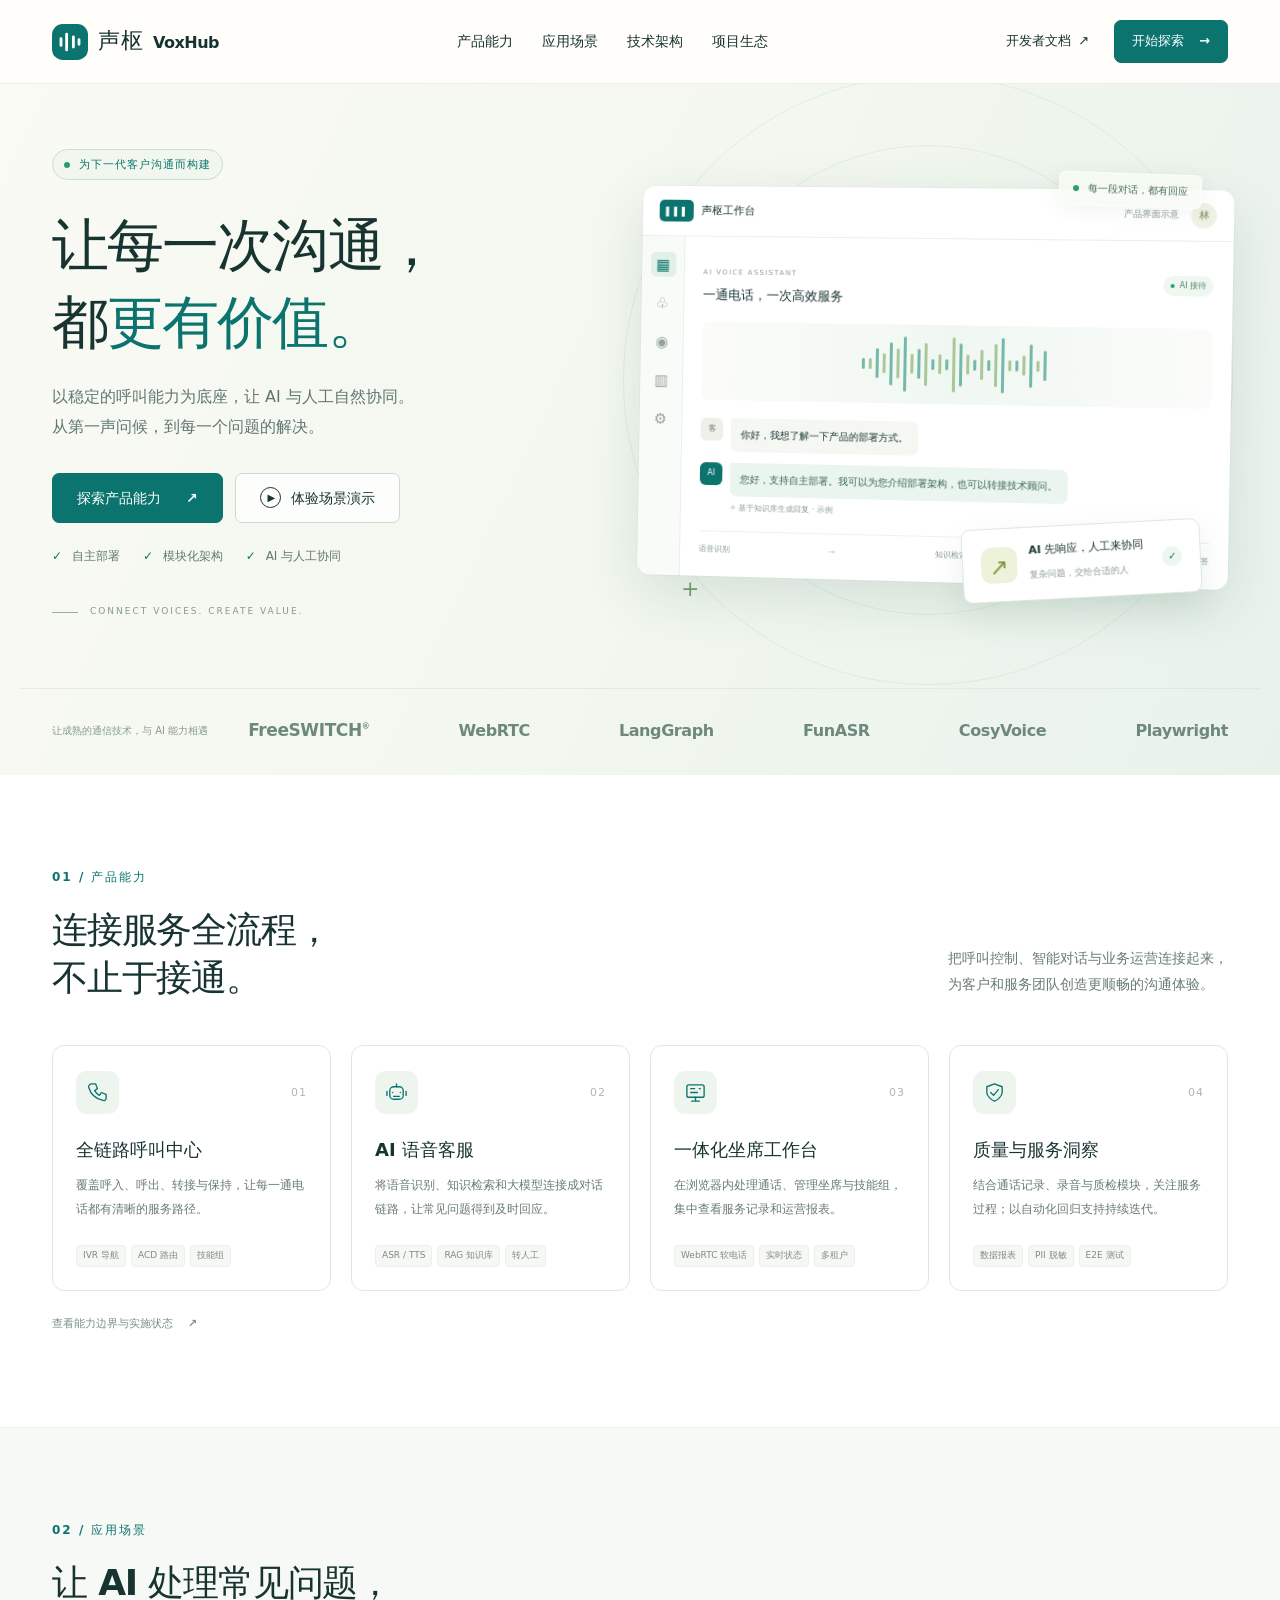
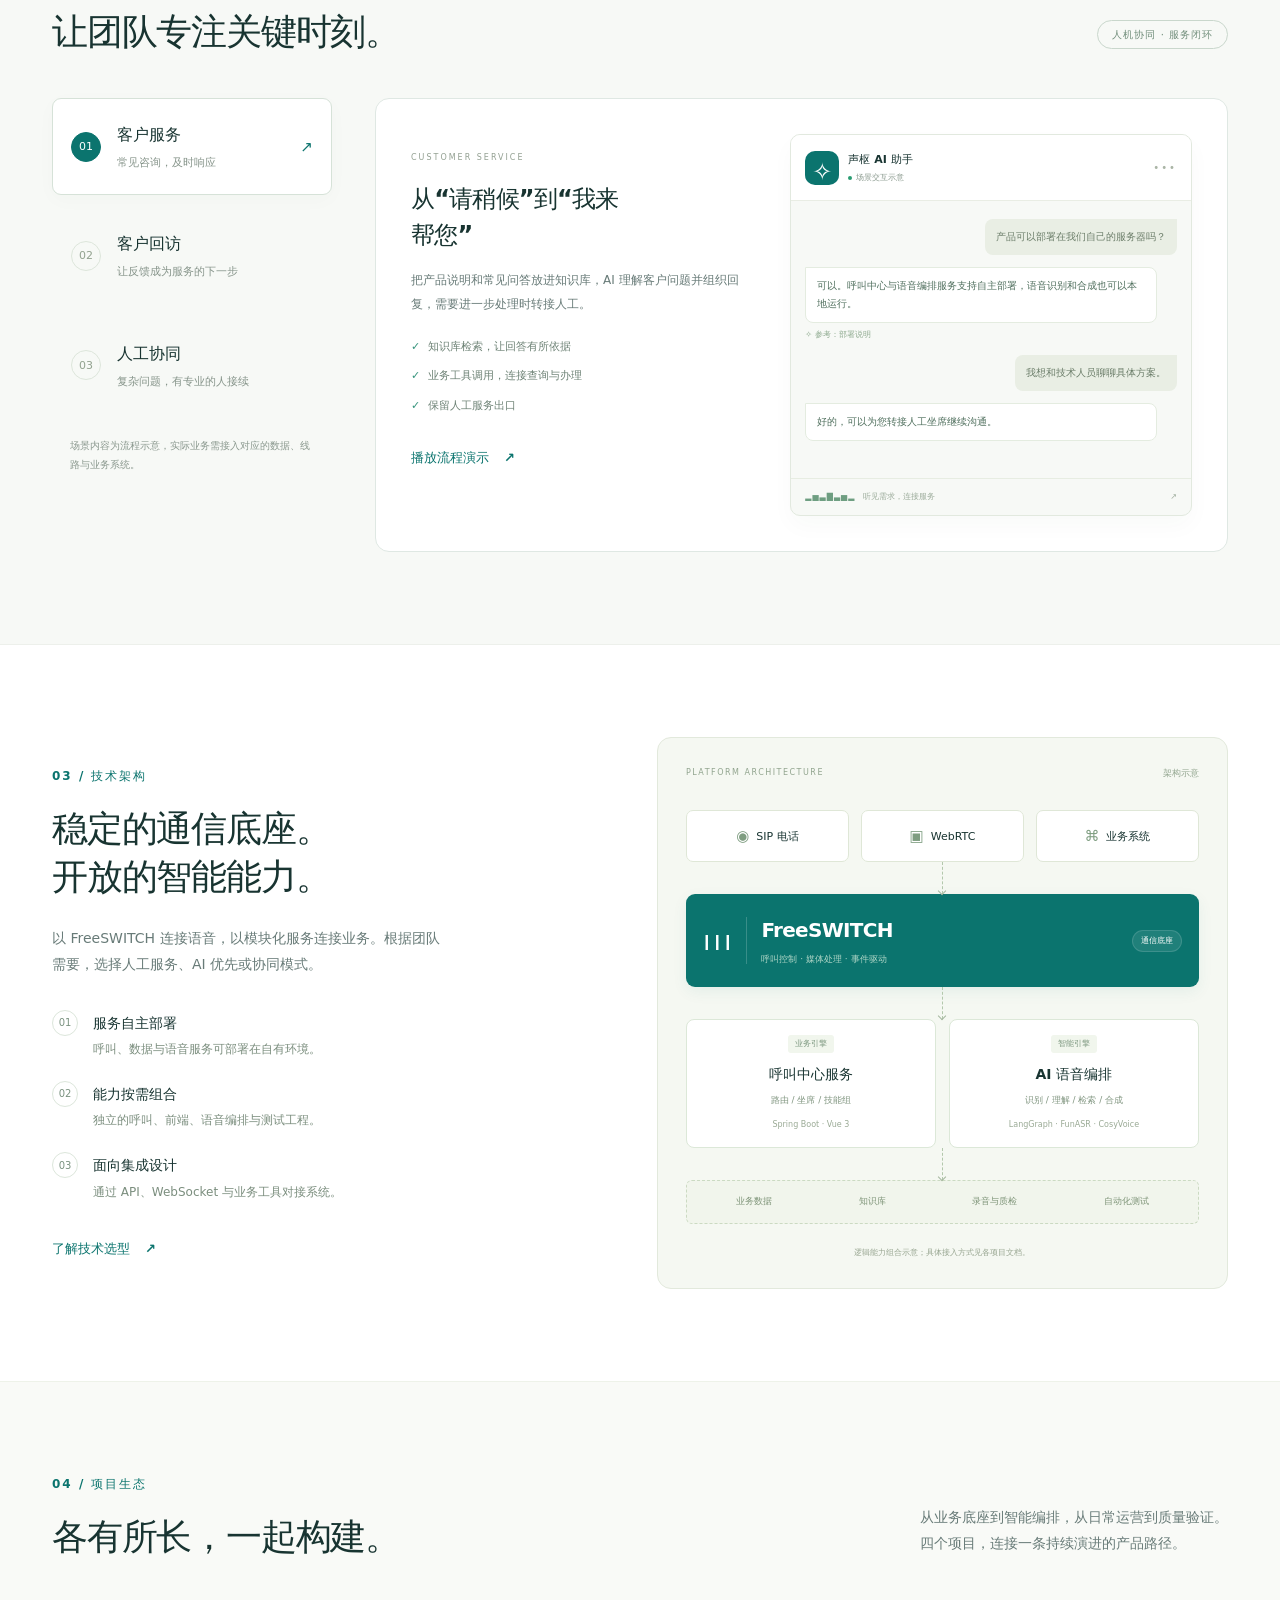
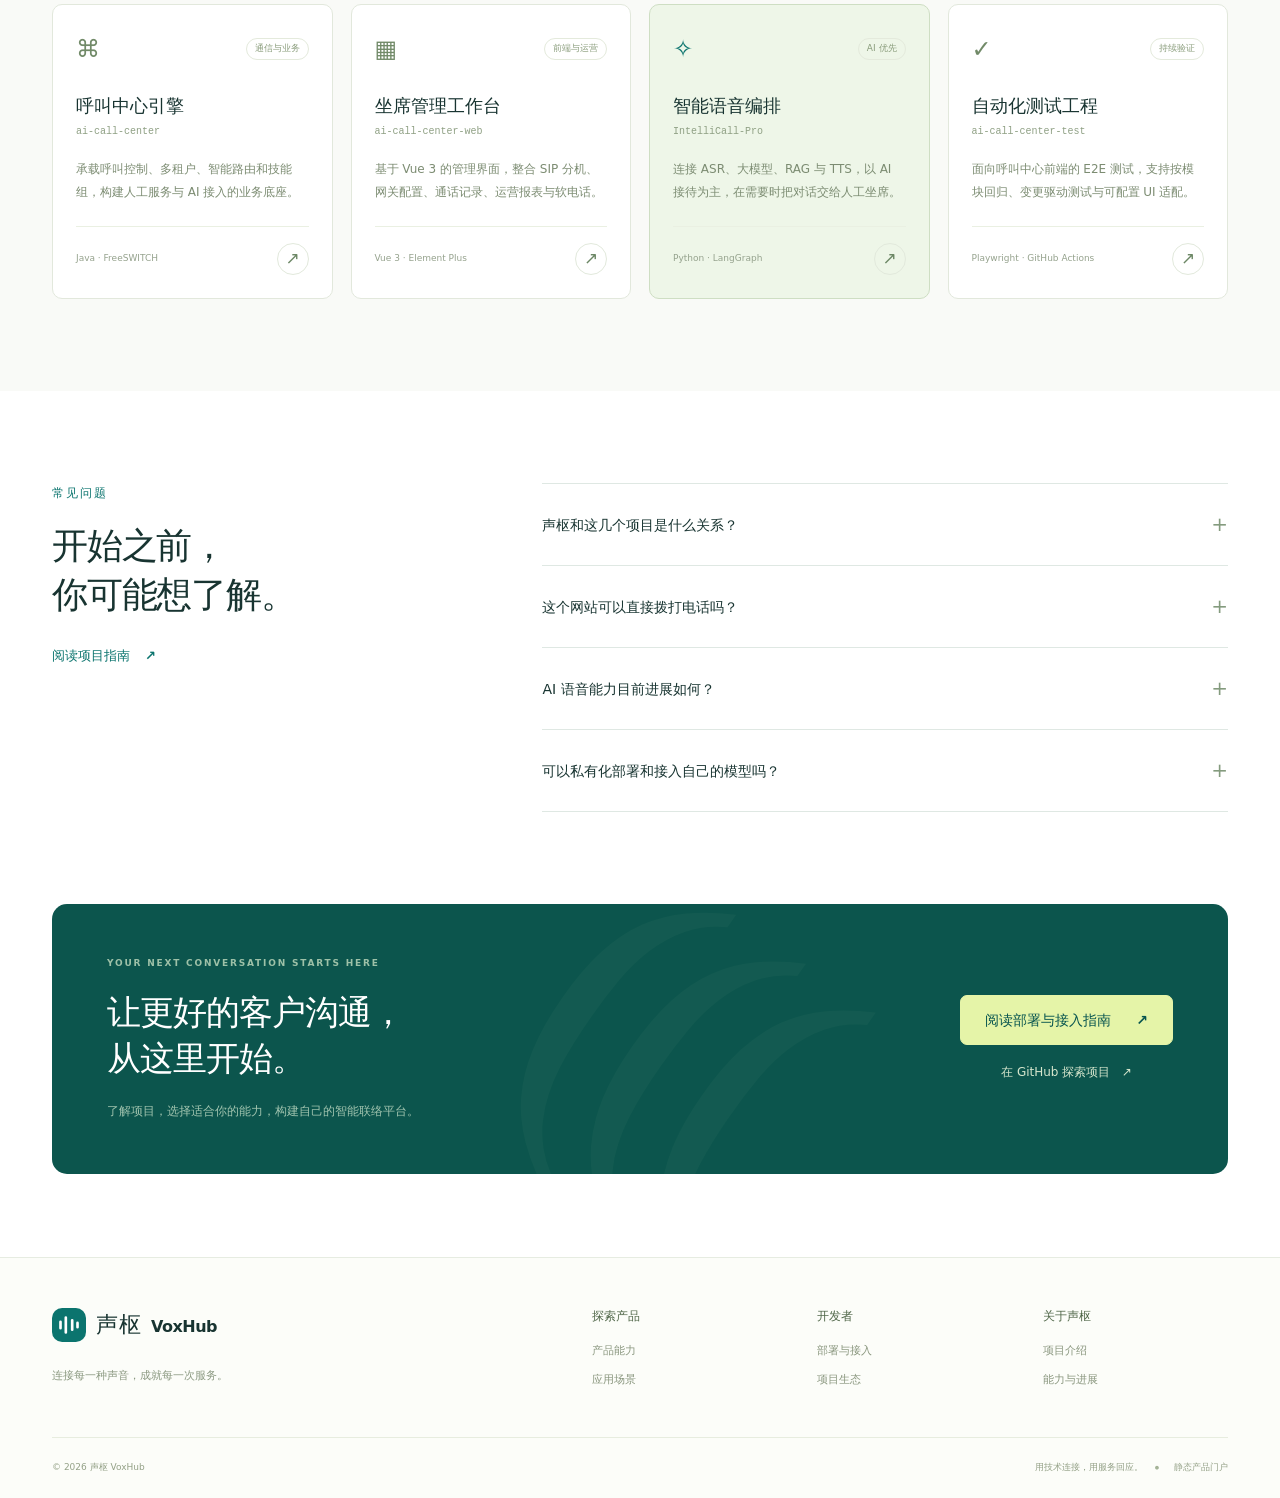
==== index.html @ ff10a58d "feat: launch Chinese VoxHub portal" ====
<!doctype html>
<html lang="zh-CN">
<head>
  <meta charset="UTF-8">
  <meta name="viewport" content="width=device-width, initial-scale=1">
  <meta name="theme-color" content="#0b746e">
  <meta name="description" content="声枢 VoxHub 智能客户联络平台，汇聚 FreeSWITCH 呼叫中心、AI 语音客服、坐席工作台与自动化测试，让每一次沟通更有价值。">
  <meta property="og:title" content="声枢 VoxHub · 让每一次沟通，都更有价值">
  <meta property="og:description" content="从呼叫接入到 AI 理解，从人工协同到服务洞察，构建属于你的智能客户联络平台。">
  <meta property="og:type" content="website">
  <title>声枢 VoxHub · 智能客户联络平台</title>
  <link rel="icon" href="./assets/favicon.svg" type="image/svg+xml">
  <link rel="stylesheet" href="./assets/style.css">
  <script src="./assets/main.js" defer></script>
</head>
<body>
<a class="skip-link" href="#main">跳转到主要内容</a>
<header class="header">
  <div class="container header-inner">
    <a href="./index.html" class="brand" aria-label="声枢 VoxHub 首页"><img src="./assets/favicon.svg" width="36" height="36" alt=""><span>声枢<span class="brand-en">VoxHub</span></span></a>
    <button class="menu-toggle" aria-label="打开导航菜单" aria-controls="navigation" aria-expanded="false"><span></span><span></span><span></span></button>
    <nav id="navigation" class="navigation" aria-label="主导航">
      <a href="#capabilities">产品能力</a><a href="#scenarios">应用场景</a><a href="#architecture">技术架构</a><a href="#ecosystem">项目生态</a>
    </nav>
    <div class="header-actions"><a class="docs-link" href="./guide.html">开发者文档 <span aria-hidden="true">↗</span></a><a class="button button-small" href="#start">开始探索 <span aria-hidden="true">→</span></a></div>
  </div>
</header>
<main id="main">
  <section class="hero" aria-labelledby="hero-title">
    <div class="hero-grid" aria-hidden="true"></div>
    <div class="container hero-inner">
      <div class="hero-copy">
        <div class="eyebrow pill"><span class="status-dot"></span> 为下一代客户沟通而构建</div>
        <h1 id="hero-title">让每一次沟通，<br>都<span class="accent">更有价值。</span></h1>
        <p class="hero-description">以稳定的呼叫能力为底座，让 AI 与人工自然协同。<br class="desktop-only">从第一声问候，到每一个问题的解决。</p>
        <div class="hero-buttons"><a href="#capabilities" class="button">探索产品能力 <span aria-hidden="true">↗</span></a><button class="button button-white" data-demo-open><span class="play-icon" aria-hidden="true">▶</span> 体验场景演示</button></div>
        <div class="hero-notes"><span><i>✓</i> 自主部署</span><span><i>✓</i> 模块化架构</span><span><i>✓</i> AI 与人工协同</span></div>
        <div class="hero-caption"><span class="tiny-line"></span> CONNECT VOICES. CREATE VALUE.</div>
      </div>
      <div class="hero-art" aria-label="AI 语音服务与坐席协作的产品界面示意">
        <div class="orbit orbit-one"></div><div class="orbit orbit-two"></div>
        <div class="floating-label"><span class="status-dot"></span> 每一段对话，都有回应</div>
        <div class="console-preview">
          <div class="console-top"><div class="console-title"><span class="mini-logo">ııı</span> 声枢工作台</div><span class="preview-tag">产品界面示意</span><span class="avatar">林</span></div>
          <div class="console-body">
            <div class="console-sidebar" aria-hidden="true"><span class="sidebar-active">▦</span><span>♧</span><span>◉</span><span>▥</span><span>⚙</span></div>
            <div class="console-main">
              <div class="console-heading"><div><span class="overline">AI VOICE ASSISTANT</span><h2>一通电话，一次高效服务</h2></div><span class="live-pill"><span class="status-dot"></span> AI 接待</span></div>
              <div class="waveform" aria-hidden="true"><span></span><span></span><span></span><span></span><span></span><span></span><span></span><span></span><span></span><span></span><span></span><span></span><span></span><span></span><span></span><span></span><span></span><span></span><span></span><span></span><span></span><span></span><span></span><span></span><span></span><span></span><span></span></div>
              <div class="chat-message customer"><span class="chat-avatar">客</span><p>你好，我想了解一下产品的部署方式。</p></div>
              <div class="chat-message assistant"><span class="chat-avatar">AI</span><div><p>您好，支持自主部署。我可以为您介绍部署架构，也可以转接技术顾问。</p><span class="source-label">✧ 基于知识库生成回复 · 示例</span></div></div>
              <div class="process-strip"><span>语音识别</span><i>→</i><span>知识检索</span><i>→</i><span>自然应答</span></div>
            </div>
          </div>
        </div>
        <div class="handoff-card"><span class="handoff-icon">↗</span><div><strong>AI 先响应，人工来协同</strong><span>复杂问题，交给合适的人</span></div><span class="check-circle">✓</span></div>
        <span class="art-cross cross-one" aria-hidden="true">+</span><span class="art-cross cross-two" aria-hidden="true">+</span>
      </div>
    </div>
    <div class="container hero-footer"><span>让成熟的通信技术，与 AI 能力相遇</span><div class="tech-names"><strong>FreeSWITCH<span>®</span></strong><strong>WebRTC</strong><strong>LangGraph</strong><strong>FunASR</strong><strong>CosyVoice</strong><strong>Playwright</strong></div></div>
  </section>

  <section class="section capabilities" id="capabilities" aria-labelledby="cap-title">
    <div class="container">
      <div class="section-heading"><div><p class="eyebrow">01 / 产品能力</p><h2 id="cap-title">连接服务全流程，<br>不止于接通。</h2></div><p class="section-intro">把呼叫控制、智能对话与业务运营连接起来，<br class="desktop-only">为客户和服务团队创造更顺畅的沟通体验。</p></div>
      <div class="capability-grid">
        <article class="cap-card"><div class="card-top"><span class="feature-icon"><svg viewBox="0 0 24 24"><path d="M6 3h4l2 5-3 2a14 14 0 0 0 5 5l2-3 5 2v4c0 2-2 3-4 2C9 18 5 14 3 7c-1-2 1-4 3-4Z"/></svg></span><span class="card-number">01</span></div><h3>全链路呼叫中心</h3><p>覆盖呼入、呼出、转接与保持，让每一通电话都有清晰的服务路径。</p><div class="tags"><span>IVR 导航</span><span>ACD 路由</span><span>技能组</span></div></article>
        <article class="cap-card"><div class="card-top"><span class="feature-icon"><svg viewBox="0 0 24 24"><rect x="5" y="6" width="14" height="13" rx="4"/><path d="M12 3v3M2 11v4m20-4v4M8 12h.01M16 12h.01M9 16h6"/></svg></span><span class="card-number">02</span></div><h3>AI 语音客服</h3><p>将语音识别、知识检索和大模型连接成对话链路，让常见问题得到及时回应。</p><div class="tags"><span>ASR / TTS</span><span>RAG 知识库</span><span>转人工</span></div></article>
        <article class="cap-card"><div class="card-top"><span class="feature-icon"><svg viewBox="0 0 24 24"><rect x="3" y="4" width="18" height="13" rx="2"/><path d="M8 21h8m-4-4v4M7 8h4m-4 4h7m2-4h1"/></svg></span><span class="card-number">03</span></div><h3>一体化坐席工作台</h3><p>在浏览器内处理通话、管理坐席与技能组，集中查看服务记录和运营报表。</p><div class="tags"><span>WebRTC 软电话</span><span>实时状态</span><span>多租户</span></div></article>
        <article class="cap-card"><div class="card-top"><span class="feature-icon"><svg viewBox="0 0 24 24"><path d="m12 3 8 3v6c0 4-5 8-8 9-3-1-8-5-8-9V6Z"/><path d="m8 12 3 3 5-6"/></svg></span><span class="card-number">04</span></div><h3>质量与服务洞察</h3><p>结合通话记录、录音与质检模块，关注服务过程；以自动化回归支持持续迭代。</p><div class="tags"><span>数据报表</span><span>PII 脱敏</span><span>E2E 测试</span></div></article>
      </div>
      <a class="text-link capability-more" href="./guide.html#capability-status">查看能力边界与实施状态 <span aria-hidden="true">↗</span></a>
    </div>
  </section>

  <section class="section scenarios" id="scenarios" aria-labelledby="scenario-heading">
    <div class="container">
      <div class="section-heading"><div><p class="eyebrow">02 / 应用场景</p><h2 id="scenario-heading">让 AI 处理常见问题，<br>让团队专注关键时刻。</h2></div><span class="outline-label">人机协同 · 服务闭环</span></div>
      <div class="scenario-layout">
        <div class="scenario-tabs" role="tablist" aria-label="应用场景" aria-orientation="vertical">
          <button id="tab-service" class="scenario-tab active" role="tab" aria-selected="true" aria-controls="scenario-panel" data-scenario="service"><span class="scenario-tab-icon">01</span><span><strong>客户服务</strong><small>常见咨询，及时响应</small></span><span class="tab-arrow" aria-hidden="true">↗</span></button>
          <button id="tab-followup" class="scenario-tab" role="tab" aria-selected="false" aria-controls="scenario-panel" tabindex="-1" data-scenario="followup"><span class="scenario-tab-icon">02</span><span><strong>客户回访</strong><small>让反馈成为服务的下一步</small></span><span class="tab-arrow" aria-hidden="true">↗</span></button>
          <button id="tab-collaboration" class="scenario-tab" role="tab" aria-selected="false" aria-controls="scenario-panel" tabindex="-1" data-scenario="collaboration"><span class="scenario-tab-icon">03</span><span><strong>人工协同</strong><small>复杂问题，有专业的人接续</small></span><span class="tab-arrow" aria-hidden="true">↗</span></button>
          <p class="scenario-note">场景内容为流程示意，实际业务需接入对应的数据、线路与业务系统。</p>
        </div>
        <div class="scenario-panel" id="scenario-panel" role="tabpanel" aria-labelledby="tab-service" tabindex="0">
          <div class="scenario-detail"><span class="small-eyebrow" id="scenario-kicker">CUSTOMER SERVICE</span><h3 id="scenario-title">从“请稍候”到“我来帮您”</h3><p id="scenario-description">把产品说明和常见问答放进知识库，AI 理解客户问题并组织回复，需要进一步处理时转接人工。</p><ul class="check-list" id="scenario-features"><li>知识库检索，让回答有所依据</li><li>业务工具调用，连接查询与办理</li><li>保留人工服务出口</li></ul><button class="text-link" data-demo-open>播放流程演示 <span aria-hidden="true">↗</span></button></div>
          <div class="conversation"><div class="conversation-header"><span class="bot-symbol">✧</span><div><strong>声枢 AI 助手</strong><small><span class="status-dot"></span> 场景交互示意</small></div><span class="conversation-dots" aria-hidden="true">•••</span></div><div class="conversation-messages" id="scenario-messages"><p class="bubble-user">产品可以部署在我们自己的服务器吗？</p><p class="bubble-ai">可以。呼叫中心与语音编排服务支持自主部署，语音识别和合成也可以本地运行。</p><span class="conversation-source">✧ 参考：部署说明</span><p class="bubble-user">我想和技术人员聊聊具体方案。</p><p class="bubble-ai">好的，可以为您转接人工坐席继续沟通。</p></div><div class="conversation-footer"><span class="tiny-bars" aria-hidden="true">▂▅▃▇▃▅▂</span><span>听见需求，连接服务</span><span aria-hidden="true">↗</span></div></div>
        </div>
      </div>
    </div>
  </section>

  <section class="section architecture" id="architecture" aria-labelledby="architecture-title">
    <div class="container architecture-layout">
      <div class="architecture-copy"><p class="eyebrow">03 / 技术架构</p><h2 id="architecture-title">稳定的通信底座。<br>开放的智能能力。</h2><p>以 FreeSWITCH 连接语音，以模块化服务连接业务。根据团队需要，选择人工服务、AI 优先或协同模式。</p><ul class="architecture-points"><li><span>01</span><div><strong>服务自主部署</strong><p>呼叫、数据与语音服务可部署在自有环境。</p></div></li><li><span>02</span><div><strong>能力按需组合</strong><p>独立的呼叫、前端、语音编排与测试工程。</p></div></li><li><span>03</span><div><strong>面向集成设计</strong><p>通过 API、WebSocket 与业务工具对接系统。</p></div></li></ul><a class="text-link" href="./guide.html#architecture-guide">了解技术选型 <span aria-hidden="true">↗</span></a></div>
      <div class="architecture-diagram" aria-label="架构示意：电话和浏览器接入 FreeSWITCH，通过呼叫业务与 AI 编排连接数据和运营服务">
        <div class="diagram-top"><span>PLATFORM ARCHITECTURE</span><span>架构示意</span></div>
        <div class="diagram-inputs"><div><span>◉</span> SIP 电话</div><div><span>▣</span> WebRTC</div><div><span>⌘</span> 业务系统</div></div>
        <div class="connector" aria-hidden="true"></div>
        <div class="diagram-core"><span class="core-symbol">ııı</span><div><strong>FreeSWITCH</strong><span>呼叫控制 · 媒体处理 · 事件驱动</span></div><span class="core-label">通信底座</span></div>
        <div class="connector fork" aria-hidden="true"></div>
        <div class="diagram-services"><div><span class="diagram-badge">业务引擎</span><strong>呼叫中心服务</strong><span>路由 / 坐席 / 技能组</span><small>Spring Boot · Vue 3</small></div><div><span class="diagram-badge">智能引擎</span><strong>AI 语音编排</strong><span>识别 / 理解 / 检索 / 合成</span><small>LangGraph · FunASR · CosyVoice</small></div></div>
        <div class="connector" aria-hidden="true"></div>
        <div class="diagram-foundation"><span>业务数据</span><span>知识库</span><span>录音与质检</span><span>自动化测试</span></div>
        <p>逻辑能力组合示意；具体接入方式见各项目文档。</p>
      </div>
    </div>
  </section>

  <section class="section ecosystem" id="ecosystem" aria-labelledby="ecosystem-title">
    <div class="container"><div class="section-heading"><div><p class="eyebrow">04 / 项目生态</p><h2 id="ecosystem-title">各有所长，一起构建。</h2></div><p class="section-intro">从业务底座到智能编排，从日常运营到质量验证。<br class="desktop-only">四个项目，连接一条持续演进的产品路径。</p></div>
      <div class="project-grid">
        <article class="project-card"><div class="project-heading"><span class="project-symbol">⌘</span><span class="project-type">通信与业务</span></div><h3>呼叫中心引擎</h3><code>ai-call-center</code><p>承载呼叫控制、多租户、智能路由和技能组，构建人工服务与 AI 接入的业务底座。</p><div class="project-bottom"><span>Java · FreeSWITCH</span><a href="https://github.com/dongjb741280/ai-call-center" target="_blank" rel="noopener noreferrer" aria-label="在 GitHub 查看 ai-call-center">↗</a></div></article>
        <article class="project-card"><div class="project-heading"><span class="project-symbol">▦</span><span class="project-type">前端与运营</span></div><h3>坐席管理工作台</h3><code>ai-call-center-web</code><p>基于 Vue 3 的管理界面，整合 SIP 分机、网关配置、通话记录、运营报表与软电话。</p><div class="project-bottom"><span>Vue 3 · Element Plus</span><a href="https://github.com/dongjb741280/ai-call-center-web" target="_blank" rel="noopener noreferrer" aria-label="在 GitHub 查看 ai-call-center-web">↗</a></div></article>
        <article class="project-card project-highlight"><div class="project-heading"><span class="project-symbol">✧</span><span class="project-type">AI 优先</span></div><h3>智能语音编排</h3><code>IntelliCall-Pro</code><p>连接 ASR、大模型、RAG 与 TTS，以 AI 接待为主，在需要时把对话交给人工坐席。</p><div class="project-bottom"><span>Python · LangGraph</span><a href="https://github.com/dongjb741280/IntelliCall-Pro" target="_blank" rel="noopener noreferrer" aria-label="在 GitHub 查看 IntelliCall-Pro">↗</a></div></article>
        <article class="project-card"><div class="project-heading"><span class="project-symbol">✓</span><span class="project-type">持续验证</span></div><h3>自动化测试工程</h3><code>ai-call-center-test</code><p>面向呼叫中心前端的 E2E 测试，支持按模块回归、变更驱动测试与可配置 UI 适配。</p><div class="project-bottom"><span>Playwright · GitHub Actions</span><a href="./guide.html#testing" aria-label="了解 ai-call-center-test 测试工程">↗</a></div></article>
      </div>
    </div>
  </section>

  <section class="section faq-section" aria-labelledby="faq-title"><div class="container faq-layout"><div><p class="eyebrow">常见问题</p><h2 id="faq-title">开始之前，<br>你可能想了解。</h2><a class="text-link" href="./guide.html">阅读项目指南 <span aria-hidden="true">↗</span></a></div><div class="faq-list">
    <details><summary>声枢和这几个项目是什么关系？<span aria-hidden="true">+</span></summary><p>声枢 VoxHub 是这些关联项目的统一介绍门户，帮助你理解各自的能力和组合方式。各项目保持独立，完整业务部署需要按文档配置和集成。</p></details>
    <details><summary>这个网站可以直接拨打电话吗？<span aria-hidden="true">+</span></summary><p>当前网站是静态产品门户，场景演示在浏览器内本地运行。实际通话需要部署呼叫中心、配置 FreeSWITCH 和线路，并连接坐席或 AI 服务。</p></details>
    <details><summary>AI 语音能力目前进展如何？<span aria-hidden="true">+</span></summary><p>IntelliCall-Pro 已实测跑通半双工语音闭环，并提供 RAG、业务工具、脱敏与质检等模块。当前 ASR/TTS 采用整句处理；合规与高可用配置仍需在目标环境进行实机验证。详见能力状态说明。</p></details>
    <details><summary>可以私有化部署和接入自己的模型吗？<span aria-hidden="true">+</span></summary><p>呼叫与编排服务支持自主部署，FunASR 和 CosyVoice 可本地运行。现有大模型适配采用 Claude，替换其他模型需按协议实现适配，并验证工具调用、效果和延迟。</p></details>
  </div></div></section>

  <section class="start-section" id="start"><div class="container"><div class="start-panel"><div class="start-decoration" aria-hidden="true">(((</div><div><p class="eyebrow">YOUR NEXT CONVERSATION STARTS HERE</p><h2>让更好的客户沟通，<br>从这里开始。</h2><p>了解项目，选择适合你的能力，构建自己的智能联络平台。</p></div><div class="start-actions"><a href="./guide.html" class="button button-light">阅读部署与接入指南 <span aria-hidden="true">↗</span></a><a href="https://github.com/dongjb741280/ai-call-center" target="_blank" rel="noopener noreferrer" class="start-github">在 GitHub 探索项目 <span aria-hidden="true">↗</span></a></div></div></div></section>
</main>
<footer class="footer"><div class="container"><div class="footer-main"><div class="footer-brand"><a href="./index.html" class="brand"><img src="./assets/favicon.svg" width="34" height="34" alt=""><span>声枢<span class="brand-en">VoxHub</span></span></a><p>连接每一种声音，成就每一次服务。</p></div><div><strong>探索产品</strong><a href="#capabilities">产品能力</a><a href="#scenarios">应用场景</a></div><div><strong>开发者</strong><a href="./guide.html">部署与接入</a><a href="#ecosystem">项目生态</a></div><div><strong>关于声枢</strong><a href="./guide.html#about">项目介绍</a><a href="./guide.html#capability-status">能力与进展</a></div></div><div class="footer-bottom"><span>© <span data-year>2026</span> 声枢 VoxHub</span><span>用技术连接，用服务回应。<span class="footer-dot">●</span> 静态产品门户</span></div></div></footer>
<dialog id="demo-dialog" class="demo-dialog" aria-labelledby="demo-title"><div class="demo-modal-header"><span class="eyebrow">交互演示 · 预设示例</span><button class="close-button" data-demo-close aria-label="关闭演示">×</button></div><h2 id="demo-title">一次服务，如何发生？</h2><p class="demo-intro">点击下一步，体验从呼叫接入到服务完成的过程。</p><ol class="demo-steps" id="demo-steps"><li class="current">呼叫接入</li><li>识别与理解</li><li>知识与业务</li><li>服务完成</li></ol><div class="demo-stage" aria-live="polite" aria-atomic="true"><span id="demo-step-label">01 / 呼叫接入</span><h3 id="demo-step-title">客户拨入服务号码</h3><p id="demo-step-text">FreeSWITCH 接收呼叫，并将会话交给语音编排服务。</p><div class="demo-quote" id="demo-step-quote">客户：“产品可以部署在自己的服务器吗？”</div></div><div class="demo-controls"><button class="text-link" id="demo-restart">重新开始</button><button class="button" id="demo-next">下一步 <span aria-hidden="true">→</span></button></div><p class="demo-disclaimer">本演示不使用麦克风，不拨打电话；内容为预设流程示例。</p></dialog>
</body>
</html>
---- assets/style.css ----
@charset "UTF-8";
:root{--ink:#183431;--muted:#687b78;--green:#0b746e;--green-dark:#07544f;--mint:#eaf4ef;--line:#dfe8e3;--cream:#f7f9f6;--white:#fff;--radius:16px;--shadow:0 20px 65px #284c3c12;font-family:Inter,"PingFang SC","Microsoft YaHei",system-ui,-apple-system,BlinkMacSystemFont,"Segoe UI",sans-serif;color:var(--ink);background:var(--white);font-synthesis:none}
*{box-sizing:border-box}html{scroll-behavior:smooth;scroll-padding-top:96px}body{margin:0;font-size:15px;line-height:1.75;-webkit-font-smoothing:antialiased}button,a{-webkit-tap-highlight-color:transparent}button,input{font:inherit}button{cursor:pointer}button:disabled{cursor:default}a{color:inherit;text-decoration:none}button{color:inherit}img,svg{display:block;max-width:100%}button:focus-visible,a:focus-visible,summary:focus-visible,[tabindex]:focus-visible{outline:3px solid #23978e;outline-offset:5px}::selection{background:#cfebe0}h1,h2,h3,p{margin:0}h1,h2,h3{font-weight:650;line-height:1.35}h2{font-size:36px;letter-spacing:-1.2px}h3{font-size:20px}ul{padding:0;list-style:none}.container{max-width:1240px;margin-inline:auto;padding-inline:32px}.skip-link{position:fixed;z-index:100;top:-80px;left:20px;padding:12px 20px;background:var(--green);color:white}.skip-link:focus{top:10px}.header{height:84px;background:#fffefbef;position:sticky;top:0;z-index:20;border-bottom:1px solid #e9eeeb;backdrop-filter:blur(14px)}.header-inner{height:100%;display:flex;align-items:center;gap:48px}.brand{display:inline-flex;align-items:center;gap:10px;flex-shrink:0;font-size:22px;font-weight:750;letter-spacing:1px;white-space:nowrap}.brand>span{display:flex;align-items:baseline;gap:9px}.brand-en{font-size:16px;letter-spacing:-.5px;font-weight:650}.navigation{display:flex;gap:29px;margin:auto;font-size:14px;font-weight:500;white-space:nowrap}.navigation a{position:relative;padding-block:28px}.navigation a:hover,.docs-link:hover{color:var(--green)}.navigation a:after{content:"";position:absolute;width:0;height:2px;bottom:20px;left:0;background:var(--green);transition:width .2s}.navigation a:hover:after{width:100%}.header-actions{display:flex;align-items:center;gap:25px}.docs-link{font-size:13px;white-space:nowrap}.docs-link span{margin-left:3px}.button{display:inline-flex;justify-content:center;align-items:center;gap:25px;border:1px solid var(--green);background:var(--green);color:var(--white);padding:13px 24px;border-radius:7px;font-size:14px;font-weight:600;line-height:1.6;transition:background .2s,transform .2s,box-shadow .2s;white-space:nowrap}.button:hover{background:var(--green-dark);border-color:var(--green-dark);transform:translateY(-2px);box-shadow:0 7px 15px #074b4b16}.button-small{padding:10px 17px;font-size:13px;gap:15px}.button-white{background:#ffffffc9;border:1px solid #cadbd2;color:var(--ink);gap:10px}.button-white:hover{background:white;border-color:var(--green);color:var(--green)}.button-light{color:var(--green-dark);background:#e5f4a8;border-color:#e5f4a8}.button-light:hover{background:#f0ffc2;border-color:#f0ffc2}.play-icon{font-size:10px;border:1px solid var(--ink);border-radius:50%;width:21px;height:21px;display:grid;place-items:center;padding-left:2px}.menu-toggle{display:none}.eyebrow{font-size:12px;letter-spacing:2px;font-weight:600;color:var(--green);margin-bottom:18px}.pill{display:inline-flex;align-items:center;gap:9px;padding:5px 11px;border-radius:30px;border:1px solid #cbded3;background:#f1f7ee;letter-spacing:1px;font-size:11px}.status-dot{display:inline-block;width:6px;height:6px;border-radius:50%;background:#2a9c72;flex-shrink:0}.hero{background:linear-gradient(115deg,#f9faf4 0%,#f4f8f0 42%,#e8f2eb 100%);position:relative;overflow:hidden}.hero-grid{position:absolute;inset:0;background-image:radial-gradient(#28706022 .7px,transparent .7px);background-size:22px 22px;mask-image:linear-gradient(110deg,transparent 12%,#000 85%)}.hero-inner{position:relative;display:grid;grid-template-columns:1.05fr 1.15fr;align-items:center;gap:30px;min-height:580px;padding-top:65px;padding-bottom:68px}.hero h1{font-size:57px;line-height:1.34;letter-spacing:-1.9px;margin-top:9px;font-weight:650}.accent{color:var(--green)}.hero-description{color:#617671;font-size:16px;line-height:1.9;margin-top:22px}.hero-buttons{display:flex;gap:12px;margin-top:30px}.hero-notes{display:flex;gap:23px;margin-top:23px;font-size:12px;color:#62796c}.hero-notes i{font-style:normal;margin-right:6px;color:var(--green)}.hero-caption{font-size:9px;color:#859991;letter-spacing:2px;margin-top:37px;display:flex;align-items:center;gap:12px}.tiny-line{width:26px;height:1px;background:#9aada2}.hero-art{position:relative;min-width:0;height:407px;display:flex;align-items:center;padding:0 0 0 6px}.orbit{position:absolute;border:1px solid #82ac9026;border-radius:50%;left:50%;top:49%;transform:translate(-50%,-50%);pointer-events:none}.orbit-one{width:470px;height:470px}.orbit-two{width:610px;height:610px}.floating-label{position:absolute;top:-8px;right:26px;z-index:2;display:flex;align-items:center;gap:9px;padding:7px 13px;border:1px solid #fff9;background:#f8fcf4cc;border-radius:6px;box-shadow:0 4px 20px #244f3310;font-size:10px;color:#456d5b;transform:rotate(2deg)}.console-preview{width:100%;background:#fff;border-radius:13px;box-shadow:0 18px 55px #1a513420,0 0 0 1px #21593c08;position:relative;z-index:1;transform:perspective(1800px) rotateY(-5deg) rotateZ(1deg);overflow:hidden}.console-top{height:51px;display:flex;align-items:center;gap:12px;padding:0 17px;border-bottom:1px solid #e9efeb}.console-title{display:flex;align-items:center;gap:8px;font-size:11px;font-weight:600}.mini-logo{background:var(--green);color:white;letter-spacing:2px;padding:0 5px;border-radius:5px;font-size:18px;line-height:22px}.preview-tag{margin-left:auto;font-size:9px;color:#8a9791}.avatar{width:25px;height:25px;display:grid;place-items:center;background:#eef2e4;border-radius:50%;font-size:10px;color:#788758}.console-body{display:flex}.console-sidebar{width:44px;flex-shrink:0;background:#f9fbf8;border-right:1px solid #e9efeb;display:flex;align-items:center;gap:14px;padding-top:16px;flex-direction:column;color:#94a49a}.console-sidebar span{width:26px;height:25px;display:grid;place-items:center;font-size:15px}.console-sidebar .sidebar-active{background:#e2f0e7;color:var(--green);border-radius:5px}.console-main{padding:20px 19px;width:100%}.console-heading{display:flex;align-items:center;justify-content:space-between;gap:8px}.overline{font-size:7px;letter-spacing:1.4px;color:#8b9e94}.console-heading h2{font-size:13px;letter-spacing:0;margin-top:4px}.live-pill{border-radius:20px;background:#eef8f0;color:#53856c;font-size:8px;display:flex;align-items:center;gap:5px;padding:3px 7px;white-space:nowrap}.live-pill .status-dot{width:4px;height:4px}.waveform{height:79px;background:linear-gradient(90deg,#fbfcfa,#f0f7f1,#fbfcfa);border-radius:8px;display:flex;align-items:center;justify-content:center;gap:4px;margin:18px 0}.waveform span{width:3px;height:11px;border-radius:3px;background:#379987aa;animation:wave 2.2s ease-in-out infinite alternate}.waveform span:nth-child(3n){height:30px;animation-delay:-1s}.waveform span:nth-child(4n){height:20px;animation-delay:-.5s}.waveform span:nth-child(5n){height:43px;animation-delay:-1.5s}.waveform span:nth-child(7n){height:55px;animation-delay:-.3s}.waveform span:nth-child(2n){background:#aac69b}.chat-message{display:flex;align-items:flex-start;gap:8px;font-size:10px;margin-top:11px}.chat-avatar{width:23px;height:23px;display:grid;place-items:center;border-radius:6px;flex-shrink:0;background:#eef0e9;color:#6b796b;font-size:8px}.chat-message p{border-radius:0 7px 7px 7px;padding:8px 10px;line-height:1.8;background:#f5f7f3}.chat-message.assistant .chat-avatar{background:var(--green);color:white}.chat-message.assistant p{background:#ebf5ef;color:#3a6658}.source-label{font-size:8px;color:#8a9c90;display:block;margin-top:5px}.process-strip{display:flex;align-items:center;justify-content:space-between;margin-top:16px;border-top:1px solid #eff2ee;padding-top:11px;color:#839a8a;font-size:8px}.process-strip i{font-style:normal;color:#b1c4b4}.handoff-card{position:absolute;bottom:-10px;right:27px;z-index:3;background:white;border:1px solid #dbe9dc;border-radius:9px;box-shadow:0 12px 32px #22553c17;display:flex;align-items:center;gap:12px;padding:13px 18px;transform:rotate(-3deg)}.handoff-icon{width:36px;height:36px;border-radius:10px;background:#edf2da;color:#829641;display:grid;place-items:center;font-size:23px}.handoff-card strong{display:block;font-size:11px;font-weight:600}.handoff-card div>span{font-size:9px;color:#8b9b90}.check-circle{display:grid;place-items:center;color:var(--green);font-size:10px;background:#ecf7ef;width:20px;height:20px;border-radius:50%;margin-left:6px}.art-cross{position:absolute;color:#789e71;font-size:22px;font-weight:200}.cross-one{top:12px;left:20px}.cross-two{bottom:-21px;left:52px}.hero-footer{position:relative;display:flex;align-items:center;border-top:1px solid #ceded273;padding-top:27px;padding-bottom:29px;gap:40px}.hero-footer>span{font-size:10px;color:#879b8d;white-space:nowrap}.tech-names{display:flex;align-items:center;justify-content:space-between;gap:25px;flex:1;color:#6e897c;font-size:16px;letter-spacing:-.4px}.tech-names strong{font-weight:600}.tech-names strong>span{font-size:8px;vertical-align:super}.tech-names strong:nth-child(1){font-size:17px;font-style:italic}.tech-names strong:nth-child(4){font-weight:750}.section{padding:92px 0;scroll-margin-top:15px}.section-heading{display:flex;align-items:flex-end;justify-content:space-between;gap:40px;margin-bottom:42px}.section-intro{color:var(--muted);font-size:14px;line-height:1.9;margin-bottom:5px}.capability-grid{display:grid;grid-template-columns:repeat(4,1fr);gap:20px}.cap-card{border:1px solid var(--line);padding:25px 23px 23px;border-radius:12px;transition:transform .2s,border-color .2s,box-shadow .2s;background:white}.cap-card:hover{transform:translateY(-5px);border-color:#a8c8b5;box-shadow:var(--shadow)}.card-top{display:flex;align-items:center;justify-content:space-between;margin-bottom:24px}.card-number{color:#aeb9b1;font-size:11px;font-variant-numeric:tabular-nums;letter-spacing:1px}.feature-icon{display:grid;place-items:center;width:43px;height:43px;border-radius:11px;background:#edf5ee;color:var(--green)}.feature-icon svg{width:23px;height:23px;fill:none;stroke:currentColor;stroke-width:1.4;stroke-linecap:round;stroke-linejoin:round}.cap-card h3{font-size:18px;margin-bottom:12px}.cap-card p{color:var(--muted);font-size:12px;line-height:1.95}.tags{display:flex;flex-wrap:wrap;gap:5px;margin-top:24px}.tags span{background:#f6f8f5;border:1px solid #edf0eb;font-size:9px;border-radius:4px;padding:2px 6px;color:#7a8d80}.text-link{display:inline-flex;align-items:center;gap:15px;color:var(--green);font-size:13px;font-weight:600;background:none;border:0;padding:0}.text-link:hover{text-decoration:underline;text-underline-offset:5px}.capability-more{margin-top:23px;font-size:11px;color:#7b9184}.scenarios{background:var(--cream);border-block:1px solid #edf0eb}.outline-label{border:1px solid #c9d7cc;border-radius:30px;padding:5px 14px;letter-spacing:1px;font-size:10px;color:#718e7b;margin-bottom:7px}.scenario-layout{display:grid;grid-template-columns:280px 1fr;gap:43px}.scenario-tabs{display:flex;flex-direction:column;gap:12px}.scenario-tab{display:flex;align-items:center;gap:16px;background:none;border:1px solid transparent;border-radius:9px;text-align:left;padding:22px 18px;transition:background .2s,border-color .2s}.scenario-tab.active{background:white;border-color:#d6e2d8;box-shadow:0 5px 20px #1c442906}.scenario-tab:hover{background:#fff8}.scenario-tab.active:hover{background:white}.scenario-tab-icon{font-size:11px;border:1px solid #dde6db;border-radius:50%;height:30px;width:30px;display:grid;place-items:center;color:#92a28f;flex-shrink:0}.scenario-tab.active .scenario-tab-icon{background:var(--green);border-color:var(--green);color:#fff}.scenario-tab strong{font-size:16px;display:block;font-weight:600}.scenario-tab small{display:block;font-size:11px;color:#87958b;margin-top:4px}.tab-arrow{margin-left:auto;opacity:0}.scenario-tab.active .tab-arrow{opacity:1;color:var(--green)}.scenario-note{font-size:10px;color:#8b998f;line-height:1.9;margin:10px 18px}.scenario-panel{background:white;border:1px solid var(--line);border-radius:14px;padding:35px;display:grid;grid-template-columns:1fr 1.15fr;gap:30px;min-width:0}.scenario-detail{padding-top:8px}.small-eyebrow{font-size:8px;letter-spacing:2px;color:#93a092}.scenario-detail h3{font-size:24px;line-height:1.5;margin:13px 0 16px;max-width:220px;letter-spacing:-.8px}.scenario-detail>p{font-size:12px;line-height:1.95;color:var(--muted)}.check-list{margin:21px 0 29px}.check-list li{font-size:11px;color:#6d8275;margin-bottom:10px;display:flex;gap:8px}.check-list li:before{content:"✓";color:#36947c}.conversation{background:#f7f9f6;border:1px solid #e2e9df;border-radius:10px;overflow:hidden;align-self:center;box-shadow:0 10px 23px #22482a07}.conversation-header{display:flex;align-items:center;gap:9px;padding:15px 14px;background:#fff;border-bottom:1px solid #e9ede4}.bot-symbol{font-size:24px;color:white;background:var(--green);border-radius:10px;width:34px;height:34px;display:grid;place-items:center}.conversation-header strong{display:block;font-size:11px;font-weight:600}.conversation-header small{font-size:8px;color:#8a9a8e;display:flex;gap:4px;align-items:center;margin-top:2px}.conversation-header small .status-dot{width:4px;height:4px}.conversation-dots{margin-left:auto;color:#aab5a6;font-size:10px;letter-spacing:2px}.conversation-messages{padding:18px 14px 10px;display:flex;flex-direction:column;gap:12px;min-height:277px;font-size:10px;line-height:1.8}.bubble-user{background:#e9eee4;border-radius:8px 0 8px 8px;margin-left:27px;padding:9px 11px;color:#6b7d69;align-self:flex-end}.bubble-ai{background:white;border:1px solid #e4ece0;border-radius:0 8px 8px 8px;margin-right:20px;padding:9px 11px;color:#4f6f5d}.conversation-source{font-size:8px;color:#8eaa8f;margin-top:-7px}.conversation-footer{display:flex;align-items:center;gap:8px;border-top:1px solid #e7ede2;padding:11px 14px;font-size:8px;color:#9cac9b}.conversation-footer>span:last-child{margin-left:auto}.tiny-bars{color:#6e9e81;letter-spacing:1px}.architecture-layout{display:grid;grid-template-columns:1fr 1.12fr;gap:95px;align-items:center}.architecture-copy>p:not(.eyebrow){font-size:14px;color:var(--muted);line-height:1.9;margin-top:23px;max-width:395px}.architecture-points{margin:32px 0;display:flex;flex-direction:column;gap:21px}.architecture-points li{display:flex;gap:15px;align-items:flex-start}.architecture-points li>span{font-size:10px;width:26px;height:26px;display:grid;place-items:center;border:1px solid #dce6db;border-radius:50%;color:#7b9381;flex-shrink:0}.architecture-points strong{font-size:14px;font-weight:600}.architecture-points p{font-size:12px;color:#7b8e7e;margin-top:3px}.architecture-diagram{background:#f5f8f2;border:1px solid #e2e9dc;border-radius:14px;padding:28px;position:relative;overflow:hidden}.diagram-top{display:flex;justify-content:space-between;color:#92a58f;font-size:8px;letter-spacing:1.5px;margin-bottom:28px}.diagram-top>span:last-child{font-size:9px;letter-spacing:0}.diagram-inputs{display:grid;grid-template-columns:repeat(3,1fr);gap:12px}.diagram-inputs>div{padding:12px 3px;border:1px solid #dfe7d7;border-radius:7px;background:#fff;font-size:11px;text-align:center;display:flex;align-items:center;justify-content:center;gap:7px}.diagram-inputs>div span{color:#7e9d80;font-size:15px}.connector{height:32px;position:relative}.connector:before{content:"";position:absolute;height:100%;left:50%;border-left:1px dashed #b3c8ac}.connector:after{content:"";position:absolute;bottom:0;left:calc(50% - 3px);width:5px;height:5px;border-right:1px solid #a5b79e;border-bottom:1px solid #a5b79e;transform:rotate(45deg)}.diagram-core{background:var(--green);border-radius:9px;color:white;padding:19px 17px;display:flex;align-items:center;gap:14px;box-shadow:0 5px 15px #0b746e12}.core-symbol{letter-spacing:3px;font-size:27px;border-right:1px solid #ffffff30;padding-right:12px}.diagram-core strong{display:block;font-size:20px;font-weight:600;letter-spacing:-.7px}.diagram-core div>span{display:block;font-size:9px;color:#b0d6c7;margin-top:4px}.core-label{margin-left:auto;font-size:8px;background:#ffffff16;border:1px solid #ffffff22;border-radius:20px;padding:3px 8px;white-space:nowrap}.diagram-services{display:grid;grid-template-columns:1fr 1fr;gap:13px}.diagram-services>div{background:white;border:1px solid #dce8d8;border-radius:8px;padding:15px;text-align:center;display:flex;flex-direction:column;align-items:center}.diagram-badge{font-size:8px;color:#7c977f;background:#f1f6ed;border-radius:3px;padding:2px 7px;margin-bottom:9px}.diagram-services strong{font-size:14px;font-weight:600}.diagram-services strong+span{font-size:9px;color:#819680;margin-top:6px}.diagram-services small{font-size:8px;color:#9aaa95;margin-top:10px}.diagram-foundation{display:flex;justify-content:space-around;gap:8px;border:1px dashed #cbdac2;padding:13px 10px;border-radius:6px;color:#7e9478;font-size:9px;background:#f1f5ec}.architecture-diagram>p{font-size:8px;color:#97a590;text-align:center;margin-top:22px}.ecosystem{background:#f9faf7;border-top:1px solid #eef2e9}.project-grid{display:grid;grid-template-columns:repeat(4,1fr);gap:18px}.project-card{background:white;border:1px solid #e2e8dc;border-radius:10px;padding:23px;display:flex;flex-direction:column;transition:border-color .2s,transform .2s}.project-card:hover{border-color:#96b69b;transform:translateY(-3px)}.project-heading{display:flex;align-items:center;justify-content:space-between;margin-bottom:24px}.project-symbol{font-size:24px;color:#718a68}.project-type{font-size:9px;color:#8a9d7c;border:1px solid #e4eadc;border-radius:20px;padding:2px 8px}.project-card h3{font-size:18px;margin-bottom:5px}.project-card code{font-family:ui-monospace,SFMono-Regular,Consolas,monospace;font-size:10px;color:#8fa084;white-space:nowrap}.project-card>p{font-size:12px;color:#7c8c72;line-height:1.95;margin-top:17px;margin-bottom:22px;flex:1}.project-bottom{border-top:1px solid #eaf0e2;padding-top:16px;display:flex;align-items:center;justify-content:space-between;gap:6px}.project-bottom>span{font-size:9px;color:#95a28d}.project-bottom a{width:32px;height:32px;display:grid;place-items:center;border:1px solid #e2e9dc;border-radius:50%;font-size:17px;color:#6c8765;transition:background .2s}.project-bottom a:hover{background:#e1eedb}.project-highlight{background:#eef6e8;border-color:#cedec3}.project-highlight .project-symbol{color:var(--green)}.faq-layout{display:grid;grid-template-columns:1fr 1.65fr;gap:75px}.faq-layout .text-link{margin-top:26px}.faq-list{border-top:1px solid var(--line)}.faq-list details{border-bottom:1px solid var(--line)}.faq-list summary{list-style:none;cursor:pointer;display:flex;align-items:center;justify-content:space-between;padding:23px 0;font-size:14px;gap:20px;font-weight:500}.faq-list summary::-webkit-details-marker{display:none}.faq-list summary span{font-size:20px;font-weight:300;color:#849b7e;transition:transform .2s}.faq-list details[open] summary span{transform:rotate(45deg)}.faq-list details>p{color:var(--muted);font-size:13px;line-height:1.9;margin-bottom:23px;padding-right:30px}.start-section{padding-bottom:83px;scroll-margin-top:120px}.start-panel{background:#0c554d;color:white;border-radius:15px;padding:52px 55px;display:flex;align-items:center;justify-content:space-between;gap:35px;position:relative;overflow:hidden}.start-panel .eyebrow{color:#9ec1a8;font-size:9px;letter-spacing:1.8px;position:relative}.start-panel h2{font-size:34px;letter-spacing:-1px;position:relative}.start-panel p:not(.eyebrow){font-size:12px;color:#a1c4af;margin-top:19px;position:relative}.start-actions{display:flex;flex-direction:column;align-items:center;gap:17px;flex-shrink:0;position:relative}.start-github{color:#d6e6cd;font-size:12px}.start-github span{margin-left:8px}.start-github:hover{text-decoration:underline;text-underline-offset:5px}.start-decoration{font-family:Georgia,serif;font-size:370px;color:#d3efc208;position:absolute;left:42%;top:-195px;transform:rotate(35deg);letter-spacing:-38px}.footer{border-top:1px solid #e6ece1;background:#fcfdf9}.footer-main{display:grid;grid-template-columns:2.7fr repeat(3,1fr);gap:40px;padding:48px 0}.footer-brand p{font-size:11px;color:#8b9981;margin-top:16px}.footer-main>div:not(:first-child){display:flex;flex-direction:column;gap:10px;font-size:11px;color:#89967e}.footer-main strong{color:#506749;font-weight:600;font-size:12px;margin-bottom:4px}.footer-main a:hover{color:var(--green)}.footer-bottom{display:flex;justify-content:space-between;border-top:1px solid #e7eddf;padding:22px 0;font-size:9px;color:#93a086}.footer-dot{font-size:5px;margin:0 12px;vertical-align:middle;color:#a4b397}.demo-dialog{max-width:620px;width:calc(100% - 32px);max-height:calc(100dvh - 32px);border:1px solid #d7e3d3;border-radius:17px;padding:32px;box-shadow:0 30px 100px #07392c30;color:var(--ink);overflow:auto}.demo-dialog::backdrop{background:#102d28a6;backdrop-filter:blur(7px)}.demo-modal-header{display:flex;align-items:center;justify-content:space-between;margin-bottom:18px}.demo-modal-header .eyebrow{margin:0;font-size:10px}.close-button{border:1px solid #e2e9de;background:#f7faf4;width:32px;height:32px;border-radius:50%;font-size:24px;line-height:1}.demo-dialog h2{font-size:28px}.demo-intro{font-size:13px;color:var(--muted);margin-top:12px}.demo-steps{padding:0;list-style:none;display:grid;grid-template-columns:repeat(4,1fr);gap:8px;margin:28px 0}.demo-steps li{border-top:3px solid #e3ebde;padding-top:9px;color:#8e9e86;font-size:11px}.demo-steps li.current,.demo-steps li.complete{border-color:var(--green);color:var(--green)}.demo-stage{padding:25px;background:#f3f7ee;border:1px solid #e1e9d9;border-radius:10px;min-height:230px}.demo-stage>span{font-size:10px;letter-spacing:1px;color:#7b9476}.demo-stage h3{font-size:21px;margin:10px 0}.demo-stage p{font-size:13px;color:#6d8564}.demo-quote{font-size:12px;margin-top:20px;background:white;border-left:2px solid #91b883;padding:12px;border-radius:0 5px 5px 0}.demo-controls{display:flex;justify-content:space-between;align-items:center;margin-top:22px}.demo-disclaimer{font-size:10px;color:#8c9d84;margin-top:22px}.modal-open{overflow:hidden}
/* Documentation shares the portal's visual language and works without JavaScript. */
.guide-hero{background:var(--cream);border-bottom:1px solid var(--line);padding:60px 0}.breadcrumb{font-size:12px;color:var(--muted);margin-bottom:26px;display:flex;gap:13px}.breadcrumb a:hover{color:var(--green)}.guide-hero h1{font-size:42px;letter-spacing:-1.5px}.guide-hero .lead{font-size:15px;color:var(--muted);max-width:680px;margin-top:19px}.guide-layout{display:grid;grid-template-columns:220px 1fr;gap:68px;padding-top:56px;padding-bottom:80px}.guide-toc{position:sticky;top:115px;align-self:start;display:flex;flex-direction:column;gap:12px;font-size:13px;color:var(--muted);border-left:1px solid var(--line);padding-left:20px}.guide-toc strong{font-size:11px;color:var(--green);letter-spacing:2px;margin-bottom:5px}.guide-toc a:hover{color:var(--green)}.guide-content{min-width:0;max-width:800px}.guide-content section{margin-bottom:58px;scroll-margin-top:115px}.guide-content h2{font-size:26px;margin-bottom:20px}.guide-content h3{font-size:18px;margin:26px 0 12px}.guide-content p,.guide-content li{color:var(--muted);font-size:14px;line-height:1.95}.guide-content p+p{margin-top:12px}.guide-content ul{list-style:disc;padding-left:20px}.guide-content ol{padding-left:22px}.guide-content a:not(.button){color:var(--green);text-decoration:underline;text-underline-offset:4px;overflow-wrap:anywhere}.guide-content code{font-size:12px;background:#eef3e9;border-radius:4px;padding:2px 5px;color:#4f7545;overflow-wrap:anywhere}.guide-content pre{background:#173c35;color:#dbead3;border-radius:9px;padding:20px;overflow:auto;font-size:12px;line-height:1.85;position:relative}.guide-content pre code{background:none;color:inherit;padding:0;overflow-wrap:normal}.code-block{position:relative}.copy-button{position:absolute;right:10px;top:10px;z-index:1;padding:3px 9px;background:#2b5046;border:1px solid #527163;border-radius:4px;color:#dcebcf;font-size:10px}.copy-button:hover{background:#3d6657}.guide-note{background:#f2f7eb;border-left:3px solid #8bab72;border-radius:0 7px 7px 0;padding:16px 20px;margin:22px 0}.guide-note p{font-size:13px}.status-cards{display:grid;gap:12px;margin-top:23px}.status-card{border:1px solid var(--line);border-radius:9px;padding:20px}.status-card h3{margin:0 0 8px;font-size:15px;display:flex;flex-wrap:wrap;align-items:center;justify-content:space-between;gap:10px}.status-card p{font-size:12px}.status-label{display:inline-block;font-size:9px;color:var(--green);border-radius:4px;background:#ecf4e5;padding:3px 7px;font-weight:500}.status-label.pending{background:#faf3e2;color:#988143}.guide-steps{counter-reset:steps;list-style:none!important;padding-left:0!important}.guide-steps>li{position:relative;padding-left:39px;margin:24px 0}.guide-steps>li:before{counter-increment:steps;content:counter(steps);position:absolute;left:0;top:2px;width:25px;height:25px;background:#edf4e6;border:1px solid #dce7d2;border-radius:50%;font-size:11px;display:grid;place-items:center;color:var(--green)}.guide-steps strong{color:var(--ink);font-weight:600}.not-found{min-height:70vh;display:flex;align-items:center;text-align:center}.not-found .container{max-width:700px}.not-found h1{font-size:90px;color:var(--green)}.not-found p{color:var(--muted);margin:20px 0 30px}
@keyframes wave{from{transform:scaleY(.6)}to{transform:scaleY(1)}}
@media(min-width:1500px){.container{max-width:1360px;padding-inline:48px}.hero-inner{min-height:660px;gap:55px}.hero h1{font-size:64px}.hero-art{height:435px}.console-main{padding:25px}.waveform{height:95px}.chat-message{font-size:11px}.console-heading h2{font-size:15px}.hero-footer{padding-top:30px;padding-bottom:32px}.section{padding:100px 0}}
@media(max-width:1150px){.header-inner{gap:20px}.navigation{gap:19px;font-size:12px}.header-actions{gap:16px}.docs-link{font-size:11px}.brand{font-size:20px}.brand-en{font-size:14px}.hero h1{font-size:49px}.hero-inner{gap:22px}.hero-description{font-size:14px}.hero-art{height:390px}.hero-footer{gap:26px}.hero-footer>span{font-size:9px}.tech-names{font-size:14px;gap:18px}.tech-names strong:nth-child(1){font-size:15px}.scenario-layout{grid-template-columns:230px 1fr;gap:25px}.scenario-panel{padding:25px;gap:20px}.scenario-detail h3{font-size:21px}.cap-card{padding:22px 18px}.cap-card h3{font-size:16px}.capability-grid{gap:14px}.project-grid{gap:14px}.project-card{padding:20px 17px}.project-card h3{font-size:16px}.architecture-layout{gap:55px}.section-intro{font-size:12px}.guide-layout{gap:45px}}
@media(max-width:950px){.header{height:72px}.header-inner{gap:20px}.docs-link{display:none}.navigation{gap:20px}.header-actions .button{padding:8px 13px}.hero-inner{grid-template-columns:1fr 1fr;min-height:540px;gap:22px;padding-top:55px;padding-bottom:55px}.hero h1{font-size:43px}.hero-description{font-size:13px}.hero-buttons{flex-wrap:wrap;gap:10px}.hero-buttons .button{font-size:12px;padding:11px 17px;gap:12px}.hero-notes{font-size:10px;gap:14px}.hero-art{height:345px}.console-main{padding:15px 12px}.console-heading h2{font-size:11px}.console-sidebar{width:33px}.chat-message{font-size:9px}.console-title{font-size:10px}.waveform{height:61px;gap:3px}.floating-label{font-size:9px;right:0;top:-16px}.handoff-card{padding:11px 12px;right:0;bottom:-25px}.handoff-card strong{font-size:10px}.hero-footer{flex-direction:column;gap:17px;padding-top:22px;padding-bottom:24px}.tech-names{width:100%;justify-content:space-around;font-size:15px;gap:15px}.hero-footer>span{font-size:10px}.section{padding:70px 0}h2{font-size:30px}.capability-grid,.project-grid{grid-template-columns:repeat(2,1fr);gap:18px}.cap-card{padding:25px}.cap-card h3,.project-card h3{font-size:18px}.cap-card p{font-size:13px}.tags span{font-size:10px}.scenario-layout{grid-template-columns:1fr;gap:24px}.scenario-tabs{display:grid;grid-template-columns:repeat(3,1fr);gap:10px}.scenario-tab{padding:17px 13px;gap:10px}.scenario-tab-icon{width:25px;height:25px;font-size:9px}.scenario-tab strong{font-size:14px}.scenario-tab small{font-size:10px}.scenario-note{display:none}.scenario-panel{padding:30px;gap:35px;grid-template-columns:1fr 1fr}.scenario-detail{padding-top:15px}.scenario-detail h3{font-size:25px;max-width:none}.scenario-detail>p{font-size:13px}.check-list li{font-size:12px}.conversation-messages{font-size:11px;min-height:260px}.architecture-layout{grid-template-columns:1fr 1.1fr;gap:32px}.architecture-copy>p:not(.eyebrow){font-size:12px}.architecture-points p{font-size:11px}.architecture-diagram{padding:20px}.diagram-inputs{gap:6px}.diagram-inputs>div{font-size:9px}.core-label{display:none}.diagram-services>div{padding:12px 9px}.diagram-services small{font-size:7px}.diagram-services strong{font-size:12px}.diagram-foundation{font-size:8px}.project-card{padding:25px}.project-card>p{font-size:13px}.project-bottom>span{font-size:10px}.faq-layout{gap:40px}.start-panel{padding:40px}.start-panel h2{font-size:29px}.start-panel p:not(.eyebrow){max-width:330px}.start-panel .button{font-size:12px;padding:13px 17px;gap:15px}.footer-main{gap:25px;grid-template-columns:2fr repeat(3,1fr)}.guide-layout{grid-template-columns:170px 1fr;gap:30px}}
@media(max-width:700px){html{scroll-padding-top:84px}.container{padding-inline:22px}.header{height:68px}.header-inner{justify-content:space-between;gap:12px}.brand{font-size:20px}.brand img{width:31px;height:31px}.brand-en{font-size:14px}.header-actions{margin-left:auto}.header-actions .button{font-size:11px;padding:7px 11px;gap:9px}.menu-toggle{display:flex;flex-direction:column;gap:4px;justify-content:center;align-items:center;width:35px;height:35px;border:0;background:transparent;order:3;margin-left:4px}.menu-toggle span{height:1.5px;width:19px;background:var(--ink);transition:transform .2s}.menu-toggle[aria-expanded=true] span:nth-child(1){transform:translateY(5.5px) rotate(45deg)}.menu-toggle[aria-expanded=true] span:nth-child(2){opacity:0}.menu-toggle[aria-expanded=true] span:nth-child(3){transform:translateY(-5.5px) rotate(-45deg)}.navigation{display:none;position:absolute;top:67px;left:0;right:0;flex-direction:column;gap:0;padding:10px 22px 19px;background:#fcfdf9;border-bottom:1px solid var(--line);box-shadow:0 14px 20px #24422a0a}.navigation.open{display:flex}.navigation a{font-size:14px;padding:12px 2px}.navigation a:after{display:none}.hero-inner{grid-template-columns:1fr;gap:46px;padding-top:42px;padding-bottom:60px;min-height:0}.hero-copy{max-width:520px}.hero h1{font-size:45px;letter-spacing:-1.5px;line-height:1.32}.eyebrow{font-size:11px}.hero-description{font-size:14px;line-height:1.95;margin-top:19px}.hero-buttons{margin-top:24px}.hero-buttons .button{font-size:12px;padding:12px 17px;gap:15px}.hero-notes{font-size:10px;gap:23px;margin-top:19px}.hero-caption{display:none}.hero-art{height:342px;max-width:485px;width:100%;margin:auto;padding:0 7px}.console-main{padding:18px 15px}.console-heading h2{font-size:12px}.console-top{height:45px}.console-sidebar{width:34px}.chat-message{font-size:10px}.waveform{height:63px}.orbit-one{width:370px;height:370px}.orbit-two{width:480px;height:480px}.floating-label{top:-16px;right:14px;font-size:8px}.handoff-card{bottom:-20px;right:17px;padding:12px 14px}.handoff-card strong{font-size:11px}.handoff-card div>span{font-size:9px}.cross-one{top:-10px;left:19px}.cross-two{bottom:-16px;left:20px}.hero-footer{padding-block:22px;gap:18px}.tech-names{display:grid;grid-template-columns:repeat(3,1fr);text-align:center;row-gap:15px;font-size:14px}.tech-names strong:nth-child(1){font-size:14px}.hero-footer>span{font-size:10px}.section{padding:56px 0}.section-heading{display:block;margin-bottom:28px}.section-heading h2,h2{font-size:29px;letter-spacing:-.8px}.section-intro{margin-top:20px;font-size:13px}.desktop-only{display:none}.capability-grid{grid-template-columns:1fr 1fr;gap:12px}.cap-card{padding:20px 16px}.card-top{margin-bottom:20px}.feature-icon{width:37px;height:37px;border-radius:9px}.feature-icon svg{width:21px;height:21px}.cap-card h3{font-size:15px;line-height:1.55}.cap-card p{font-size:11px;line-height:1.85}.tags{gap:4px;margin-top:18px}.tags span{font-size:8px;padding:2px 4px}.card-number{font-size:9px}.outline-label{display:inline-block;margin-top:19px}.scenario-tabs{gap:5px}.scenario-tab{padding:12px 6px;text-align:center;justify-content:center;gap:0}.scenario-tab-icon,.tab-arrow{display:none}.scenario-tab strong{font-size:13px}.scenario-tab small{font-size:8px;margin-top:3px}.scenario-layout{gap:17px}.scenario-panel{grid-template-columns:1fr;padding:24px;gap:28px}.scenario-detail{padding-top:0}.scenario-detail h3{font-size:24px;margin:9px 0 13px}.scenario-detail>p{font-size:13px}.check-list{margin:20px 0}.check-list li{font-size:12px;margin-bottom:8px}.conversation{max-width:400px;width:100%;margin:auto}.conversation-header{padding:14px 17px}.conversation-header strong{font-size:12px}.conversation-messages{padding:20px 18px 16px;font-size:12px;min-height:0;gap:12px}.conversation-source{font-size:9px}.conversation-footer{font-size:9px;padding:13px 17px}.architecture-layout{grid-template-columns:1fr;gap:35px}.architecture-copy>p:not(.eyebrow){font-size:13px;max-width:none}.architecture-points{gap:18px;margin:25px 0}.architecture-points p{font-size:12px}.architecture-diagram{padding:22px}.diagram-inputs>div{font-size:10px}.diagram-services strong{font-size:14px}.diagram-services small{font-size:8px}.diagram-services>div{padding:14px 8px}.diagram-foundation{font-size:9px}.diagram-top{font-size:8px}.project-grid{grid-template-columns:1fr 1fr;gap:12px}.project-card{padding:20px 16px}.project-heading{margin-bottom:19px;gap:4px}.project-type{font-size:8px;padding:2px 5px}.project-symbol{font-size:21px}.project-card h3{font-size:15px}.project-card code{font-size:8px}.project-card>p{font-size:11px;margin-top:13px;margin-bottom:17px;line-height:1.85}.project-bottom{padding-top:13px;gap:5px}.project-bottom>span{font-size:8px}.project-bottom a{width:27px;height:27px;flex-shrink:0}.faq-layout{grid-template-columns:1fr;gap:28px}.faq-layout h2 br{display:none}.faq-layout .text-link{margin-top:20px}.faq-list summary{font-size:13px;padding:20px 0}.faq-list details>p{font-size:12px;padding-right:12px}.start-section{padding-bottom:54px}.start-panel{padding:32px 26px;display:block}.start-panel h2{font-size:29px}.start-panel p:not(.eyebrow){font-size:12px;line-height:1.95}.start-panel .eyebrow{font-size:7px;letter-spacing:1.4px}.start-actions{align-items:flex-start;margin-top:28px;gap:15px}.start-panel .button{font-size:12px;padding:12px 18px}.start-github{font-size:11px}.start-decoration{left:55%;top:-130px}.footer-main{grid-template-columns:repeat(3,1fr);gap:28px 15px;padding:35px 0}.footer-brand{grid-column:1/-1}.footer-brand p{margin-top:10px}.footer-main>div:not(:first-child){font-size:10px;gap:8px}.footer-main strong{font-size:11px}.footer-bottom{font-size:8px;display:flex;flex-direction:column;gap:6px;padding:19px 0}.footer-dot{margin:0 9px}.demo-dialog{padding:24px}.demo-dialog h2{font-size:23px}.demo-intro{font-size:12px}.demo-stage{padding:20px;min-height:240px}.demo-stage h3{font-size:19px}.demo-stage p{font-size:12px}.demo-steps{gap:6px;margin:23px 0}.demo-steps li{font-size:9px}.demo-quote{font-size:11px}.demo-controls .button{padding:11px 19px;font-size:12px}.demo-disclaimer{font-size:9px}.guide-hero{padding:35px 0}.guide-hero h1{font-size:33px}.guide-hero .lead{font-size:13px}.guide-layout{grid-template-columns:1fr;gap:30px;padding-top:30px;padding-bottom:40px}.guide-toc{position:static;display:flex;flex-flow:row wrap;gap:12px 19px;padding:17px;background:var(--cream);border:1px solid var(--line);border-radius:8px;font-size:11px}.guide-toc strong{width:100%;margin:0}.guide-content h2{font-size:24px}.guide-content p,.guide-content li{font-size:13px}.guide-content pre{padding:18px 14px;font-size:11px}.guide-content section{margin-bottom:40px}.status-card h3{font-size:14px}.status-card p{font-size:12px}.guide-note{padding:14px 16px}.guide-content code{font-size:11px}}
@media(max-width:370px){.container{padding-inline:16px}.hero h1{font-size:39px}.hero-description{font-size:12px}.brand-en{display:none}.hero-buttons .button{padding:11px 13px;font-size:11px}.hero-art{height:352px}.hero-notes{gap:17px;font-size:9px}.capability-grid,.project-grid{grid-template-columns:1fr}.cap-card h3,.project-card h3{font-size:18px}.cap-card p,.project-card>p{font-size:13px}.tags span{font-size:10px}.project-card code{font-size:11px}.project-bottom>span{font-size:11px}.scenario-panel{padding:20px}.diagram-services small{font-size:7px}.console-heading h2{font-size:10px}.live-pill{font-size:7px}.chat-message{font-size:9px}}
@media(prefers-reduced-motion:reduce){html{scroll-behavior:auto}*,*:before,*:after{animation:none!important;transition:none!important}}
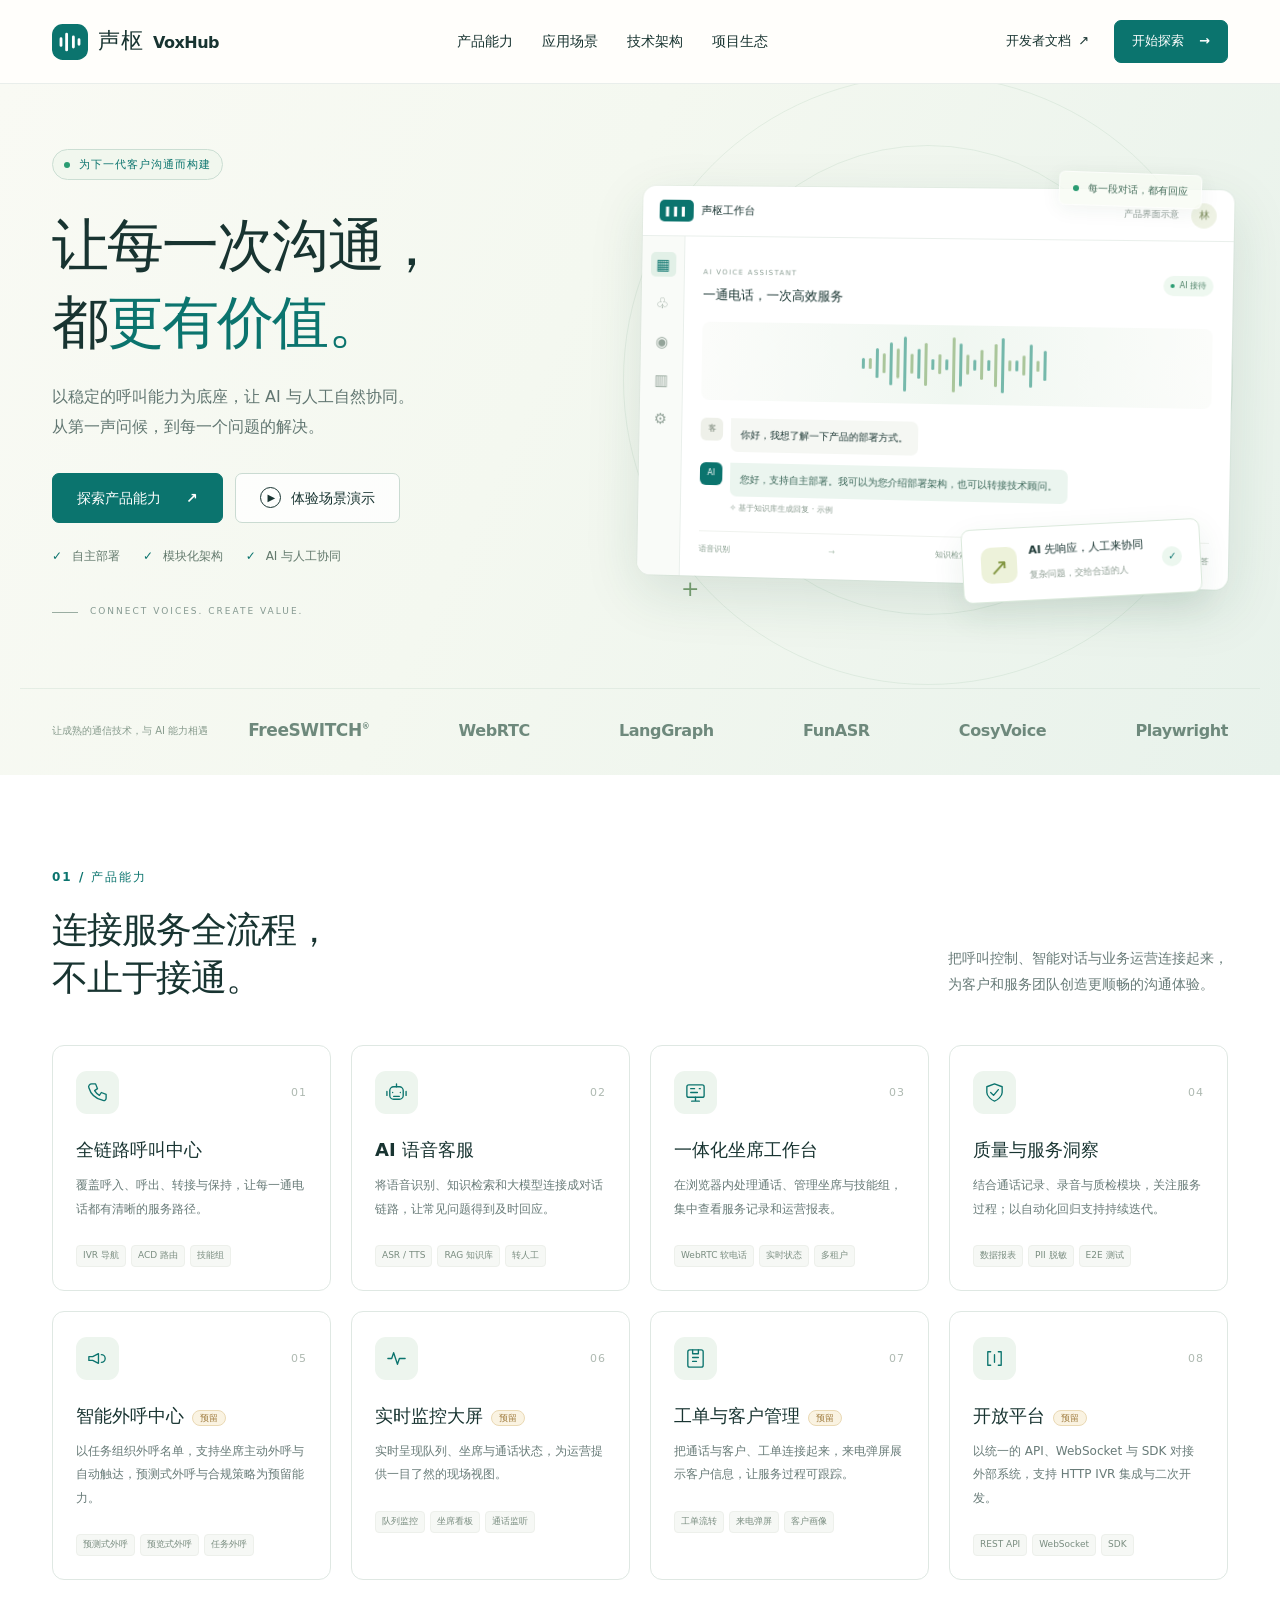
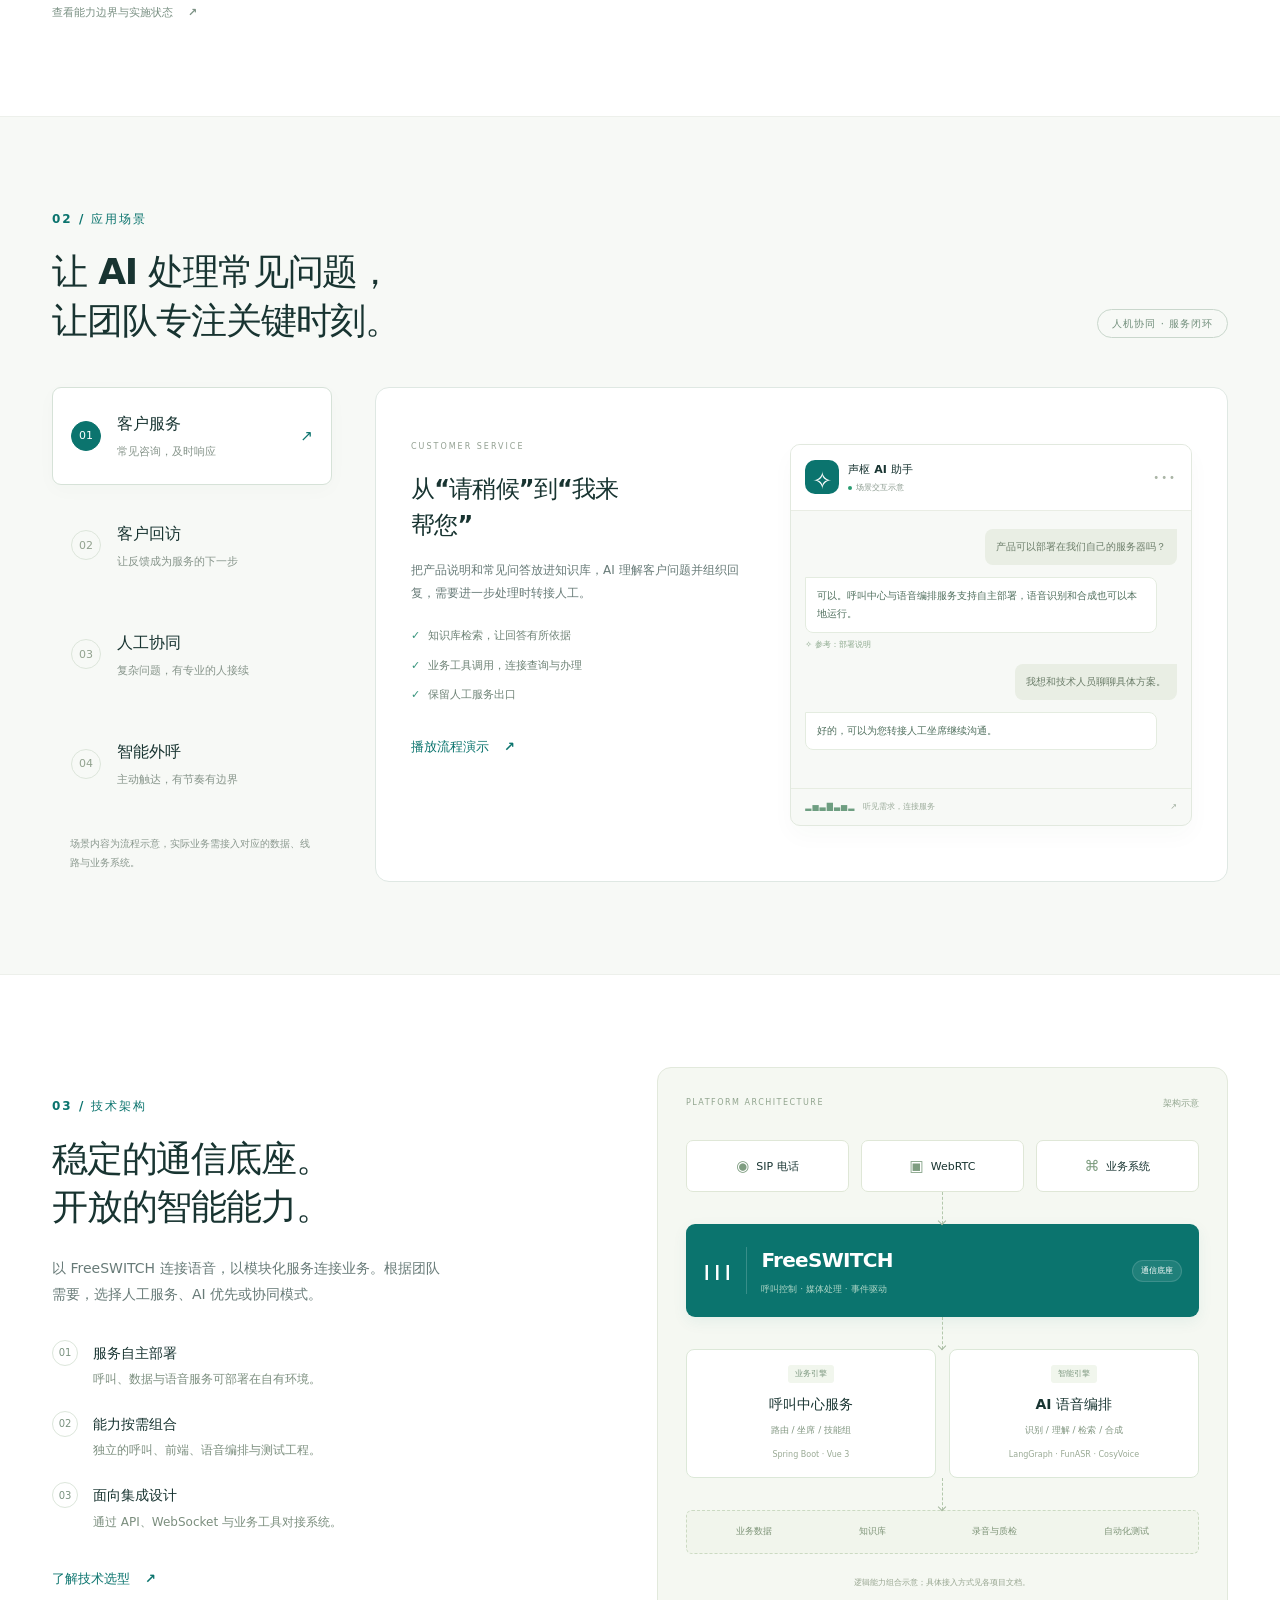
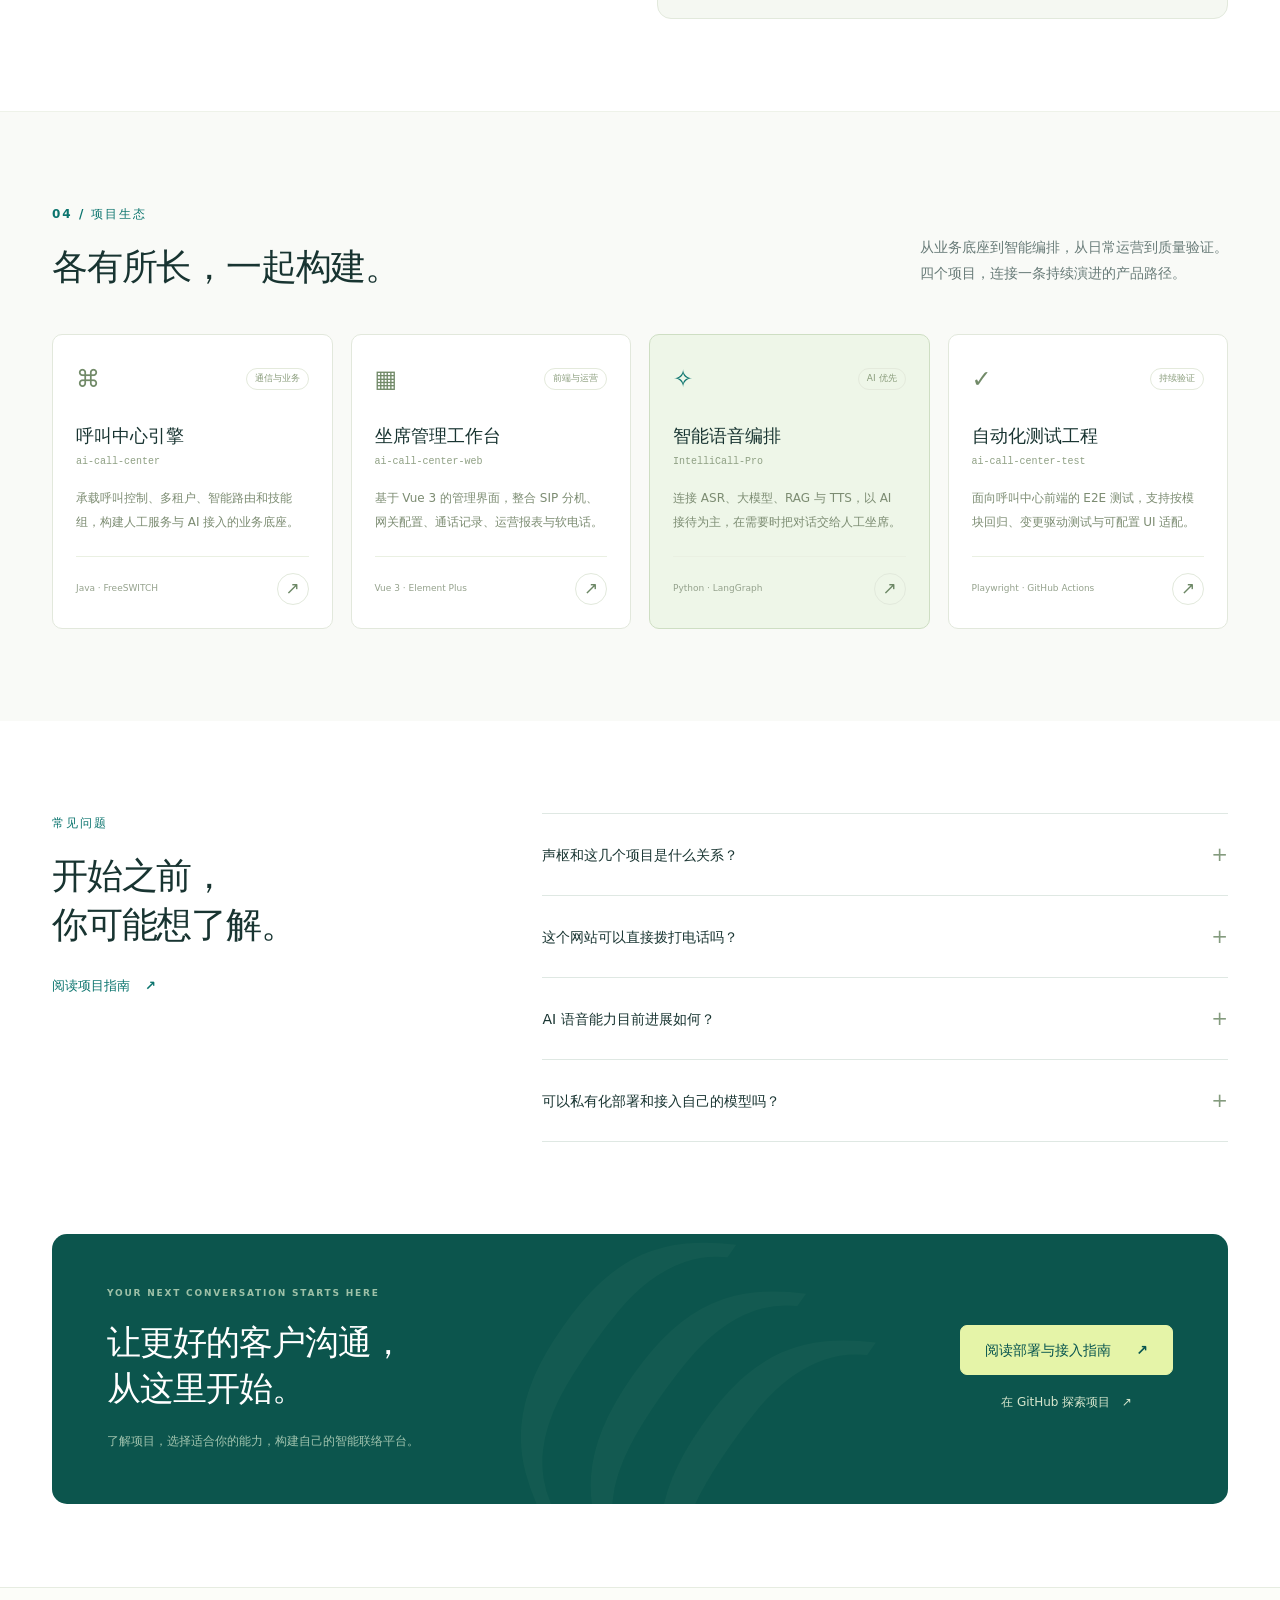
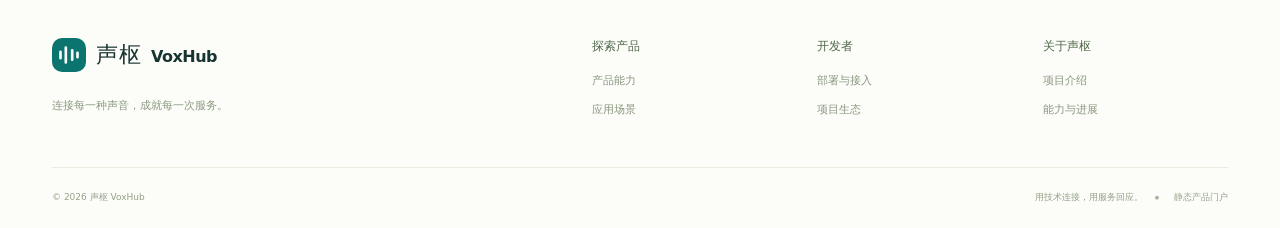
==== commit 48e8cadb: "feat: extend portal with reserved contact-center capabilities 参考 voice9 云呼叫中心的产品组织方式，补充智能外呼、实时监控、 工单" ====
--- a/index.html
+++ b/index.html
@@ -68,6 +68,10 @@
         <article class="cap-card"><div class="card-top"><span class="feature-icon"><svg viewBox="0 0 24 24"><rect x="5" y="6" width="14" height="13" rx="4"/><path d="M12 3v3M2 11v4m20-4v4M8 12h.01M16 12h.01M9 16h6"/></svg></span><span class="card-number">02</span></div><h3>AI 语音客服</h3><p>将语音识别、知识检索和大模型连接成对话链路，让常见问题得到及时回应。</p><div class="tags"><span>ASR / TTS</span><span>RAG 知识库</span><span>转人工</span></div></article>
         <article class="cap-card"><div class="card-top"><span class="feature-icon"><svg viewBox="0 0 24 24"><rect x="3" y="4" width="18" height="13" rx="2"/><path d="M8 21h8m-4-4v4M7 8h4m-4 4h7m2-4h1"/></svg></span><span class="card-number">03</span></div><h3>一体化坐席工作台</h3><p>在浏览器内处理通话、管理坐席与技能组，集中查看服务记录和运营报表。</p><div class="tags"><span>WebRTC 软电话</span><span>实时状态</span><span>多租户</span></div></article>
         <article class="cap-card"><div class="card-top"><span class="feature-icon"><svg viewBox="0 0 24 24"><path d="m12 3 8 3v6c0 4-5 8-8 9-3-1-8-5-8-9V6Z"/><path d="m8 12 3 3 5-6"/></svg></span><span class="card-number">04</span></div><h3>质量与服务洞察</h3><p>结合通话记录、录音与质检模块，关注服务过程；以自动化回归支持持续迭代。</p><div class="tags"><span>数据报表</span><span>PII 脱敏</span><span>E2E 测试</span></div></article>
+        <article class="cap-card"><div class="card-top"><span class="feature-icon"><svg viewBox="0 0 24 24"><path d="M3 10v4h4l6 3V7L7 10H3Z"/><path d="M16 8a4 4 0 0 1 0 8"/></svg></span><span class="card-number">05</span></div><h3>智能外呼中心<span class="reserved-tag">预留</span></h3><p>以任务组织外呼名单，支持坐席主动外呼与自动触达，预测式外呼与合规策略为预留能力。</p><div class="tags"><span>预测式外呼</span><span>预览式外呼</span><span>任务外呼</span></div></article>
+        <article class="cap-card"><div class="card-top"><span class="feature-icon"><svg viewBox="0 0 24 24"><path d="M3 12h4l2-6 4 12 2-6h6"/></svg></span><span class="card-number">06</span></div><h3>实时监控大屏<span class="reserved-tag">预留</span></h3><p>实时呈现队列、坐席与通话状态，为运营提供一目了然的现场视图。</p><div class="tags"><span>队列监控</span><span>坐席看板</span><span>通话监听</span></div></article>
+        <article class="cap-card"><div class="card-top"><span class="feature-icon"><svg viewBox="0 0 24 24"><rect x="4" y="3" width="16" height="18" rx="2"/><path d="M9 3v4h6V3M9 11h6M9 15h4"/></svg></span><span class="card-number">07</span></div><h3>工单与客户管理<span class="reserved-tag">预留</span></h3><p>把通话与客户、工单连接起来，来电弹屏展示客户信息，让服务过程可跟踪。</p><div class="tags"><span>工单流转</span><span>来电弹屏</span><span>客户画像</span></div></article>
+        <article class="cap-card"><div class="card-top"><span class="feature-icon"><svg viewBox="0 0 24 24"><path d="M8 5H5v14h3M16 5h3v14h-3M12 8v8"/></svg></span><span class="card-number">08</span></div><h3>开放平台<span class="reserved-tag">预留</span></h3><p>以统一的 API、WebSocket 与 SDK 对接外部系统，支持 HTTP IVR 集成与二次开发。</p><div class="tags"><span>REST API</span><span>WebSocket</span><span>SDK</span></div></article>
       </div>
       <a class="text-link capability-more" href="./guide.html#capability-status">查看能力边界与实施状态 <span aria-hidden="true">↗</span></a>
     </div>
@@ -81,6 +85,7 @@
           <button id="tab-service" class="scenario-tab active" role="tab" aria-selected="true" aria-controls="scenario-panel" data-scenario="service"><span class="scenario-tab-icon">01</span><span><strong>客户服务</strong><small>常见咨询，及时响应</small></span><span class="tab-arrow" aria-hidden="true">↗</span></button>
           <button id="tab-followup" class="scenario-tab" role="tab" aria-selected="false" aria-controls="scenario-panel" tabindex="-1" data-scenario="followup"><span class="scenario-tab-icon">02</span><span><strong>客户回访</strong><small>让反馈成为服务的下一步</small></span><span class="tab-arrow" aria-hidden="true">↗</span></button>
           <button id="tab-collaboration" class="scenario-tab" role="tab" aria-selected="false" aria-controls="scenario-panel" tabindex="-1" data-scenario="collaboration"><span class="scenario-tab-icon">03</span><span><strong>人工协同</strong><small>复杂问题，有专业的人接续</small></span><span class="tab-arrow" aria-hidden="true">↗</span></button>
+          <button id="tab-outbound" class="scenario-tab" role="tab" aria-selected="false" aria-controls="scenario-panel" tabindex="-1" data-scenario="outbound"><span class="scenario-tab-icon">04</span><span><strong>智能外呼</strong><small>主动触达，有节奏有边界</small></span><span class="tab-arrow" aria-hidden="true">↗</span></button>
           <p class="scenario-note">场景内容为流程示意，实际业务需接入对应的数据、线路与业务系统。</p>
         </div>
         <div class="scenario-panel" id="scenario-panel" role="tabpanel" aria-labelledby="tab-service" tabindex="0">
--- a/assets/style.css
+++ b/assets/style.css
@@ -1,12 +1,12 @@
 @charset "UTF-8";
 :root{--ink:#183431;--muted:#687b78;--green:#0b746e;--green-dark:#07544f;--mint:#eaf4ef;--line:#dfe8e3;--cream:#f7f9f6;--white:#fff;--radius:16px;--shadow:0 20px 65px #284c3c12;font-family:Inter,"PingFang SC","Microsoft YaHei",system-ui,-apple-system,BlinkMacSystemFont,"Segoe UI",sans-serif;color:var(--ink);background:var(--white);font-synthesis:none}
-*{box-sizing:border-box}html{scroll-behavior:smooth;scroll-padding-top:96px}body{margin:0;font-size:15px;line-height:1.75;-webkit-font-smoothing:antialiased}button,a{-webkit-tap-highlight-color:transparent}button,input{font:inherit}button{cursor:pointer}button:disabled{cursor:default}a{color:inherit;text-decoration:none}button{color:inherit}img,svg{display:block;max-width:100%}button:focus-visible,a:focus-visible,summary:focus-visible,[tabindex]:focus-visible{outline:3px solid #23978e;outline-offset:5px}::selection{background:#cfebe0}h1,h2,h3,p{margin:0}h1,h2,h3{font-weight:650;line-height:1.35}h2{font-size:36px;letter-spacing:-1.2px}h3{font-size:20px}ul{padding:0;list-style:none}.container{max-width:1240px;margin-inline:auto;padding-inline:32px}.skip-link{position:fixed;z-index:100;top:-80px;left:20px;padding:12px 20px;background:var(--green);color:white}.skip-link:focus{top:10px}.header{height:84px;background:#fffefbef;position:sticky;top:0;z-index:20;border-bottom:1px solid #e9eeeb;backdrop-filter:blur(14px)}.header-inner{height:100%;display:flex;align-items:center;gap:48px}.brand{display:inline-flex;align-items:center;gap:10px;flex-shrink:0;font-size:22px;font-weight:750;letter-spacing:1px;white-space:nowrap}.brand>span{display:flex;align-items:baseline;gap:9px}.brand-en{font-size:16px;letter-spacing:-.5px;font-weight:650}.navigation{display:flex;gap:29px;margin:auto;font-size:14px;font-weight:500;white-space:nowrap}.navigation a{position:relative;padding-block:28px}.navigation a:hover,.docs-link:hover{color:var(--green)}.navigation a:after{content:"";position:absolute;width:0;height:2px;bottom:20px;left:0;background:var(--green);transition:width .2s}.navigation a:hover:after{width:100%}.header-actions{display:flex;align-items:center;gap:25px}.docs-link{font-size:13px;white-space:nowrap}.docs-link span{margin-left:3px}.button{display:inline-flex;justify-content:center;align-items:center;gap:25px;border:1px solid var(--green);background:var(--green);color:var(--white);padding:13px 24px;border-radius:7px;font-size:14px;font-weight:600;line-height:1.6;transition:background .2s,transform .2s,box-shadow .2s;white-space:nowrap}.button:hover{background:var(--green-dark);border-color:var(--green-dark);transform:translateY(-2px);box-shadow:0 7px 15px #074b4b16}.button-small{padding:10px 17px;font-size:13px;gap:15px}.button-white{background:#ffffffc9;border:1px solid #cadbd2;color:var(--ink);gap:10px}.button-white:hover{background:white;border-color:var(--green);color:var(--green)}.button-light{color:var(--green-dark);background:#e5f4a8;border-color:#e5f4a8}.button-light:hover{background:#f0ffc2;border-color:#f0ffc2}.play-icon{font-size:10px;border:1px solid var(--ink);border-radius:50%;width:21px;height:21px;display:grid;place-items:center;padding-left:2px}.menu-toggle{display:none}.eyebrow{font-size:12px;letter-spacing:2px;font-weight:600;color:var(--green);margin-bottom:18px}.pill{display:inline-flex;align-items:center;gap:9px;padding:5px 11px;border-radius:30px;border:1px solid #cbded3;background:#f1f7ee;letter-spacing:1px;font-size:11px}.status-dot{display:inline-block;width:6px;height:6px;border-radius:50%;background:#2a9c72;flex-shrink:0}.hero{background:linear-gradient(115deg,#f9faf4 0%,#f4f8f0 42%,#e8f2eb 100%);position:relative;overflow:hidden}.hero-grid{position:absolute;inset:0;background-image:radial-gradient(#28706022 .7px,transparent .7px);background-size:22px 22px;mask-image:linear-gradient(110deg,transparent 12%,#000 85%)}.hero-inner{position:relative;display:grid;grid-template-columns:1.05fr 1.15fr;align-items:center;gap:30px;min-height:580px;padding-top:65px;padding-bottom:68px}.hero h1{font-size:57px;line-height:1.34;letter-spacing:-1.9px;margin-top:9px;font-weight:650}.accent{color:var(--green)}.hero-description{color:#617671;font-size:16px;line-height:1.9;margin-top:22px}.hero-buttons{display:flex;gap:12px;margin-top:30px}.hero-notes{display:flex;gap:23px;margin-top:23px;font-size:12px;color:#62796c}.hero-notes i{font-style:normal;margin-right:6px;color:var(--green)}.hero-caption{font-size:9px;color:#859991;letter-spacing:2px;margin-top:37px;display:flex;align-items:center;gap:12px}.tiny-line{width:26px;height:1px;background:#9aada2}.hero-art{position:relative;min-width:0;height:407px;display:flex;align-items:center;padding:0 0 0 6px}.orbit{position:absolute;border:1px solid #82ac9026;border-radius:50%;left:50%;top:49%;transform:translate(-50%,-50%);pointer-events:none}.orbit-one{width:470px;height:470px}.orbit-two{width:610px;height:610px}.floating-label{position:absolute;top:-8px;right:26px;z-index:2;display:flex;align-items:center;gap:9px;padding:7px 13px;border:1px solid #fff9;background:#f8fcf4cc;border-radius:6px;box-shadow:0 4px 20px #244f3310;font-size:10px;color:#456d5b;transform:rotate(2deg)}.console-preview{width:100%;background:#fff;border-radius:13px;box-shadow:0 18px 55px #1a513420,0 0 0 1px #21593c08;position:relative;z-index:1;transform:perspective(1800px) rotateY(-5deg) rotateZ(1deg);overflow:hidden}.console-top{height:51px;display:flex;align-items:center;gap:12px;padding:0 17px;border-bottom:1px solid #e9efeb}.console-title{display:flex;align-items:center;gap:8px;font-size:11px;font-weight:600}.mini-logo{background:var(--green);color:white;letter-spacing:2px;padding:0 5px;border-radius:5px;font-size:18px;line-height:22px}.preview-tag{margin-left:auto;font-size:9px;color:#8a9791}.avatar{width:25px;height:25px;display:grid;place-items:center;background:#eef2e4;border-radius:50%;font-size:10px;color:#788758}.console-body{display:flex}.console-sidebar{width:44px;flex-shrink:0;background:#f9fbf8;border-right:1px solid #e9efeb;display:flex;align-items:center;gap:14px;padding-top:16px;flex-direction:column;color:#94a49a}.console-sidebar span{width:26px;height:25px;display:grid;place-items:center;font-size:15px}.console-sidebar .sidebar-active{background:#e2f0e7;color:var(--green);border-radius:5px}.console-main{padding:20px 19px;width:100%}.console-heading{display:flex;align-items:center;justify-content:space-between;gap:8px}.overline{font-size:7px;letter-spacing:1.4px;color:#8b9e94}.console-heading h2{font-size:13px;letter-spacing:0;margin-top:4px}.live-pill{border-radius:20px;background:#eef8f0;color:#53856c;font-size:8px;display:flex;align-items:center;gap:5px;padding:3px 7px;white-space:nowrap}.live-pill .status-dot{width:4px;height:4px}.waveform{height:79px;background:linear-gradient(90deg,#fbfcfa,#f0f7f1,#fbfcfa);border-radius:8px;display:flex;align-items:center;justify-content:center;gap:4px;margin:18px 0}.waveform span{width:3px;height:11px;border-radius:3px;background:#379987aa;animation:wave 2.2s ease-in-out infinite alternate}.waveform span:nth-child(3n){height:30px;animation-delay:-1s}.waveform span:nth-child(4n){height:20px;animation-delay:-.5s}.waveform span:nth-child(5n){height:43px;animation-delay:-1.5s}.waveform span:nth-child(7n){height:55px;animation-delay:-.3s}.waveform span:nth-child(2n){background:#aac69b}.chat-message{display:flex;align-items:flex-start;gap:8px;font-size:10px;margin-top:11px}.chat-avatar{width:23px;height:23px;display:grid;place-items:center;border-radius:6px;flex-shrink:0;background:#eef0e9;color:#6b796b;font-size:8px}.chat-message p{border-radius:0 7px 7px 7px;padding:8px 10px;line-height:1.8;background:#f5f7f3}.chat-message.assistant .chat-avatar{background:var(--green);color:white}.chat-message.assistant p{background:#ebf5ef;color:#3a6658}.source-label{font-size:8px;color:#8a9c90;display:block;margin-top:5px}.process-strip{display:flex;align-items:center;justify-content:space-between;margin-top:16px;border-top:1px solid #eff2ee;padding-top:11px;color:#839a8a;font-size:8px}.process-strip i{font-style:normal;color:#b1c4b4}.handoff-card{position:absolute;bottom:-10px;right:27px;z-index:3;background:white;border:1px solid #dbe9dc;border-radius:9px;box-shadow:0 12px 32px #22553c17;display:flex;align-items:center;gap:12px;padding:13px 18px;transform:rotate(-3deg)}.handoff-icon{width:36px;height:36px;border-radius:10px;background:#edf2da;color:#829641;display:grid;place-items:center;font-size:23px}.handoff-card strong{display:block;font-size:11px;font-weight:600}.handoff-card div>span{font-size:9px;color:#8b9b90}.check-circle{display:grid;place-items:center;color:var(--green);font-size:10px;background:#ecf7ef;width:20px;height:20px;border-radius:50%;margin-left:6px}.art-cross{position:absolute;color:#789e71;font-size:22px;font-weight:200}.cross-one{top:12px;left:20px}.cross-two{bottom:-21px;left:52px}.hero-footer{position:relative;display:flex;align-items:center;border-top:1px solid #ceded273;padding-top:27px;padding-bottom:29px;gap:40px}.hero-footer>span{font-size:10px;color:#879b8d;white-space:nowrap}.tech-names{display:flex;align-items:center;justify-content:space-between;gap:25px;flex:1;color:#6e897c;font-size:16px;letter-spacing:-.4px}.tech-names strong{font-weight:600}.tech-names strong>span{font-size:8px;vertical-align:super}.tech-names strong:nth-child(1){font-size:17px;font-style:italic}.tech-names strong:nth-child(4){font-weight:750}.section{padding:92px 0;scroll-margin-top:15px}.section-heading{display:flex;align-items:flex-end;justify-content:space-between;gap:40px;margin-bottom:42px}.section-intro{color:var(--muted);font-size:14px;line-height:1.9;margin-bottom:5px}.capability-grid{display:grid;grid-template-columns:repeat(4,1fr);gap:20px}.cap-card{border:1px solid var(--line);padding:25px 23px 23px;border-radius:12px;transition:transform .2s,border-color .2s,box-shadow .2s;background:white}.cap-card:hover{transform:translateY(-5px);border-color:#a8c8b5;box-shadow:var(--shadow)}.card-top{display:flex;align-items:center;justify-content:space-between;margin-bottom:24px}.card-number{color:#aeb9b1;font-size:11px;font-variant-numeric:tabular-nums;letter-spacing:1px}.feature-icon{display:grid;place-items:center;width:43px;height:43px;border-radius:11px;background:#edf5ee;color:var(--green)}.feature-icon svg{width:23px;height:23px;fill:none;stroke:currentColor;stroke-width:1.4;stroke-linecap:round;stroke-linejoin:round}.cap-card h3{font-size:18px;margin-bottom:12px}.cap-card p{color:var(--muted);font-size:12px;line-height:1.95}.tags{display:flex;flex-wrap:wrap;gap:5px;margin-top:24px}.tags span{background:#f6f8f5;border:1px solid #edf0eb;font-size:9px;border-radius:4px;padding:2px 6px;color:#7a8d80}.text-link{display:inline-flex;align-items:center;gap:15px;color:var(--green);font-size:13px;font-weight:600;background:none;border:0;padding:0}.text-link:hover{text-decoration:underline;text-underline-offset:5px}.capability-more{margin-top:23px;font-size:11px;color:#7b9184}.scenarios{background:var(--cream);border-block:1px solid #edf0eb}.outline-label{border:1px solid #c9d7cc;border-radius:30px;padding:5px 14px;letter-spacing:1px;font-size:10px;color:#718e7b;margin-bottom:7px}.scenario-layout{display:grid;grid-template-columns:280px 1fr;gap:43px}.scenario-tabs{display:flex;flex-direction:column;gap:12px}.scenario-tab{display:flex;align-items:center;gap:16px;background:none;border:1px solid transparent;border-radius:9px;text-align:left;padding:22px 18px;transition:background .2s,border-color .2s}.scenario-tab.active{background:white;border-color:#d6e2d8;box-shadow:0 5px 20px #1c442906}.scenario-tab:hover{background:#fff8}.scenario-tab.active:hover{background:white}.scenario-tab-icon{font-size:11px;border:1px solid #dde6db;border-radius:50%;height:30px;width:30px;display:grid;place-items:center;color:#92a28f;flex-shrink:0}.scenario-tab.active .scenario-tab-icon{background:var(--green);border-color:var(--green);color:#fff}.scenario-tab strong{font-size:16px;display:block;font-weight:600}.scenario-tab small{display:block;font-size:11px;color:#87958b;margin-top:4px}.tab-arrow{margin-left:auto;opacity:0}.scenario-tab.active .tab-arrow{opacity:1;color:var(--green)}.scenario-note{font-size:10px;color:#8b998f;line-height:1.9;margin:10px 18px}.scenario-panel{background:white;border:1px solid var(--line);border-radius:14px;padding:35px;display:grid;grid-template-columns:1fr 1.15fr;gap:30px;min-width:0}.scenario-detail{padding-top:8px}.small-eyebrow{font-size:8px;letter-spacing:2px;color:#93a092}.scenario-detail h3{font-size:24px;line-height:1.5;margin:13px 0 16px;max-width:220px;letter-spacing:-.8px}.scenario-detail>p{font-size:12px;line-height:1.95;color:var(--muted)}.check-list{margin:21px 0 29px}.check-list li{font-size:11px;color:#6d8275;margin-bottom:10px;display:flex;gap:8px}.check-list li:before{content:"✓";color:#36947c}.conversation{background:#f7f9f6;border:1px solid #e2e9df;border-radius:10px;overflow:hidden;align-self:center;box-shadow:0 10px 23px #22482a07}.conversation-header{display:flex;align-items:center;gap:9px;padding:15px 14px;background:#fff;border-bottom:1px solid #e9ede4}.bot-symbol{font-size:24px;color:white;background:var(--green);border-radius:10px;width:34px;height:34px;display:grid;place-items:center}.conversation-header strong{display:block;font-size:11px;font-weight:600}.conversation-header small{font-size:8px;color:#8a9a8e;display:flex;gap:4px;align-items:center;margin-top:2px}.conversation-header small .status-dot{width:4px;height:4px}.conversation-dots{margin-left:auto;color:#aab5a6;font-size:10px;letter-spacing:2px}.conversation-messages{padding:18px 14px 10px;display:flex;flex-direction:column;gap:12px;min-height:277px;font-size:10px;line-height:1.8}.bubble-user{background:#e9eee4;border-radius:8px 0 8px 8px;margin-left:27px;padding:9px 11px;color:#6b7d69;align-self:flex-end}.bubble-ai{background:white;border:1px solid #e4ece0;border-radius:0 8px 8px 8px;margin-right:20px;padding:9px 11px;color:#4f6f5d}.conversation-source{font-size:8px;color:#8eaa8f;margin-top:-7px}.conversation-footer{display:flex;align-items:center;gap:8px;border-top:1px solid #e7ede2;padding:11px 14px;font-size:8px;color:#9cac9b}.conversation-footer>span:last-child{margin-left:auto}.tiny-bars{color:#6e9e81;letter-spacing:1px}.architecture-layout{display:grid;grid-template-columns:1fr 1.12fr;gap:95px;align-items:center}.architecture-copy>p:not(.eyebrow){font-size:14px;color:var(--muted);line-height:1.9;margin-top:23px;max-width:395px}.architecture-points{margin:32px 0;display:flex;flex-direction:column;gap:21px}.architecture-points li{display:flex;gap:15px;align-items:flex-start}.architecture-points li>span{font-size:10px;width:26px;height:26px;display:grid;place-items:center;border:1px solid #dce6db;border-radius:50%;color:#7b9381;flex-shrink:0}.architecture-points strong{font-size:14px;font-weight:600}.architecture-points p{font-size:12px;color:#7b8e7e;margin-top:3px}.architecture-diagram{background:#f5f8f2;border:1px solid #e2e9dc;border-radius:14px;padding:28px;position:relative;overflow:hidden}.diagram-top{display:flex;justify-content:space-between;color:#92a58f;font-size:8px;letter-spacing:1.5px;margin-bottom:28px}.diagram-top>span:last-child{font-size:9px;letter-spacing:0}.diagram-inputs{display:grid;grid-template-columns:repeat(3,1fr);gap:12px}.diagram-inputs>div{padding:12px 3px;border:1px solid #dfe7d7;border-radius:7px;background:#fff;font-size:11px;text-align:center;display:flex;align-items:center;justify-content:center;gap:7px}.diagram-inputs>div span{color:#7e9d80;font-size:15px}.connector{height:32px;position:relative}.connector:before{content:"";position:absolute;height:100%;left:50%;border-left:1px dashed #b3c8ac}.connector:after{content:"";position:absolute;bottom:0;left:calc(50% - 3px);width:5px;height:5px;border-right:1px solid #a5b79e;border-bottom:1px solid #a5b79e;transform:rotate(45deg)}.diagram-core{background:var(--green);border-radius:9px;color:white;padding:19px 17px;display:flex;align-items:center;gap:14px;box-shadow:0 5px 15px #0b746e12}.core-symbol{letter-spacing:3px;font-size:27px;border-right:1px solid #ffffff30;padding-right:12px}.diagram-core strong{display:block;font-size:20px;font-weight:600;letter-spacing:-.7px}.diagram-core div>span{display:block;font-size:9px;color:#b0d6c7;margin-top:4px}.core-label{margin-left:auto;font-size:8px;background:#ffffff16;border:1px solid #ffffff22;border-radius:20px;padding:3px 8px;white-space:nowrap}.diagram-services{display:grid;grid-template-columns:1fr 1fr;gap:13px}.diagram-services>div{background:white;border:1px solid #dce8d8;border-radius:8px;padding:15px;text-align:center;display:flex;flex-direction:column;align-items:center}.diagram-badge{font-size:8px;color:#7c977f;background:#f1f6ed;border-radius:3px;padding:2px 7px;margin-bottom:9px}.diagram-services strong{font-size:14px;font-weight:600}.diagram-services strong+span{font-size:9px;color:#819680;margin-top:6px}.diagram-services small{font-size:8px;color:#9aaa95;margin-top:10px}.diagram-foundation{display:flex;justify-content:space-around;gap:8px;border:1px dashed #cbdac2;padding:13px 10px;border-radius:6px;color:#7e9478;font-size:9px;background:#f1f5ec}.architecture-diagram>p{font-size:8px;color:#97a590;text-align:center;margin-top:22px}.ecosystem{background:#f9faf7;border-top:1px solid #eef2e9}.project-grid{display:grid;grid-template-columns:repeat(4,1fr);gap:18px}.project-card{background:white;border:1px solid #e2e8dc;border-radius:10px;padding:23px;display:flex;flex-direction:column;transition:border-color .2s,transform .2s}.project-card:hover{border-color:#96b69b;transform:translateY(-3px)}.project-heading{display:flex;align-items:center;justify-content:space-between;margin-bottom:24px}.project-symbol{font-size:24px;color:#718a68}.project-type{font-size:9px;color:#8a9d7c;border:1px solid #e4eadc;border-radius:20px;padding:2px 8px}.project-card h3{font-size:18px;margin-bottom:5px}.project-card code{font-family:ui-monospace,SFMono-Regular,Consolas,monospace;font-size:10px;color:#8fa084;white-space:nowrap}.project-card>p{font-size:12px;color:#7c8c72;line-height:1.95;margin-top:17px;margin-bottom:22px;flex:1}.project-bottom{border-top:1px solid #eaf0e2;padding-top:16px;display:flex;align-items:center;justify-content:space-between;gap:6px}.project-bottom>span{font-size:9px;color:#95a28d}.project-bottom a{width:32px;height:32px;display:grid;place-items:center;border:1px solid #e2e9dc;border-radius:50%;font-size:17px;color:#6c8765;transition:background .2s}.project-bottom a:hover{background:#e1eedb}.project-highlight{background:#eef6e8;border-color:#cedec3}.project-highlight .project-symbol{color:var(--green)}.faq-layout{display:grid;grid-template-columns:1fr 1.65fr;gap:75px}.faq-layout .text-link{margin-top:26px}.faq-list{border-top:1px solid var(--line)}.faq-list details{border-bottom:1px solid var(--line)}.faq-list summary{list-style:none;cursor:pointer;display:flex;align-items:center;justify-content:space-between;padding:23px 0;font-size:14px;gap:20px;font-weight:500}.faq-list summary::-webkit-details-marker{display:none}.faq-list summary span{font-size:20px;font-weight:300;color:#849b7e;transition:transform .2s}.faq-list details[open] summary span{transform:rotate(45deg)}.faq-list details>p{color:var(--muted);font-size:13px;line-height:1.9;margin-bottom:23px;padding-right:30px}.start-section{padding-bottom:83px;scroll-margin-top:120px}.start-panel{background:#0c554d;color:white;border-radius:15px;padding:52px 55px;display:flex;align-items:center;justify-content:space-between;gap:35px;position:relative;overflow:hidden}.start-panel .eyebrow{color:#9ec1a8;font-size:9px;letter-spacing:1.8px;position:relative}.start-panel h2{font-size:34px;letter-spacing:-1px;position:relative}.start-panel p:not(.eyebrow){font-size:12px;color:#a1c4af;margin-top:19px;position:relative}.start-actions{display:flex;flex-direction:column;align-items:center;gap:17px;flex-shrink:0;position:relative}.start-github{color:#d6e6cd;font-size:12px}.start-github span{margin-left:8px}.start-github:hover{text-decoration:underline;text-underline-offset:5px}.start-decoration{font-family:Georgia,serif;font-size:370px;color:#d3efc208;position:absolute;left:42%;top:-195px;transform:rotate(35deg);letter-spacing:-38px}.footer{border-top:1px solid #e6ece1;background:#fcfdf9}.footer-main{display:grid;grid-template-columns:2.7fr repeat(3,1fr);gap:40px;padding:48px 0}.footer-brand p{font-size:11px;color:#8b9981;margin-top:16px}.footer-main>div:not(:first-child){display:flex;flex-direction:column;gap:10px;font-size:11px;color:#89967e}.footer-main strong{color:#506749;font-weight:600;font-size:12px;margin-bottom:4px}.footer-main a:hover{color:var(--green)}.footer-bottom{display:flex;justify-content:space-between;border-top:1px solid #e7eddf;padding:22px 0;font-size:9px;color:#93a086}.footer-dot{font-size:5px;margin:0 12px;vertical-align:middle;color:#a4b397}.demo-dialog{max-width:620px;width:calc(100% - 32px);max-height:calc(100dvh - 32px);border:1px solid #d7e3d3;border-radius:17px;padding:32px;box-shadow:0 30px 100px #07392c30;color:var(--ink);overflow:auto}.demo-dialog::backdrop{background:#102d28a6;backdrop-filter:blur(7px)}.demo-modal-header{display:flex;align-items:center;justify-content:space-between;margin-bottom:18px}.demo-modal-header .eyebrow{margin:0;font-size:10px}.close-button{border:1px solid #e2e9de;background:#f7faf4;width:32px;height:32px;border-radius:50%;font-size:24px;line-height:1}.demo-dialog h2{font-size:28px}.demo-intro{font-size:13px;color:var(--muted);margin-top:12px}.demo-steps{padding:0;list-style:none;display:grid;grid-template-columns:repeat(4,1fr);gap:8px;margin:28px 0}.demo-steps li{border-top:3px solid #e3ebde;padding-top:9px;color:#8e9e86;font-size:11px}.demo-steps li.current,.demo-steps li.complete{border-color:var(--green);color:var(--green)}.demo-stage{padding:25px;background:#f3f7ee;border:1px solid #e1e9d9;border-radius:10px;min-height:230px}.demo-stage>span{font-size:10px;letter-spacing:1px;color:#7b9476}.demo-stage h3{font-size:21px;margin:10px 0}.demo-stage p{font-size:13px;color:#6d8564}.demo-quote{font-size:12px;margin-top:20px;background:white;border-left:2px solid #91b883;padding:12px;border-radius:0 5px 5px 0}.demo-controls{display:flex;justify-content:space-between;align-items:center;margin-top:22px}.demo-disclaimer{font-size:10px;color:#8c9d84;margin-top:22px}.modal-open{overflow:hidden}
+*{box-sizing:border-box}html{scroll-behavior:smooth;scroll-padding-top:96px}body{margin:0;font-size:15px;line-height:1.75;-webkit-font-smoothing:antialiased}button,a{-webkit-tap-highlight-color:transparent}button,input{font:inherit}button{cursor:pointer}button:disabled{cursor:default}a{color:inherit;text-decoration:none}button{color:inherit}img,svg{display:block;max-width:100%}button:focus-visible,a:focus-visible,summary:focus-visible,[tabindex]:focus-visible{outline:3px solid #23978e;outline-offset:5px}::selection{background:#cfebe0}h1,h2,h3,p{margin:0}h1,h2,h3{font-weight:650;line-height:1.35}h2{font-size:36px;letter-spacing:-1.2px}h3{font-size:20px}ul{padding:0;list-style:none}.container{max-width:1240px;margin-inline:auto;padding-inline:32px}.skip-link{position:fixed;z-index:100;top:-80px;left:20px;padding:12px 20px;background:var(--green);color:white}.skip-link:focus{top:10px}.header{height:84px;background:#fffefbef;position:sticky;top:0;z-index:20;border-bottom:1px solid #e9eeeb;backdrop-filter:blur(14px)}.header-inner{height:100%;display:flex;align-items:center;gap:48px}.brand{display:inline-flex;align-items:center;gap:10px;flex-shrink:0;font-size:22px;font-weight:750;letter-spacing:1px;white-space:nowrap}.brand>span{display:flex;align-items:baseline;gap:9px}.brand-en{font-size:16px;letter-spacing:-.5px;font-weight:650}.navigation{display:flex;gap:29px;margin:auto;font-size:14px;font-weight:500;white-space:nowrap}.navigation a{position:relative;padding-block:28px}.navigation a:hover,.docs-link:hover{color:var(--green)}.navigation a:after{content:"";position:absolute;width:0;height:2px;bottom:20px;left:0;background:var(--green);transition:width .2s}.navigation a:hover:after{width:100%}.header-actions{display:flex;align-items:center;gap:25px}.docs-link{font-size:13px;white-space:nowrap}.docs-link span{margin-left:3px}.button{display:inline-flex;justify-content:center;align-items:center;gap:25px;border:1px solid var(--green);background:var(--green);color:var(--white);padding:13px 24px;border-radius:7px;font-size:14px;font-weight:600;line-height:1.6;transition:background .2s,transform .2s,box-shadow .2s;white-space:nowrap}.button:hover{background:var(--green-dark);border-color:var(--green-dark);transform:translateY(-2px);box-shadow:0 7px 15px #074b4b16}.button-small{padding:10px 17px;font-size:13px;gap:15px}.button-white{background:#ffffffc9;border:1px solid #cadbd2;color:var(--ink);gap:10px}.button-white:hover{background:white;border-color:var(--green);color:var(--green)}.button-light{color:var(--green-dark);background:#e5f4a8;border-color:#e5f4a8}.button-light:hover{background:#f0ffc2;border-color:#f0ffc2}.play-icon{font-size:10px;border:1px solid var(--ink);border-radius:50%;width:21px;height:21px;display:grid;place-items:center;padding-left:2px}.menu-toggle{display:none}.eyebrow{font-size:12px;letter-spacing:2px;font-weight:600;color:var(--green);margin-bottom:18px}.pill{display:inline-flex;align-items:center;gap:9px;padding:5px 11px;border-radius:30px;border:1px solid #cbded3;background:#f1f7ee;letter-spacing:1px;font-size:11px}.status-dot{display:inline-block;width:6px;height:6px;border-radius:50%;background:#2a9c72;flex-shrink:0}.hero{background:linear-gradient(115deg,#f9faf4 0%,#f4f8f0 42%,#e8f2eb 100%);position:relative;overflow:hidden}.hero-grid{position:absolute;inset:0;background-image:radial-gradient(#28706022 .7px,transparent .7px);background-size:22px 22px;mask-image:linear-gradient(110deg,transparent 12%,#000 85%)}.hero-inner{position:relative;display:grid;grid-template-columns:1.05fr 1.15fr;align-items:center;gap:30px;min-height:580px;padding-top:65px;padding-bottom:68px}.hero h1{font-size:57px;line-height:1.34;letter-spacing:-1.9px;margin-top:9px;font-weight:650}.accent{color:var(--green)}.hero-description{color:#617671;font-size:16px;line-height:1.9;margin-top:22px}.hero-buttons{display:flex;gap:12px;margin-top:30px}.hero-notes{display:flex;gap:23px;margin-top:23px;font-size:12px;color:#62796c}.hero-notes i{font-style:normal;margin-right:6px;color:var(--green)}.hero-caption{font-size:9px;color:#859991;letter-spacing:2px;margin-top:37px;display:flex;align-items:center;gap:12px}.tiny-line{width:26px;height:1px;background:#9aada2}.hero-art{position:relative;min-width:0;height:407px;display:flex;align-items:center;padding:0 0 0 6px}.orbit{position:absolute;border:1px solid #82ac9026;border-radius:50%;left:50%;top:49%;transform:translate(-50%,-50%);pointer-events:none}.orbit-one{width:470px;height:470px}.orbit-two{width:610px;height:610px}.floating-label{position:absolute;top:-8px;right:26px;z-index:2;display:flex;align-items:center;gap:9px;padding:7px 13px;border:1px solid #fff9;background:#f8fcf4cc;border-radius:6px;box-shadow:0 4px 20px #244f3310;font-size:10px;color:#456d5b;transform:rotate(2deg)}.console-preview{width:100%;background:#fff;border-radius:13px;box-shadow:0 18px 55px #1a513420,0 0 0 1px #21593c08;position:relative;z-index:1;transform:perspective(1800px) rotateY(-5deg) rotateZ(1deg);overflow:hidden}.console-top{height:51px;display:flex;align-items:center;gap:12px;padding:0 17px;border-bottom:1px solid #e9efeb}.console-title{display:flex;align-items:center;gap:8px;font-size:11px;font-weight:600}.mini-logo{background:var(--green);color:white;letter-spacing:2px;padding:0 5px;border-radius:5px;font-size:18px;line-height:22px}.preview-tag{margin-left:auto;font-size:9px;color:#8a9791}.avatar{width:25px;height:25px;display:grid;place-items:center;background:#eef2e4;border-radius:50%;font-size:10px;color:#788758}.console-body{display:flex}.console-sidebar{width:44px;flex-shrink:0;background:#f9fbf8;border-right:1px solid #e9efeb;display:flex;align-items:center;gap:14px;padding-top:16px;flex-direction:column;color:#94a49a}.console-sidebar span{width:26px;height:25px;display:grid;place-items:center;font-size:15px}.console-sidebar .sidebar-active{background:#e2f0e7;color:var(--green);border-radius:5px}.console-main{padding:20px 19px;width:100%}.console-heading{display:flex;align-items:center;justify-content:space-between;gap:8px}.overline{font-size:7px;letter-spacing:1.4px;color:#8b9e94}.console-heading h2{font-size:13px;letter-spacing:0;margin-top:4px}.live-pill{border-radius:20px;background:#eef8f0;color:#53856c;font-size:8px;display:flex;align-items:center;gap:5px;padding:3px 7px;white-space:nowrap}.live-pill .status-dot{width:4px;height:4px}.waveform{height:79px;background:linear-gradient(90deg,#fbfcfa,#f0f7f1,#fbfcfa);border-radius:8px;display:flex;align-items:center;justify-content:center;gap:4px;margin:18px 0}.waveform span{width:3px;height:11px;border-radius:3px;background:#379987aa;animation:wave 2.2s ease-in-out infinite alternate}.waveform span:nth-child(3n){height:30px;animation-delay:-1s}.waveform span:nth-child(4n){height:20px;animation-delay:-.5s}.waveform span:nth-child(5n){height:43px;animation-delay:-1.5s}.waveform span:nth-child(7n){height:55px;animation-delay:-.3s}.waveform span:nth-child(2n){background:#aac69b}.chat-message{display:flex;align-items:flex-start;gap:8px;font-size:10px;margin-top:11px}.chat-avatar{width:23px;height:23px;display:grid;place-items:center;border-radius:6px;flex-shrink:0;background:#eef0e9;color:#6b796b;font-size:8px}.chat-message p{border-radius:0 7px 7px 7px;padding:8px 10px;line-height:1.8;background:#f5f7f3}.chat-message.assistant .chat-avatar{background:var(--green);color:white}.chat-message.assistant p{background:#ebf5ef;color:#3a6658}.source-label{font-size:8px;color:#8a9c90;display:block;margin-top:5px}.process-strip{display:flex;align-items:center;justify-content:space-between;margin-top:16px;border-top:1px solid #eff2ee;padding-top:11px;color:#839a8a;font-size:8px}.process-strip i{font-style:normal;color:#b1c4b4}.handoff-card{position:absolute;bottom:-10px;right:27px;z-index:3;background:white;border:1px solid #dbe9dc;border-radius:9px;box-shadow:0 12px 32px #22553c17;display:flex;align-items:center;gap:12px;padding:13px 18px;transform:rotate(-3deg)}.handoff-icon{width:36px;height:36px;border-radius:10px;background:#edf2da;color:#829641;display:grid;place-items:center;font-size:23px}.handoff-card strong{display:block;font-size:11px;font-weight:600}.handoff-card div>span{font-size:9px;color:#8b9b90}.check-circle{display:grid;place-items:center;color:var(--green);font-size:10px;background:#ecf7ef;width:20px;height:20px;border-radius:50%;margin-left:6px}.art-cross{position:absolute;color:#789e71;font-size:22px;font-weight:200}.cross-one{top:12px;left:20px}.cross-two{bottom:-21px;left:52px}.hero-footer{position:relative;display:flex;align-items:center;border-top:1px solid #ceded273;padding-top:27px;padding-bottom:29px;gap:40px}.hero-footer>span{font-size:10px;color:#879b8d;white-space:nowrap}.tech-names{display:flex;align-items:center;justify-content:space-between;gap:25px;flex:1;color:#6e897c;font-size:16px;letter-spacing:-.4px}.tech-names strong{font-weight:600}.tech-names strong>span{font-size:8px;vertical-align:super}.tech-names strong:nth-child(1){font-size:17px;font-style:italic}.tech-names strong:nth-child(4){font-weight:750}.section{padding:92px 0;scroll-margin-top:15px}.section-heading{display:flex;align-items:flex-end;justify-content:space-between;gap:40px;margin-bottom:42px}.section-intro{color:var(--muted);font-size:14px;line-height:1.9;margin-bottom:5px}.capability-grid{display:grid;grid-template-columns:repeat(4,1fr);gap:20px}.cap-card{border:1px solid var(--line);padding:25px 23px 23px;border-radius:12px;transition:transform .2s,border-color .2s,box-shadow .2s;background:white}.cap-card:hover{transform:translateY(-5px);border-color:#a8c8b5;box-shadow:var(--shadow)}.card-top{display:flex;align-items:center;justify-content:space-between;margin-bottom:24px}.card-number{color:#aeb9b1;font-size:11px;font-variant-numeric:tabular-nums;letter-spacing:1px}.reserved-tag{display:inline-block;vertical-align:1px;margin-left:8px;font-size:9px;font-weight:500;color:#a07c3f;background:#faf3e2;border:1px solid #ead9b4;border-radius:20px;padding:1px 7px}.feature-icon{display:grid;place-items:center;width:43px;height:43px;border-radius:11px;background:#edf5ee;color:var(--green)}.feature-icon svg{width:23px;height:23px;fill:none;stroke:currentColor;stroke-width:1.4;stroke-linecap:round;stroke-linejoin:round}.cap-card h3{font-size:18px;margin-bottom:12px}.cap-card p{color:var(--muted);font-size:12px;line-height:1.95}.tags{display:flex;flex-wrap:wrap;gap:5px;margin-top:24px}.tags span{background:#f6f8f5;border:1px solid #edf0eb;font-size:9px;border-radius:4px;padding:2px 6px;color:#7a8d80}.text-link{display:inline-flex;align-items:center;gap:15px;color:var(--green);font-size:13px;font-weight:600;background:none;border:0;padding:0}.text-link:hover{text-decoration:underline;text-underline-offset:5px}.capability-more{margin-top:23px;font-size:11px;color:#7b9184}.scenarios{background:var(--cream);border-block:1px solid #edf0eb}.outline-label{border:1px solid #c9d7cc;border-radius:30px;padding:5px 14px;letter-spacing:1px;font-size:10px;color:#718e7b;margin-bottom:7px}.scenario-layout{display:grid;grid-template-columns:280px 1fr;gap:43px}.scenario-tabs{display:flex;flex-direction:column;gap:12px}.scenario-tab{display:flex;align-items:center;gap:16px;background:none;border:1px solid transparent;border-radius:9px;text-align:left;padding:22px 18px;transition:background .2s,border-color .2s}.scenario-tab.active{background:white;border-color:#d6e2d8;box-shadow:0 5px 20px #1c442906}.scenario-tab:hover{background:#fff8}.scenario-tab.active:hover{background:white}.scenario-tab-icon{font-size:11px;border:1px solid #dde6db;border-radius:50%;height:30px;width:30px;display:grid;place-items:center;color:#92a28f;flex-shrink:0}.scenario-tab.active .scenario-tab-icon{background:var(--green);border-color:var(--green);color:#fff}.scenario-tab strong{font-size:16px;display:block;font-weight:600}.scenario-tab small{display:block;font-size:11px;color:#87958b;margin-top:4px}.tab-arrow{margin-left:auto;opacity:0}.scenario-tab.active .tab-arrow{opacity:1;color:var(--green)}.scenario-note{font-size:10px;color:#8b998f;line-height:1.9;margin:10px 18px}.scenario-panel{background:white;border:1px solid var(--line);border-radius:14px;padding:35px;display:grid;grid-template-columns:1fr 1.15fr;gap:30px;min-width:0}.scenario-detail{padding-top:8px}.small-eyebrow{font-size:8px;letter-spacing:2px;color:#93a092}.scenario-detail h3{font-size:24px;line-height:1.5;margin:13px 0 16px;max-width:220px;letter-spacing:-.8px}.scenario-detail>p{font-size:12px;line-height:1.95;color:var(--muted)}.check-list{margin:21px 0 29px}.check-list li{font-size:11px;color:#6d8275;margin-bottom:10px;display:flex;gap:8px}.check-list li:before{content:"✓";color:#36947c}.conversation{background:#f7f9f6;border:1px solid #e2e9df;border-radius:10px;overflow:hidden;align-self:center;box-shadow:0 10px 23px #22482a07}.conversation-header{display:flex;align-items:center;gap:9px;padding:15px 14px;background:#fff;border-bottom:1px solid #e9ede4}.bot-symbol{font-size:24px;color:white;background:var(--green);border-radius:10px;width:34px;height:34px;display:grid;place-items:center}.conversation-header strong{display:block;font-size:11px;font-weight:600}.conversation-header small{font-size:8px;color:#8a9a8e;display:flex;gap:4px;align-items:center;margin-top:2px}.conversation-header small .status-dot{width:4px;height:4px}.conversation-dots{margin-left:auto;color:#aab5a6;font-size:10px;letter-spacing:2px}.conversation-messages{padding:18px 14px 10px;display:flex;flex-direction:column;gap:12px;min-height:277px;font-size:10px;line-height:1.8}.bubble-user{background:#e9eee4;border-radius:8px 0 8px 8px;margin-left:27px;padding:9px 11px;color:#6b7d69;align-self:flex-end}.bubble-ai{background:white;border:1px solid #e4ece0;border-radius:0 8px 8px 8px;margin-right:20px;padding:9px 11px;color:#4f6f5d}.conversation-source{font-size:8px;color:#8eaa8f;margin-top:-7px}.conversation-footer{display:flex;align-items:center;gap:8px;border-top:1px solid #e7ede2;padding:11px 14px;font-size:8px;color:#9cac9b}.conversation-footer>span:last-child{margin-left:auto}.tiny-bars{color:#6e9e81;letter-spacing:1px}.architecture-layout{display:grid;grid-template-columns:1fr 1.12fr;gap:95px;align-items:center}.architecture-copy>p:not(.eyebrow){font-size:14px;color:var(--muted);line-height:1.9;margin-top:23px;max-width:395px}.architecture-points{margin:32px 0;display:flex;flex-direction:column;gap:21px}.architecture-points li{display:flex;gap:15px;align-items:flex-start}.architecture-points li>span{font-size:10px;width:26px;height:26px;display:grid;place-items:center;border:1px solid #dce6db;border-radius:50%;color:#7b9381;flex-shrink:0}.architecture-points strong{font-size:14px;font-weight:600}.architecture-points p{font-size:12px;color:#7b8e7e;margin-top:3px}.architecture-diagram{background:#f5f8f2;border:1px solid #e2e9dc;border-radius:14px;padding:28px;position:relative;overflow:hidden}.diagram-top{display:flex;justify-content:space-between;color:#92a58f;font-size:8px;letter-spacing:1.5px;margin-bottom:28px}.diagram-top>span:last-child{font-size:9px;letter-spacing:0}.diagram-inputs{display:grid;grid-template-columns:repeat(3,1fr);gap:12px}.diagram-inputs>div{padding:12px 3px;border:1px solid #dfe7d7;border-radius:7px;background:#fff;font-size:11px;text-align:center;display:flex;align-items:center;justify-content:center;gap:7px}.diagram-inputs>div span{color:#7e9d80;font-size:15px}.connector{height:32px;position:relative}.connector:before{content:"";position:absolute;height:100%;left:50%;border-left:1px dashed #b3c8ac}.connector:after{content:"";position:absolute;bottom:0;left:calc(50% - 3px);width:5px;height:5px;border-right:1px solid #a5b79e;border-bottom:1px solid #a5b79e;transform:rotate(45deg)}.diagram-core{background:var(--green);border-radius:9px;color:white;padding:19px 17px;display:flex;align-items:center;gap:14px;box-shadow:0 5px 15px #0b746e12}.core-symbol{letter-spacing:3px;font-size:27px;border-right:1px solid #ffffff30;padding-right:12px}.diagram-core strong{display:block;font-size:20px;font-weight:600;letter-spacing:-.7px}.diagram-core div>span{display:block;font-size:9px;color:#b0d6c7;margin-top:4px}.core-label{margin-left:auto;font-size:8px;background:#ffffff16;border:1px solid #ffffff22;border-radius:20px;padding:3px 8px;white-space:nowrap}.diagram-services{display:grid;grid-template-columns:1fr 1fr;gap:13px}.diagram-services>div{background:white;border:1px solid #dce8d8;border-radius:8px;padding:15px;text-align:center;display:flex;flex-direction:column;align-items:center}.diagram-badge{font-size:8px;color:#7c977f;background:#f1f6ed;border-radius:3px;padding:2px 7px;margin-bottom:9px}.diagram-services strong{font-size:14px;font-weight:600}.diagram-services strong+span{font-size:9px;color:#819680;margin-top:6px}.diagram-services small{font-size:8px;color:#9aaa95;margin-top:10px}.diagram-foundation{display:flex;justify-content:space-around;gap:8px;border:1px dashed #cbdac2;padding:13px 10px;border-radius:6px;color:#7e9478;font-size:9px;background:#f1f5ec}.architecture-diagram>p{font-size:8px;color:#97a590;text-align:center;margin-top:22px}.ecosystem{background:#f9faf7;border-top:1px solid #eef2e9}.project-grid{display:grid;grid-template-columns:repeat(4,1fr);gap:18px}.project-card{background:white;border:1px solid #e2e8dc;border-radius:10px;padding:23px;display:flex;flex-direction:column;transition:border-color .2s,transform .2s}.project-card:hover{border-color:#96b69b;transform:translateY(-3px)}.project-heading{display:flex;align-items:center;justify-content:space-between;margin-bottom:24px}.project-symbol{font-size:24px;color:#718a68}.project-type{font-size:9px;color:#8a9d7c;border:1px solid #e4eadc;border-radius:20px;padding:2px 8px}.project-card h3{font-size:18px;margin-bottom:5px}.project-card code{font-family:ui-monospace,SFMono-Regular,Consolas,monospace;font-size:10px;color:#8fa084;white-space:nowrap}.project-card>p{font-size:12px;color:#7c8c72;line-height:1.95;margin-top:17px;margin-bottom:22px;flex:1}.project-bottom{border-top:1px solid #eaf0e2;padding-top:16px;display:flex;align-items:center;justify-content:space-between;gap:6px}.project-bottom>span{font-size:9px;color:#95a28d}.project-bottom a{width:32px;height:32px;display:grid;place-items:center;border:1px solid #e2e9dc;border-radius:50%;font-size:17px;color:#6c8765;transition:background .2s}.project-bottom a:hover{background:#e1eedb}.project-highlight{background:#eef6e8;border-color:#cedec3}.project-highlight .project-symbol{color:var(--green)}.faq-layout{display:grid;grid-template-columns:1fr 1.65fr;gap:75px}.faq-layout .text-link{margin-top:26px}.faq-list{border-top:1px solid var(--line)}.faq-list details{border-bottom:1px solid var(--line)}.faq-list summary{list-style:none;cursor:pointer;display:flex;align-items:center;justify-content:space-between;padding:23px 0;font-size:14px;gap:20px;font-weight:500}.faq-list summary::-webkit-details-marker{display:none}.faq-list summary span{font-size:20px;font-weight:300;color:#849b7e;transition:transform .2s}.faq-list details[open] summary span{transform:rotate(45deg)}.faq-list details>p{color:var(--muted);font-size:13px;line-height:1.9;margin-bottom:23px;padding-right:30px}.start-section{padding-bottom:83px;scroll-margin-top:120px}.start-panel{background:#0c554d;color:white;border-radius:15px;padding:52px 55px;display:flex;align-items:center;justify-content:space-between;gap:35px;position:relative;overflow:hidden}.start-panel .eyebrow{color:#9ec1a8;font-size:9px;letter-spacing:1.8px;position:relative}.start-panel h2{font-size:34px;letter-spacing:-1px;position:relative}.start-panel p:not(.eyebrow){font-size:12px;color:#a1c4af;margin-top:19px;position:relative}.start-actions{display:flex;flex-direction:column;align-items:center;gap:17px;flex-shrink:0;position:relative}.start-github{color:#d6e6cd;font-size:12px}.start-github span{margin-left:8px}.start-github:hover{text-decoration:underline;text-underline-offset:5px}.start-decoration{font-family:Georgia,serif;font-size:370px;color:#d3efc208;position:absolute;left:42%;top:-195px;transform:rotate(35deg);letter-spacing:-38px}.footer{border-top:1px solid #e6ece1;background:#fcfdf9}.footer-main{display:grid;grid-template-columns:2.7fr repeat(3,1fr);gap:40px;padding:48px 0}.footer-brand p{font-size:11px;color:#8b9981;margin-top:16px}.footer-main>div:not(:first-child){display:flex;flex-direction:column;gap:10px;font-size:11px;color:#89967e}.footer-main strong{color:#506749;font-weight:600;font-size:12px;margin-bottom:4px}.footer-main a:hover{color:var(--green)}.footer-bottom{display:flex;justify-content:space-between;border-top:1px solid #e7eddf;padding:22px 0;font-size:9px;color:#93a086}.footer-dot{font-size:5px;margin:0 12px;vertical-align:middle;color:#a4b397}.demo-dialog{max-width:620px;width:calc(100% - 32px);max-height:calc(100dvh - 32px);border:1px solid #d7e3d3;border-radius:17px;padding:32px;box-shadow:0 30px 100px #07392c30;color:var(--ink);overflow:auto}.demo-dialog::backdrop{background:#102d28a6;backdrop-filter:blur(7px)}.demo-modal-header{display:flex;align-items:center;justify-content:space-between;margin-bottom:18px}.demo-modal-header .eyebrow{margin:0;font-size:10px}.close-button{border:1px solid #e2e9de;background:#f7faf4;width:32px;height:32px;border-radius:50%;font-size:24px;line-height:1}.demo-dialog h2{font-size:28px}.demo-intro{font-size:13px;color:var(--muted);margin-top:12px}.demo-steps{padding:0;list-style:none;display:grid;grid-template-columns:repeat(4,1fr);gap:8px;margin:28px 0}.demo-steps li{border-top:3px solid #e3ebde;padding-top:9px;color:#8e9e86;font-size:11px}.demo-steps li.current,.demo-steps li.complete{border-color:var(--green);color:var(--green)}.demo-stage{padding:25px;background:#f3f7ee;border:1px solid #e1e9d9;border-radius:10px;min-height:230px}.demo-stage>span{font-size:10px;letter-spacing:1px;color:#7b9476}.demo-stage h3{font-size:21px;margin:10px 0}.demo-stage p{font-size:13px;color:#6d8564}.demo-quote{font-size:12px;margin-top:20px;background:white;border-left:2px solid #91b883;padding:12px;border-radius:0 5px 5px 0}.demo-controls{display:flex;justify-content:space-between;align-items:center;margin-top:22px}.demo-disclaimer{font-size:10px;color:#8c9d84;margin-top:22px}.modal-open{overflow:hidden}
 /* Documentation shares the portal's visual language and works without JavaScript. */
 .guide-hero{background:var(--cream);border-bottom:1px solid var(--line);padding:60px 0}.breadcrumb{font-size:12px;color:var(--muted);margin-bottom:26px;display:flex;gap:13px}.breadcrumb a:hover{color:var(--green)}.guide-hero h1{font-size:42px;letter-spacing:-1.5px}.guide-hero .lead{font-size:15px;color:var(--muted);max-width:680px;margin-top:19px}.guide-layout{display:grid;grid-template-columns:220px 1fr;gap:68px;padding-top:56px;padding-bottom:80px}.guide-toc{position:sticky;top:115px;align-self:start;display:flex;flex-direction:column;gap:12px;font-size:13px;color:var(--muted);border-left:1px solid var(--line);padding-left:20px}.guide-toc strong{font-size:11px;color:var(--green);letter-spacing:2px;margin-bottom:5px}.guide-toc a:hover{color:var(--green)}.guide-content{min-width:0;max-width:800px}.guide-content section{margin-bottom:58px;scroll-margin-top:115px}.guide-content h2{font-size:26px;margin-bottom:20px}.guide-content h3{font-size:18px;margin:26px 0 12px}.guide-content p,.guide-content li{color:var(--muted);font-size:14px;line-height:1.95}.guide-content p+p{margin-top:12px}.guide-content ul{list-style:disc;padding-left:20px}.guide-content ol{padding-left:22px}.guide-content a:not(.button){color:var(--green);text-decoration:underline;text-underline-offset:4px;overflow-wrap:anywhere}.guide-content code{font-size:12px;background:#eef3e9;border-radius:4px;padding:2px 5px;color:#4f7545;overflow-wrap:anywhere}.guide-content pre{background:#173c35;color:#dbead3;border-radius:9px;padding:20px;overflow:auto;font-size:12px;line-height:1.85;position:relative}.guide-content pre code{background:none;color:inherit;padding:0;overflow-wrap:normal}.code-block{position:relative}.copy-button{position:absolute;right:10px;top:10px;z-index:1;padding:3px 9px;background:#2b5046;border:1px solid #527163;border-radius:4px;color:#dcebcf;font-size:10px}.copy-button:hover{background:#3d6657}.guide-note{background:#f2f7eb;border-left:3px solid #8bab72;border-radius:0 7px 7px 0;padding:16px 20px;margin:22px 0}.guide-note p{font-size:13px}.status-cards{display:grid;gap:12px;margin-top:23px}.status-card{border:1px solid var(--line);border-radius:9px;padding:20px}.status-card h3{margin:0 0 8px;font-size:15px;display:flex;flex-wrap:wrap;align-items:center;justify-content:space-between;gap:10px}.status-card p{font-size:12px}.status-label{display:inline-block;font-size:9px;color:var(--green);border-radius:4px;background:#ecf4e5;padding:3px 7px;font-weight:500}.status-label.pending{background:#faf3e2;color:#988143}.guide-steps{counter-reset:steps;list-style:none!important;padding-left:0!important}.guide-steps>li{position:relative;padding-left:39px;margin:24px 0}.guide-steps>li:before{counter-increment:steps;content:counter(steps);position:absolute;left:0;top:2px;width:25px;height:25px;background:#edf4e6;border:1px solid #dce7d2;border-radius:50%;font-size:11px;display:grid;place-items:center;color:var(--green)}.guide-steps strong{color:var(--ink);font-weight:600}.not-found{min-height:70vh;display:flex;align-items:center;text-align:center}.not-found .container{max-width:700px}.not-found h1{font-size:90px;color:var(--green)}.not-found p{color:var(--muted);margin:20px 0 30px}
 @keyframes wave{from{transform:scaleY(.6)}to{transform:scaleY(1)}}
 @media(min-width:1500px){.container{max-width:1360px;padding-inline:48px}.hero-inner{min-height:660px;gap:55px}.hero h1{font-size:64px}.hero-art{height:435px}.console-main{padding:25px}.waveform{height:95px}.chat-message{font-size:11px}.console-heading h2{font-size:15px}.hero-footer{padding-top:30px;padding-bottom:32px}.section{padding:100px 0}}
 @media(max-width:1150px){.header-inner{gap:20px}.navigation{gap:19px;font-size:12px}.header-actions{gap:16px}.docs-link{font-size:11px}.brand{font-size:20px}.brand-en{font-size:14px}.hero h1{font-size:49px}.hero-inner{gap:22px}.hero-description{font-size:14px}.hero-art{height:390px}.hero-footer{gap:26px}.hero-footer>span{font-size:9px}.tech-names{font-size:14px;gap:18px}.tech-names strong:nth-child(1){font-size:15px}.scenario-layout{grid-template-columns:230px 1fr;gap:25px}.scenario-panel{padding:25px;gap:20px}.scenario-detail h3{font-size:21px}.cap-card{padding:22px 18px}.cap-card h3{font-size:16px}.capability-grid{gap:14px}.project-grid{gap:14px}.project-card{padding:20px 17px}.project-card h3{font-size:16px}.architecture-layout{gap:55px}.section-intro{font-size:12px}.guide-layout{gap:45px}}
-@media(max-width:950px){.header{height:72px}.header-inner{gap:20px}.docs-link{display:none}.navigation{gap:20px}.header-actions .button{padding:8px 13px}.hero-inner{grid-template-columns:1fr 1fr;min-height:540px;gap:22px;padding-top:55px;padding-bottom:55px}.hero h1{font-size:43px}.hero-description{font-size:13px}.hero-buttons{flex-wrap:wrap;gap:10px}.hero-buttons .button{font-size:12px;padding:11px 17px;gap:12px}.hero-notes{font-size:10px;gap:14px}.hero-art{height:345px}.console-main{padding:15px 12px}.console-heading h2{font-size:11px}.console-sidebar{width:33px}.chat-message{font-size:9px}.console-title{font-size:10px}.waveform{height:61px;gap:3px}.floating-label{font-size:9px;right:0;top:-16px}.handoff-card{padding:11px 12px;right:0;bottom:-25px}.handoff-card strong{font-size:10px}.hero-footer{flex-direction:column;gap:17px;padding-top:22px;padding-bottom:24px}.tech-names{width:100%;justify-content:space-around;font-size:15px;gap:15px}.hero-footer>span{font-size:10px}.section{padding:70px 0}h2{font-size:30px}.capability-grid,.project-grid{grid-template-columns:repeat(2,1fr);gap:18px}.cap-card{padding:25px}.cap-card h3,.project-card h3{font-size:18px}.cap-card p{font-size:13px}.tags span{font-size:10px}.scenario-layout{grid-template-columns:1fr;gap:24px}.scenario-tabs{display:grid;grid-template-columns:repeat(3,1fr);gap:10px}.scenario-tab{padding:17px 13px;gap:10px}.scenario-tab-icon{width:25px;height:25px;font-size:9px}.scenario-tab strong{font-size:14px}.scenario-tab small{font-size:10px}.scenario-note{display:none}.scenario-panel{padding:30px;gap:35px;grid-template-columns:1fr 1fr}.scenario-detail{padding-top:15px}.scenario-detail h3{font-size:25px;max-width:none}.scenario-detail>p{font-size:13px}.check-list li{font-size:12px}.conversation-messages{font-size:11px;min-height:260px}.architecture-layout{grid-template-columns:1fr 1.1fr;gap:32px}.architecture-copy>p:not(.eyebrow){font-size:12px}.architecture-points p{font-size:11px}.architecture-diagram{padding:20px}.diagram-inputs{gap:6px}.diagram-inputs>div{font-size:9px}.core-label{display:none}.diagram-services>div{padding:12px 9px}.diagram-services small{font-size:7px}.diagram-services strong{font-size:12px}.diagram-foundation{font-size:8px}.project-card{padding:25px}.project-card>p{font-size:13px}.project-bottom>span{font-size:10px}.faq-layout{gap:40px}.start-panel{padding:40px}.start-panel h2{font-size:29px}.start-panel p:not(.eyebrow){max-width:330px}.start-panel .button{font-size:12px;padding:13px 17px;gap:15px}.footer-main{gap:25px;grid-template-columns:2fr repeat(3,1fr)}.guide-layout{grid-template-columns:170px 1fr;gap:30px}}
-@media(max-width:700px){html{scroll-padding-top:84px}.container{padding-inline:22px}.header{height:68px}.header-inner{justify-content:space-between;gap:12px}.brand{font-size:20px}.brand img{width:31px;height:31px}.brand-en{font-size:14px}.header-actions{margin-left:auto}.header-actions .button{font-size:11px;padding:7px 11px;gap:9px}.menu-toggle{display:flex;flex-direction:column;gap:4px;justify-content:center;align-items:center;width:35px;height:35px;border:0;background:transparent;order:3;margin-left:4px}.menu-toggle span{height:1.5px;width:19px;background:var(--ink);transition:transform .2s}.menu-toggle[aria-expanded=true] span:nth-child(1){transform:translateY(5.5px) rotate(45deg)}.menu-toggle[aria-expanded=true] span:nth-child(2){opacity:0}.menu-toggle[aria-expanded=true] span:nth-child(3){transform:translateY(-5.5px) rotate(-45deg)}.navigation{display:none;position:absolute;top:67px;left:0;right:0;flex-direction:column;gap:0;padding:10px 22px 19px;background:#fcfdf9;border-bottom:1px solid var(--line);box-shadow:0 14px 20px #24422a0a}.navigation.open{display:flex}.navigation a{font-size:14px;padding:12px 2px}.navigation a:after{display:none}.hero-inner{grid-template-columns:1fr;gap:46px;padding-top:42px;padding-bottom:60px;min-height:0}.hero-copy{max-width:520px}.hero h1{font-size:45px;letter-spacing:-1.5px;line-height:1.32}.eyebrow{font-size:11px}.hero-description{font-size:14px;line-height:1.95;margin-top:19px}.hero-buttons{margin-top:24px}.hero-buttons .button{font-size:12px;padding:12px 17px;gap:15px}.hero-notes{font-size:10px;gap:23px;margin-top:19px}.hero-caption{display:none}.hero-art{height:342px;max-width:485px;width:100%;margin:auto;padding:0 7px}.console-main{padding:18px 15px}.console-heading h2{font-size:12px}.console-top{height:45px}.console-sidebar{width:34px}.chat-message{font-size:10px}.waveform{height:63px}.orbit-one{width:370px;height:370px}.orbit-two{width:480px;height:480px}.floating-label{top:-16px;right:14px;font-size:8px}.handoff-card{bottom:-20px;right:17px;padding:12px 14px}.handoff-card strong{font-size:11px}.handoff-card div>span{font-size:9px}.cross-one{top:-10px;left:19px}.cross-two{bottom:-16px;left:20px}.hero-footer{padding-block:22px;gap:18px}.tech-names{display:grid;grid-template-columns:repeat(3,1fr);text-align:center;row-gap:15px;font-size:14px}.tech-names strong:nth-child(1){font-size:14px}.hero-footer>span{font-size:10px}.section{padding:56px 0}.section-heading{display:block;margin-bottom:28px}.section-heading h2,h2{font-size:29px;letter-spacing:-.8px}.section-intro{margin-top:20px;font-size:13px}.desktop-only{display:none}.capability-grid{grid-template-columns:1fr 1fr;gap:12px}.cap-card{padding:20px 16px}.card-top{margin-bottom:20px}.feature-icon{width:37px;height:37px;border-radius:9px}.feature-icon svg{width:21px;height:21px}.cap-card h3{font-size:15px;line-height:1.55}.cap-card p{font-size:11px;line-height:1.85}.tags{gap:4px;margin-top:18px}.tags span{font-size:8px;padding:2px 4px}.card-number{font-size:9px}.outline-label{display:inline-block;margin-top:19px}.scenario-tabs{gap:5px}.scenario-tab{padding:12px 6px;text-align:center;justify-content:center;gap:0}.scenario-tab-icon,.tab-arrow{display:none}.scenario-tab strong{font-size:13px}.scenario-tab small{font-size:8px;margin-top:3px}.scenario-layout{gap:17px}.scenario-panel{grid-template-columns:1fr;padding:24px;gap:28px}.scenario-detail{padding-top:0}.scenario-detail h3{font-size:24px;margin:9px 0 13px}.scenario-detail>p{font-size:13px}.check-list{margin:20px 0}.check-list li{font-size:12px;margin-bottom:8px}.conversation{max-width:400px;width:100%;margin:auto}.conversation-header{padding:14px 17px}.conversation-header strong{font-size:12px}.conversation-messages{padding:20px 18px 16px;font-size:12px;min-height:0;gap:12px}.conversation-source{font-size:9px}.conversation-footer{font-size:9px;padding:13px 17px}.architecture-layout{grid-template-columns:1fr;gap:35px}.architecture-copy>p:not(.eyebrow){font-size:13px;max-width:none}.architecture-points{gap:18px;margin:25px 0}.architecture-points p{font-size:12px}.architecture-diagram{padding:22px}.diagram-inputs>div{font-size:10px}.diagram-services strong{font-size:14px}.diagram-services small{font-size:8px}.diagram-services>div{padding:14px 8px}.diagram-foundation{font-size:9px}.diagram-top{font-size:8px}.project-grid{grid-template-columns:1fr 1fr;gap:12px}.project-card{padding:20px 16px}.project-heading{margin-bottom:19px;gap:4px}.project-type{font-size:8px;padding:2px 5px}.project-symbol{font-size:21px}.project-card h3{font-size:15px}.project-card code{font-size:8px}.project-card>p{font-size:11px;margin-top:13px;margin-bottom:17px;line-height:1.85}.project-bottom{padding-top:13px;gap:5px}.project-bottom>span{font-size:8px}.project-bottom a{width:27px;height:27px;flex-shrink:0}.faq-layout{grid-template-columns:1fr;gap:28px}.faq-layout h2 br{display:none}.faq-layout .text-link{margin-top:20px}.faq-list summary{font-size:13px;padding:20px 0}.faq-list details>p{font-size:12px;padding-right:12px}.start-section{padding-bottom:54px}.start-panel{padding:32px 26px;display:block}.start-panel h2{font-size:29px}.start-panel p:not(.eyebrow){font-size:12px;line-height:1.95}.start-panel .eyebrow{font-size:7px;letter-spacing:1.4px}.start-actions{align-items:flex-start;margin-top:28px;gap:15px}.start-panel .button{font-size:12px;padding:12px 18px}.start-github{font-size:11px}.start-decoration{left:55%;top:-130px}.footer-main{grid-template-columns:repeat(3,1fr);gap:28px 15px;padding:35px 0}.footer-brand{grid-column:1/-1}.footer-brand p{margin-top:10px}.footer-main>div:not(:first-child){font-size:10px;gap:8px}.footer-main strong{font-size:11px}.footer-bottom{font-size:8px;display:flex;flex-direction:column;gap:6px;padding:19px 0}.footer-dot{margin:0 9px}.demo-dialog{padding:24px}.demo-dialog h2{font-size:23px}.demo-intro{font-size:12px}.demo-stage{padding:20px;min-height:240px}.demo-stage h3{font-size:19px}.demo-stage p{font-size:12px}.demo-steps{gap:6px;margin:23px 0}.demo-steps li{font-size:9px}.demo-quote{font-size:11px}.demo-controls .button{padding:11px 19px;font-size:12px}.demo-disclaimer{font-size:9px}.guide-hero{padding:35px 0}.guide-hero h1{font-size:33px}.guide-hero .lead{font-size:13px}.guide-layout{grid-template-columns:1fr;gap:30px;padding-top:30px;padding-bottom:40px}.guide-toc{position:static;display:flex;flex-flow:row wrap;gap:12px 19px;padding:17px;background:var(--cream);border:1px solid var(--line);border-radius:8px;font-size:11px}.guide-toc strong{width:100%;margin:0}.guide-content h2{font-size:24px}.guide-content p,.guide-content li{font-size:13px}.guide-content pre{padding:18px 14px;font-size:11px}.guide-content section{margin-bottom:40px}.status-card h3{font-size:14px}.status-card p{font-size:12px}.guide-note{padding:14px 16px}.guide-content code{font-size:11px}}
+@media(max-width:950px){.header{height:72px}.header-inner{gap:20px}.docs-link{display:none}.navigation{gap:20px}.header-actions .button{padding:8px 13px}.hero-inner{grid-template-columns:1fr 1fr;min-height:540px;gap:22px;padding-top:55px;padding-bottom:55px}.hero h1{font-size:43px}.hero-description{font-size:13px}.hero-buttons{flex-wrap:wrap;gap:10px}.hero-buttons .button{font-size:12px;padding:11px 17px;gap:12px}.hero-notes{font-size:10px;gap:14px}.hero-art{height:345px}.console-main{padding:15px 12px}.console-heading h2{font-size:11px}.console-sidebar{width:33px}.chat-message{font-size:9px}.console-title{font-size:10px}.waveform{height:61px;gap:3px}.floating-label{font-size:9px;right:0;top:-16px}.handoff-card{padding:11px 12px;right:0;bottom:-25px}.handoff-card strong{font-size:10px}.hero-footer{flex-direction:column;gap:17px;padding-top:22px;padding-bottom:24px}.tech-names{width:100%;justify-content:space-around;font-size:15px;gap:15px}.hero-footer>span{font-size:10px}.section{padding:70px 0}h2{font-size:30px}.capability-grid,.project-grid{grid-template-columns:repeat(2,1fr);gap:18px}.cap-card{padding:25px}.cap-card h3,.project-card h3{font-size:18px}.cap-card p{font-size:13px}.tags span{font-size:10px}.scenario-layout{grid-template-columns:1fr;gap:24px}.scenario-tabs{display:grid;grid-template-columns:repeat(4,1fr);gap:10px}.scenario-tab{padding:17px 13px;gap:10px}.scenario-tab-icon{width:25px;height:25px;font-size:9px}.scenario-tab strong{font-size:14px}.scenario-tab small{font-size:10px}.scenario-note{display:none}.scenario-panel{padding:30px;gap:35px;grid-template-columns:1fr 1fr}.scenario-detail{padding-top:15px}.scenario-detail h3{font-size:25px;max-width:none}.scenario-detail>p{font-size:13px}.check-list li{font-size:12px}.conversation-messages{font-size:11px;min-height:260px}.architecture-layout{grid-template-columns:1fr 1.1fr;gap:32px}.architecture-copy>p:not(.eyebrow){font-size:12px}.architecture-points p{font-size:11px}.architecture-diagram{padding:20px}.diagram-inputs{gap:6px}.diagram-inputs>div{font-size:9px}.core-label{display:none}.diagram-services>div{padding:12px 9px}.diagram-services small{font-size:7px}.diagram-services strong{font-size:12px}.diagram-foundation{font-size:8px}.project-card{padding:25px}.project-card>p{font-size:13px}.project-bottom>span{font-size:10px}.faq-layout{gap:40px}.start-panel{padding:40px}.start-panel h2{font-size:29px}.start-panel p:not(.eyebrow){max-width:330px}.start-panel .button{font-size:12px;padding:13px 17px;gap:15px}.footer-main{gap:25px;grid-template-columns:2fr repeat(3,1fr)}.guide-layout{grid-template-columns:170px 1fr;gap:30px}}
+@media(max-width:700px){html{scroll-padding-top:84px}.container{padding-inline:22px}.header{height:68px}.header-inner{justify-content:space-between;gap:12px}.brand{font-size:20px}.brand img{width:31px;height:31px}.brand-en{font-size:14px}.header-actions{margin-left:auto}.header-actions .button{font-size:11px;padding:7px 11px;gap:9px}.menu-toggle{display:flex;flex-direction:column;gap:4px;justify-content:center;align-items:center;width:35px;height:35px;border:0;background:transparent;order:3;margin-left:4px}.menu-toggle span{height:1.5px;width:19px;background:var(--ink);transition:transform .2s}.menu-toggle[aria-expanded=true] span:nth-child(1){transform:translateY(5.5px) rotate(45deg)}.menu-toggle[aria-expanded=true] span:nth-child(2){opacity:0}.menu-toggle[aria-expanded=true] span:nth-child(3){transform:translateY(-5.5px) rotate(-45deg)}.navigation{display:none;position:absolute;top:67px;left:0;right:0;flex-direction:column;gap:0;padding:10px 22px 19px;background:#fcfdf9;border-bottom:1px solid var(--line);box-shadow:0 14px 20px #24422a0a}.navigation.open{display:flex}.navigation a{font-size:14px;padding:12px 2px}.navigation a:after{display:none}.hero-inner{grid-template-columns:1fr;gap:46px;padding-top:42px;padding-bottom:60px;min-height:0}.hero-copy{max-width:520px}.hero h1{font-size:45px;letter-spacing:-1.5px;line-height:1.32}.eyebrow{font-size:11px}.hero-description{font-size:14px;line-height:1.95;margin-top:19px}.hero-buttons{margin-top:24px}.hero-buttons .button{font-size:12px;padding:12px 17px;gap:15px}.hero-notes{font-size:10px;gap:23px;margin-top:19px}.hero-caption{display:none}.hero-art{height:342px;max-width:485px;width:100%;margin:auto;padding:0 7px}.console-main{padding:18px 15px}.console-heading h2{font-size:12px}.console-top{height:45px}.console-sidebar{width:34px}.chat-message{font-size:10px}.waveform{height:63px}.orbit-one{width:370px;height:370px}.orbit-two{width:480px;height:480px}.floating-label{top:-16px;right:14px;font-size:8px}.handoff-card{bottom:-20px;right:17px;padding:12px 14px}.handoff-card strong{font-size:11px}.handoff-card div>span{font-size:9px}.cross-one{top:-10px;left:19px}.cross-two{bottom:-16px;left:20px}.hero-footer{padding-block:22px;gap:18px}.tech-names{display:grid;grid-template-columns:repeat(3,1fr);text-align:center;row-gap:15px;font-size:14px}.tech-names strong:nth-child(1){font-size:14px}.hero-footer>span{font-size:10px}.section{padding:56px 0}.section-heading{display:block;margin-bottom:28px}.section-heading h2,h2{font-size:29px;letter-spacing:-.8px}.section-intro{margin-top:20px;font-size:13px}.desktop-only{display:none}.capability-grid{grid-template-columns:1fr 1fr;gap:12px}.cap-card{padding:20px 16px}.card-top{margin-bottom:20px}.feature-icon{width:37px;height:37px;border-radius:9px}.feature-icon svg{width:21px;height:21px}.cap-card h3{font-size:15px;line-height:1.55}.cap-card p{font-size:11px;line-height:1.85}.tags{gap:4px;margin-top:18px}.tags span{font-size:8px;padding:2px 4px}.card-number{font-size:9px}.outline-label{display:inline-block;margin-top:19px}.scenario-tabs{grid-template-columns:repeat(2,1fr);gap:5px}.scenario-tab{padding:12px 6px;text-align:center;justify-content:center;gap:0}.scenario-tab-icon,.tab-arrow{display:none}.scenario-tab strong{font-size:13px}.scenario-tab small{font-size:8px;margin-top:3px}.scenario-layout{gap:17px}.scenario-panel{grid-template-columns:1fr;padding:24px;gap:28px}.scenario-detail{padding-top:0}.scenario-detail h3{font-size:24px;margin:9px 0 13px}.scenario-detail>p{font-size:13px}.check-list{margin:20px 0}.check-list li{font-size:12px;margin-bottom:8px}.conversation{max-width:400px;width:100%;margin:auto}.conversation-header{padding:14px 17px}.conversation-header strong{font-size:12px}.conversation-messages{padding:20px 18px 16px;font-size:12px;min-height:0;gap:12px}.conversation-source{font-size:9px}.conversation-footer{font-size:9px;padding:13px 17px}.architecture-layout{grid-template-columns:1fr;gap:35px}.architecture-copy>p:not(.eyebrow){font-size:13px;max-width:none}.architecture-points{gap:18px;margin:25px 0}.architecture-points p{font-size:12px}.architecture-diagram{padding:22px}.diagram-inputs>div{font-size:10px}.diagram-services strong{font-size:14px}.diagram-services small{font-size:8px}.diagram-services>div{padding:14px 8px}.diagram-foundation{font-size:9px}.diagram-top{font-size:8px}.project-grid{grid-template-columns:1fr 1fr;gap:12px}.project-card{padding:20px 16px}.project-heading{margin-bottom:19px;gap:4px}.project-type{font-size:8px;padding:2px 5px}.project-symbol{font-size:21px}.project-card h3{font-size:15px}.project-card code{font-size:8px}.project-card>p{font-size:11px;margin-top:13px;margin-bottom:17px;line-height:1.85}.project-bottom{padding-top:13px;gap:5px}.project-bottom>span{font-size:8px}.project-bottom a{width:27px;height:27px;flex-shrink:0}.faq-layout{grid-template-columns:1fr;gap:28px}.faq-layout h2 br{display:none}.faq-layout .text-link{margin-top:20px}.faq-list summary{font-size:13px;padding:20px 0}.faq-list details>p{font-size:12px;padding-right:12px}.start-section{padding-bottom:54px}.start-panel{padding:32px 26px;display:block}.start-panel h2{font-size:29px}.start-panel p:not(.eyebrow){font-size:12px;line-height:1.95}.start-panel .eyebrow{font-size:7px;letter-spacing:1.4px}.start-actions{align-items:flex-start;margin-top:28px;gap:15px}.start-panel .button{font-size:12px;padding:12px 18px}.start-github{font-size:11px}.start-decoration{left:55%;top:-130px}.footer-main{grid-template-columns:repeat(3,1fr);gap:28px 15px;padding:35px 0}.footer-brand{grid-column:1/-1}.footer-brand p{margin-top:10px}.footer-main>div:not(:first-child){font-size:10px;gap:8px}.footer-main strong{font-size:11px}.footer-bottom{font-size:8px;display:flex;flex-direction:column;gap:6px;padding:19px 0}.footer-dot{margin:0 9px}.demo-dialog{padding:24px}.demo-dialog h2{font-size:23px}.demo-intro{font-size:12px}.demo-stage{padding:20px;min-height:240px}.demo-stage h3{font-size:19px}.demo-stage p{font-size:12px}.demo-steps{gap:6px;margin:23px 0}.demo-steps li{font-size:9px}.demo-quote{font-size:11px}.demo-controls .button{padding:11px 19px;font-size:12px}.demo-disclaimer{font-size:9px}.guide-hero{padding:35px 0}.guide-hero h1{font-size:33px}.guide-hero .lead{font-size:13px}.guide-layout{grid-template-columns:1fr;gap:30px;padding-top:30px;padding-bottom:40px}.guide-toc{position:static;display:flex;flex-flow:row wrap;gap:12px 19px;padding:17px;background:var(--cream);border:1px solid var(--line);border-radius:8px;font-size:11px}.guide-toc strong{width:100%;margin:0}.guide-content h2{font-size:24px}.guide-content p,.guide-content li{font-size:13px}.guide-content pre{padding:18px 14px;font-size:11px}.guide-content section{margin-bottom:40px}.status-card h3{font-size:14px}.status-card p{font-size:12px}.guide-note{padding:14px 16px}.guide-content code{font-size:11px}}
 @media(max-width:370px){.container{padding-inline:16px}.hero h1{font-size:39px}.hero-description{font-size:12px}.brand-en{display:none}.hero-buttons .button{padding:11px 13px;font-size:11px}.hero-art{height:352px}.hero-notes{gap:17px;font-size:9px}.capability-grid,.project-grid{grid-template-columns:1fr}.cap-card h3,.project-card h3{font-size:18px}.cap-card p,.project-card>p{font-size:13px}.tags span{font-size:10px}.project-card code{font-size:11px}.project-bottom>span{font-size:11px}.scenario-panel{padding:20px}.diagram-services small{font-size:7px}.console-heading h2{font-size:10px}.live-pill{font-size:7px}.chat-message{font-size:9px}}
 @media(prefers-reduced-motion:reduce){html{scroll-behavior:auto}*,*:before,*:after{animation:none!important;transition:none!important}}
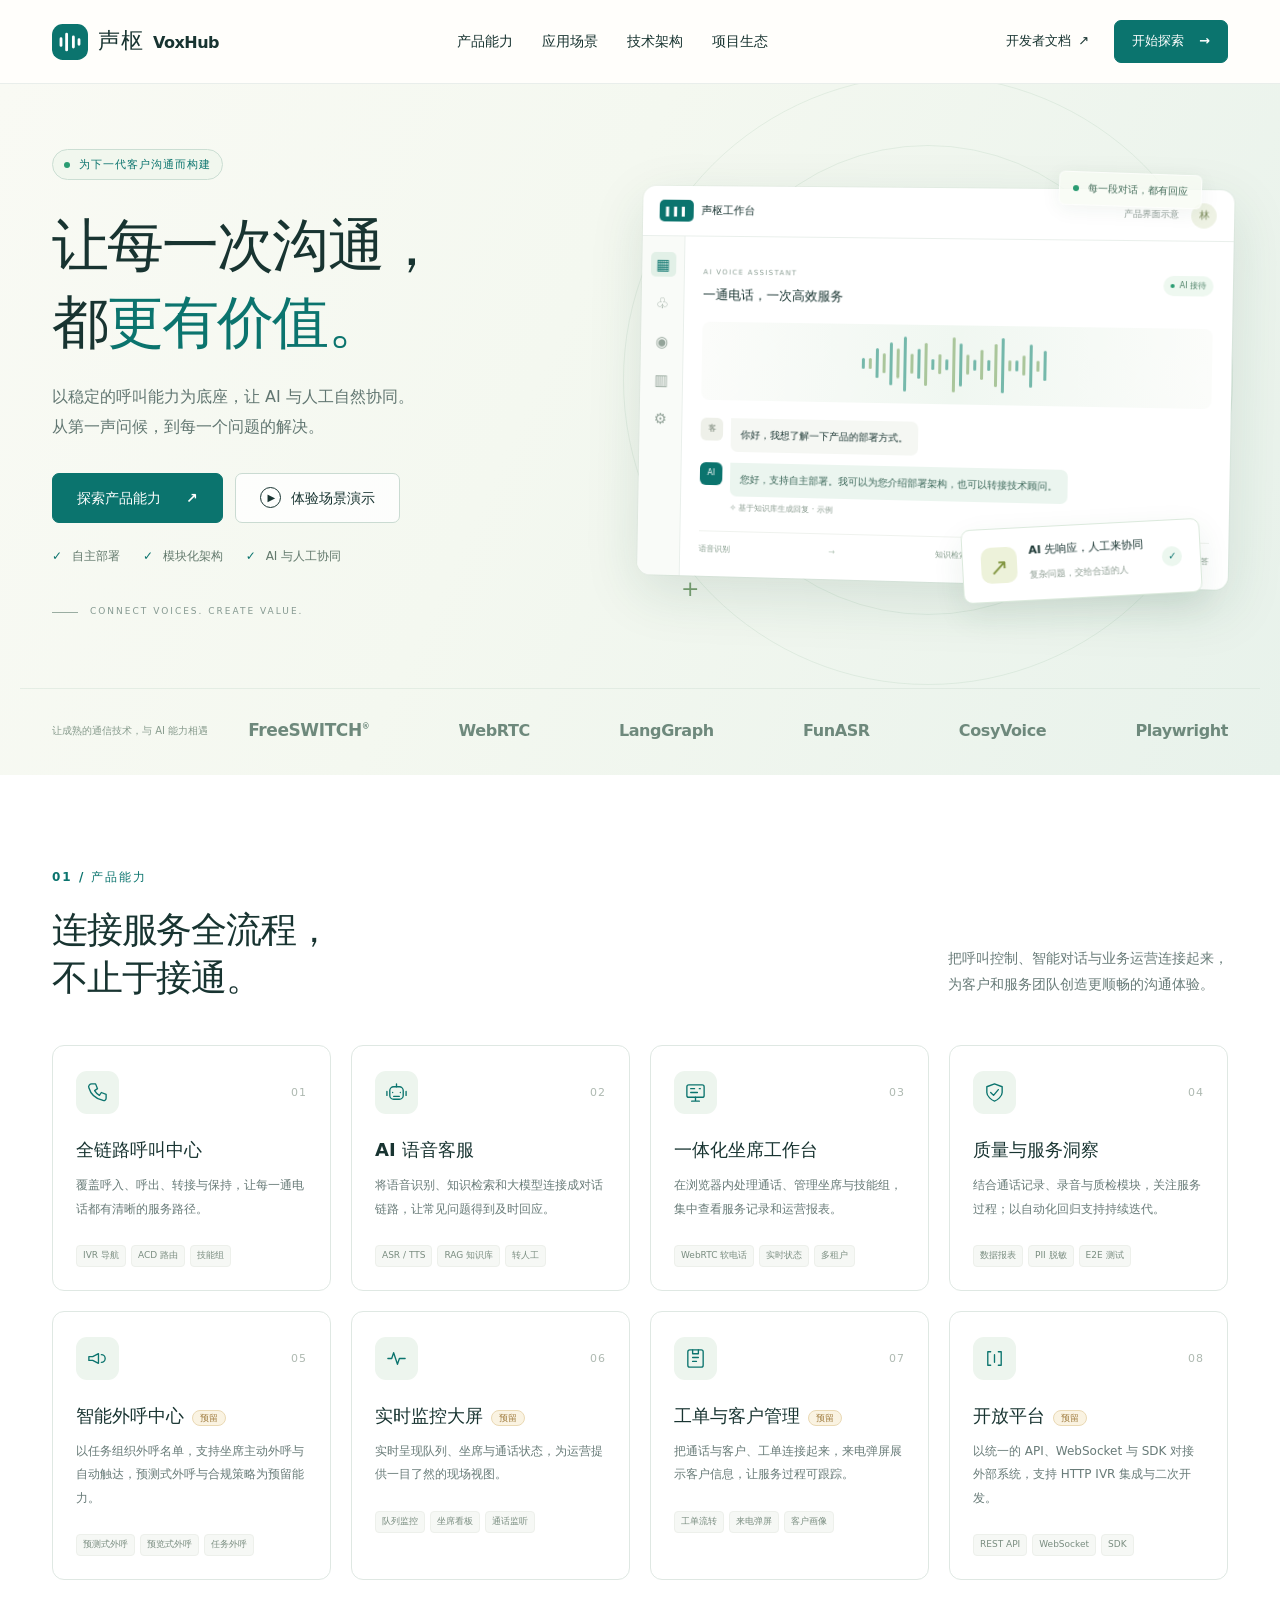
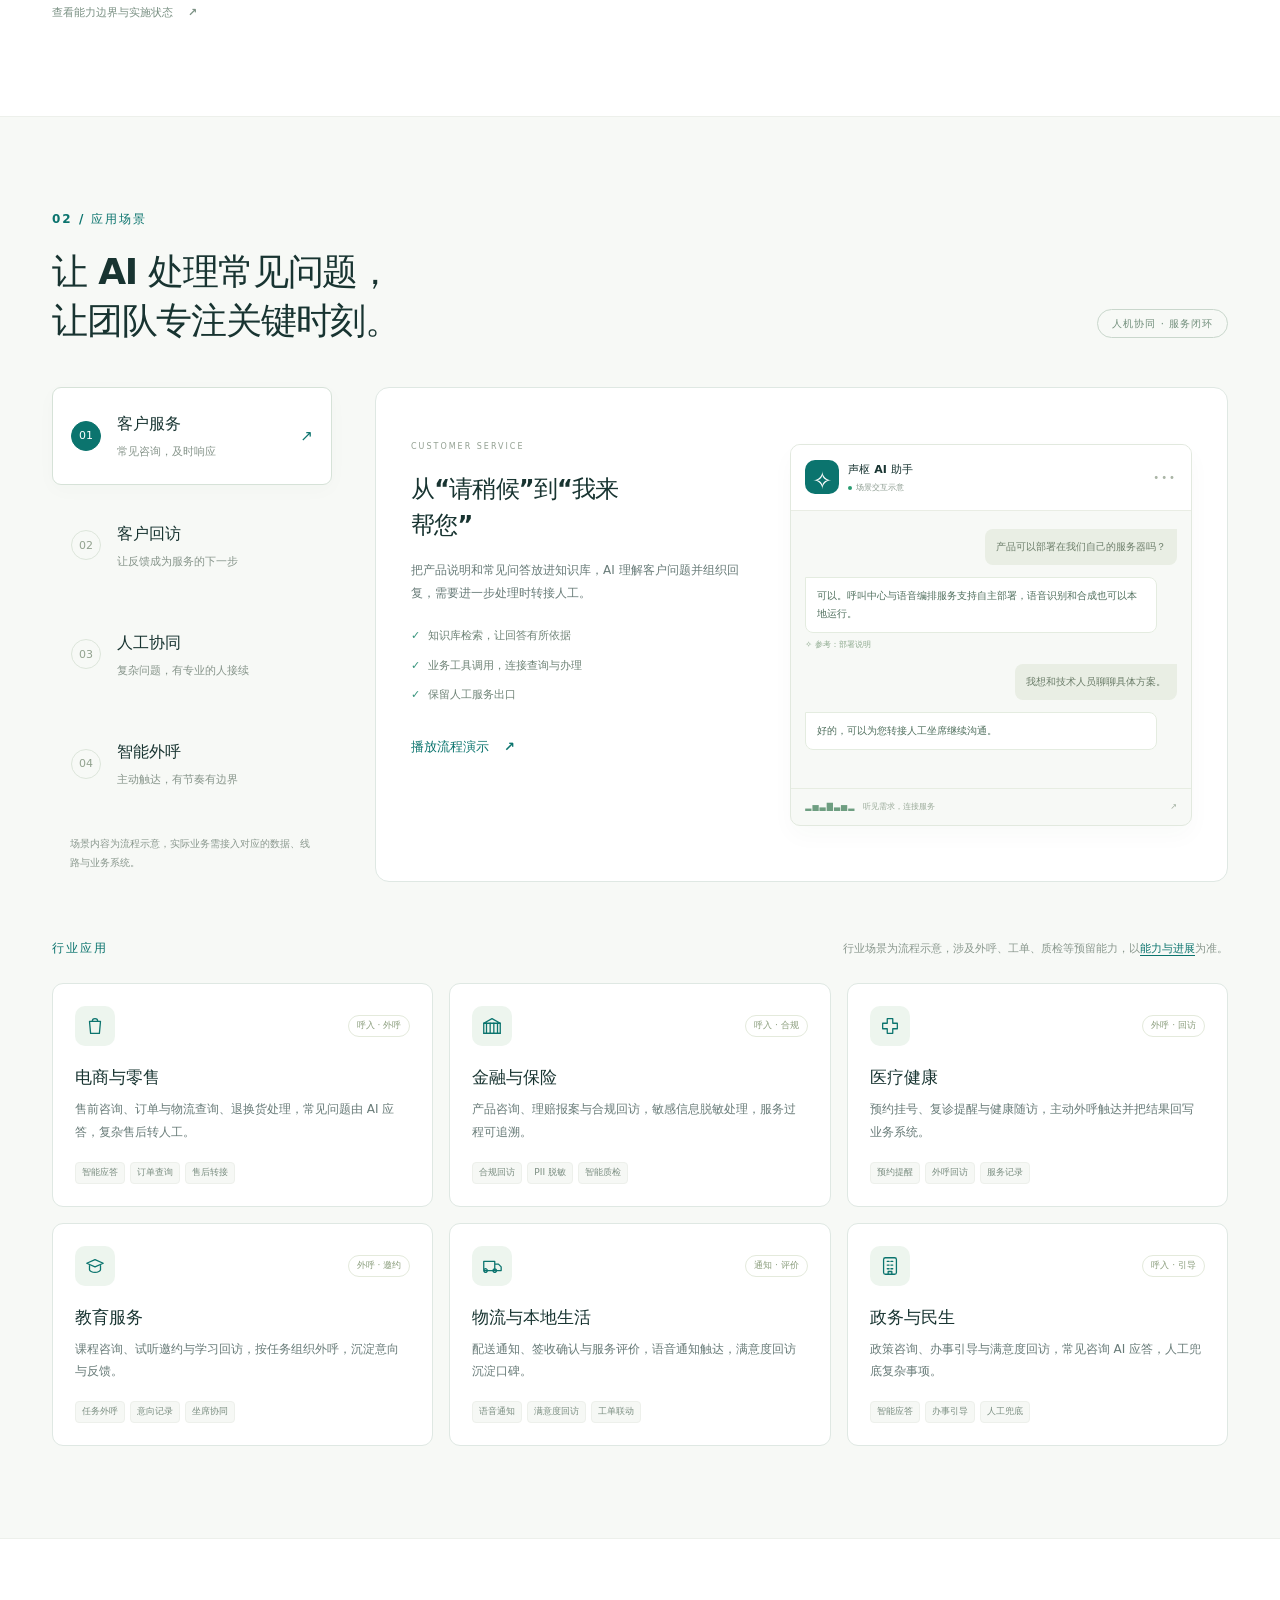
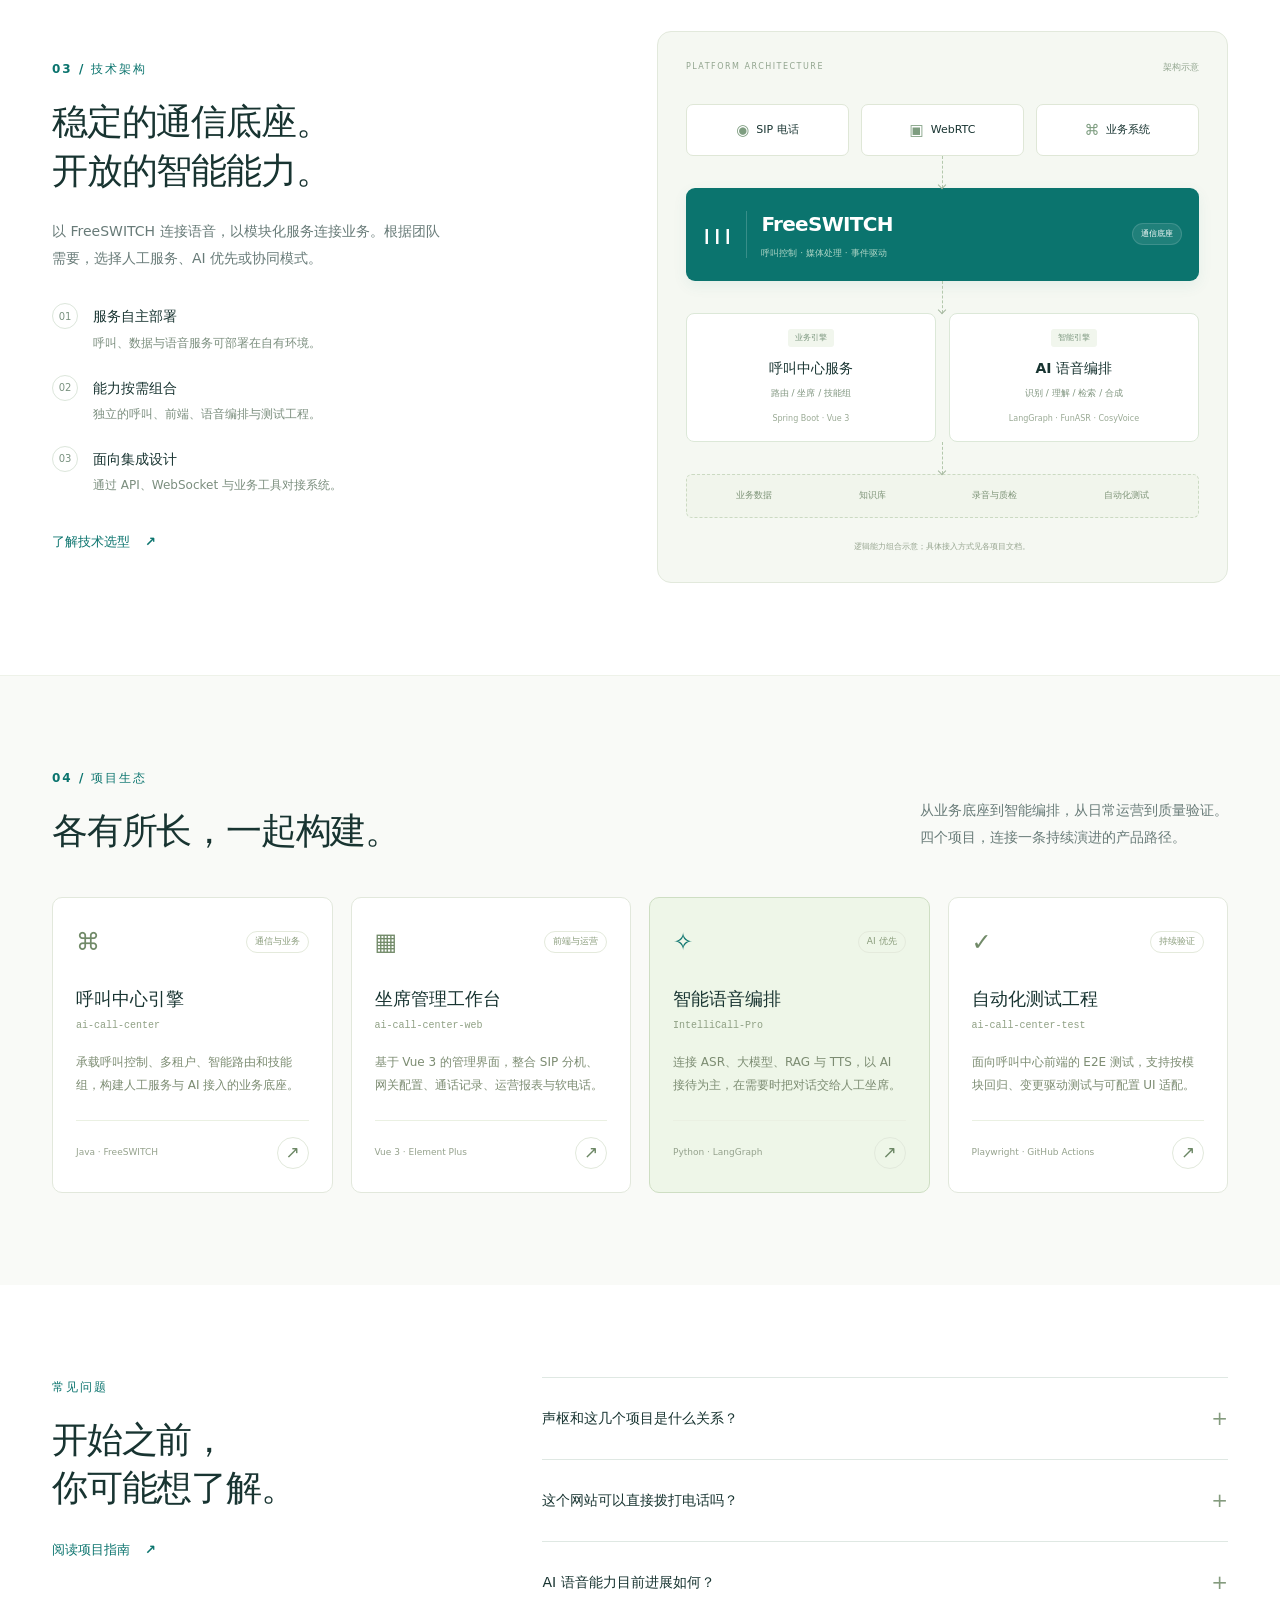
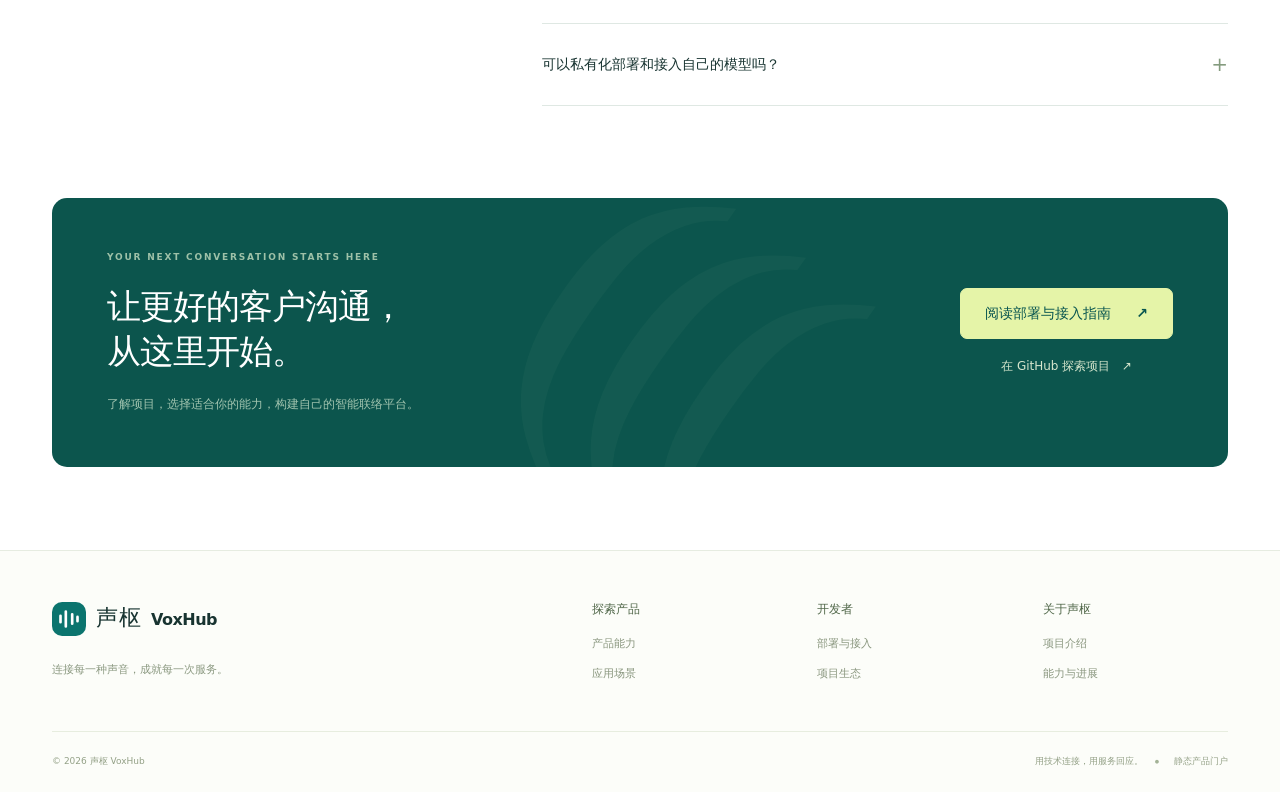
==== commit 7ac273f9: "feat: add industry application scenarios to the scenarios section 在应用场景新增行业应用子区块，覆盖电商、金融、医疗、教育、物流与 政" ====
--- a/index.html
+++ b/index.html
@@ -93,6 +93,17 @@
           <div class="conversation"><div class="conversation-header"><span class="bot-symbol">✧</span><div><strong>声枢 AI 助手</strong><small><span class="status-dot"></span> 场景交互示意</small></div><span class="conversation-dots" aria-hidden="true">•••</span></div><div class="conversation-messages" id="scenario-messages"><p class="bubble-user">产品可以部署在我们自己的服务器吗？</p><p class="bubble-ai">可以。呼叫中心与语音编排服务支持自主部署，语音识别和合成也可以本地运行。</p><span class="conversation-source">✧ 参考：部署说明</span><p class="bubble-user">我想和技术人员聊聊具体方案。</p><p class="bubble-ai">好的，可以为您转接人工坐席继续沟通。</p></div><div class="conversation-footer"><span class="tiny-bars" aria-hidden="true">▂▅▃▇▃▅▂</span><span>听见需求，连接服务</span><span aria-hidden="true">↗</span></div></div>
         </div>
       </div>
+      <div class="industry-block">
+        <div class="industry-head"><p class="eyebrow">行业应用</p><p class="industry-note">行业场景为流程示意，涉及外呼、工单、质检等预留能力，以<a href="./guide.html#capability-status">能力与进展</a>为准。</p></div>
+        <div class="industry-grid">
+          <article class="industry-card"><div class="industry-top"><span class="industry-icon"><svg viewBox="0 0 24 24"><path d="M6 7h12l-1.2 13H7.2L6 7Z"/><path d="M9 7a3 3 0 0 1 6 0"/></svg></span><span class="industry-type">呼入 · 外呼</span></div><h3>电商与零售</h3><p>售前咨询、订单与物流查询、退换货处理，常见问题由 AI 应答，复杂售后转人工。</p><div class="tags"><span>智能应答</span><span>订单查询</span><span>售后转接</span></div></article>
+          <article class="industry-card"><div class="industry-top"><span class="industry-icon"><svg viewBox="0 0 24 24"><path d="M3 9h18v11H3z"/><path d="M3 9 12 4l9 5M6 9v11M10 9v11M14 9v11M18 9v11M3 20h18"/></svg></span><span class="industry-type">呼入 · 合规</span></div><h3>金融与保险</h3><p>产品咨询、理赔报案与合规回访，敏感信息脱敏处理，服务过程可追溯。</p><div class="tags"><span>合规回访</span><span>PII 脱敏</span><span>智能质检</span></div></article>
+          <article class="industry-card"><div class="industry-top"><span class="industry-icon"><svg viewBox="0 0 24 24"><path d="M9 4h6v5h5v6h-5v5H9v-5H4V9h5V4Z"/></svg></span><span class="industry-type">外呼 · 回访</span></div><h3>医疗健康</h3><p>预约挂号、复诊提醒与健康随访，主动外呼触达并把结果回写业务系统。</p><div class="tags"><span>预约提醒</span><span>外呼回访</span><span>服务记录</span></div></article>
+          <article class="industry-card"><div class="industry-top"><span class="industry-icon"><svg viewBox="0 0 24 24"><path d="M12 5 3 9l9 4 9-4-9-4Z"/><path d="M6 11.5V16c0 1.2 2.7 3 6 3s6-1.8 6-3v-4.5"/></svg></span><span class="industry-type">外呼 · 邀约</span></div><h3>教育服务</h3><p>课程咨询、试听邀约与学习回访，按任务组织外呼，沉淀意向与反馈。</p><div class="tags"><span>任务外呼</span><span>意向记录</span><span>坐席协同</span></div></article>
+          <article class="industry-card"><div class="industry-top"><span class="industry-icon"><svg viewBox="0 0 24 24"><path d="M3 7h12v10H3zM15 10h4l3 3v4h-7M7 17a2 2 0 1 0 0 .01M17 17a2 2 0 1 0 0 .01"/></svg></span><span class="industry-type">通知 · 评价</span></div><h3>物流与本地生活</h3><p>配送通知、签收确认与服务评价，语音通知触达，满意度回访沉淀口碑。</p><div class="tags"><span>语音通知</span><span>满意度回访</span><span>工单联动</span></div></article>
+          <article class="industry-card"><div class="industry-top"><span class="industry-icon"><svg viewBox="0 0 24 24"><rect x="5" y="3" width="14" height="18" rx="2"/><path d="M9 7h2m2 0h2M9 11h2m2 0h2M9 15h2m2 0h2M10 21v-3h4v3"/></svg></span><span class="industry-type">呼入 · 引导</span></div><h3>政务与民生</h3><p>政策咨询、办事引导与满意度回访，常见咨询 AI 应答，人工兜底复杂事项。</p><div class="tags"><span>智能应答</span><span>办事引导</span><span>人工兜底</span></div></article>
+        </div>
+      </div>
     </div>
   </section>
 
--- a/assets/style.css
+++ b/assets/style.css
@@ -9,4 +9,8 @@
 @media(max-width:950px){.header{height:72px}.header-inner{gap:20px}.docs-link{display:none}.navigation{gap:20px}.header-actions .button{padding:8px 13px}.hero-inner{grid-template-columns:1fr 1fr;min-height:540px;gap:22px;padding-top:55px;padding-bottom:55px}.hero h1{font-size:43px}.hero-description{font-size:13px}.hero-buttons{flex-wrap:wrap;gap:10px}.hero-buttons .button{font-size:12px;padding:11px 17px;gap:12px}.hero-notes{font-size:10px;gap:14px}.hero-art{height:345px}.console-main{padding:15px 12px}.console-heading h2{font-size:11px}.console-sidebar{width:33px}.chat-message{font-size:9px}.console-title{font-size:10px}.waveform{height:61px;gap:3px}.floating-label{font-size:9px;right:0;top:-16px}.handoff-card{padding:11px 12px;right:0;bottom:-25px}.handoff-card strong{font-size:10px}.hero-footer{flex-direction:column;gap:17px;padding-top:22px;padding-bottom:24px}.tech-names{width:100%;justify-content:space-around;font-size:15px;gap:15px}.hero-footer>span{font-size:10px}.section{padding:70px 0}h2{font-size:30px}.capability-grid,.project-grid{grid-template-columns:repeat(2,1fr);gap:18px}.cap-card{padding:25px}.cap-card h3,.project-card h3{font-size:18px}.cap-card p{font-size:13px}.tags span{font-size:10px}.scenario-layout{grid-template-columns:1fr;gap:24px}.scenario-tabs{display:grid;grid-template-columns:repeat(4,1fr);gap:10px}.scenario-tab{padding:17px 13px;gap:10px}.scenario-tab-icon{width:25px;height:25px;font-size:9px}.scenario-tab strong{font-size:14px}.scenario-tab small{font-size:10px}.scenario-note{display:none}.scenario-panel{padding:30px;gap:35px;grid-template-columns:1fr 1fr}.scenario-detail{padding-top:15px}.scenario-detail h3{font-size:25px;max-width:none}.scenario-detail>p{font-size:13px}.check-list li{font-size:12px}.conversation-messages{font-size:11px;min-height:260px}.architecture-layout{grid-template-columns:1fr 1.1fr;gap:32px}.architecture-copy>p:not(.eyebrow){font-size:12px}.architecture-points p{font-size:11px}.architecture-diagram{padding:20px}.diagram-inputs{gap:6px}.diagram-inputs>div{font-size:9px}.core-label{display:none}.diagram-services>div{padding:12px 9px}.diagram-services small{font-size:7px}.diagram-services strong{font-size:12px}.diagram-foundation{font-size:8px}.project-card{padding:25px}.project-card>p{font-size:13px}.project-bottom>span{font-size:10px}.faq-layout{gap:40px}.start-panel{padding:40px}.start-panel h2{font-size:29px}.start-panel p:not(.eyebrow){max-width:330px}.start-panel .button{font-size:12px;padding:13px 17px;gap:15px}.footer-main{gap:25px;grid-template-columns:2fr repeat(3,1fr)}.guide-layout{grid-template-columns:170px 1fr;gap:30px}}
 @media(max-width:700px){html{scroll-padding-top:84px}.container{padding-inline:22px}.header{height:68px}.header-inner{justify-content:space-between;gap:12px}.brand{font-size:20px}.brand img{width:31px;height:31px}.brand-en{font-size:14px}.header-actions{margin-left:auto}.header-actions .button{font-size:11px;padding:7px 11px;gap:9px}.menu-toggle{display:flex;flex-direction:column;gap:4px;justify-content:center;align-items:center;width:35px;height:35px;border:0;background:transparent;order:3;margin-left:4px}.menu-toggle span{height:1.5px;width:19px;background:var(--ink);transition:transform .2s}.menu-toggle[aria-expanded=true] span:nth-child(1){transform:translateY(5.5px) rotate(45deg)}.menu-toggle[aria-expanded=true] span:nth-child(2){opacity:0}.menu-toggle[aria-expanded=true] span:nth-child(3){transform:translateY(-5.5px) rotate(-45deg)}.navigation{display:none;position:absolute;top:67px;left:0;right:0;flex-direction:column;gap:0;padding:10px 22px 19px;background:#fcfdf9;border-bottom:1px solid var(--line);box-shadow:0 14px 20px #24422a0a}.navigation.open{display:flex}.navigation a{font-size:14px;padding:12px 2px}.navigation a:after{display:none}.hero-inner{grid-template-columns:1fr;gap:46px;padding-top:42px;padding-bottom:60px;min-height:0}.hero-copy{max-width:520px}.hero h1{font-size:45px;letter-spacing:-1.5px;line-height:1.32}.eyebrow{font-size:11px}.hero-description{font-size:14px;line-height:1.95;margin-top:19px}.hero-buttons{margin-top:24px}.hero-buttons .button{font-size:12px;padding:12px 17px;gap:15px}.hero-notes{font-size:10px;gap:23px;margin-top:19px}.hero-caption{display:none}.hero-art{height:342px;max-width:485px;width:100%;margin:auto;padding:0 7px}.console-main{padding:18px 15px}.console-heading h2{font-size:12px}.console-top{height:45px}.console-sidebar{width:34px}.chat-message{font-size:10px}.waveform{height:63px}.orbit-one{width:370px;height:370px}.orbit-two{width:480px;height:480px}.floating-label{top:-16px;right:14px;font-size:8px}.handoff-card{bottom:-20px;right:17px;padding:12px 14px}.handoff-card strong{font-size:11px}.handoff-card div>span{font-size:9px}.cross-one{top:-10px;left:19px}.cross-two{bottom:-16px;left:20px}.hero-footer{padding-block:22px;gap:18px}.tech-names{display:grid;grid-template-columns:repeat(3,1fr);text-align:center;row-gap:15px;font-size:14px}.tech-names strong:nth-child(1){font-size:14px}.hero-footer>span{font-size:10px}.section{padding:56px 0}.section-heading{display:block;margin-bottom:28px}.section-heading h2,h2{font-size:29px;letter-spacing:-.8px}.section-intro{margin-top:20px;font-size:13px}.desktop-only{display:none}.capability-grid{grid-template-columns:1fr 1fr;gap:12px}.cap-card{padding:20px 16px}.card-top{margin-bottom:20px}.feature-icon{width:37px;height:37px;border-radius:9px}.feature-icon svg{width:21px;height:21px}.cap-card h3{font-size:15px;line-height:1.55}.cap-card p{font-size:11px;line-height:1.85}.tags{gap:4px;margin-top:18px}.tags span{font-size:8px;padding:2px 4px}.card-number{font-size:9px}.outline-label{display:inline-block;margin-top:19px}.scenario-tabs{grid-template-columns:repeat(2,1fr);gap:5px}.scenario-tab{padding:12px 6px;text-align:center;justify-content:center;gap:0}.scenario-tab-icon,.tab-arrow{display:none}.scenario-tab strong{font-size:13px}.scenario-tab small{font-size:8px;margin-top:3px}.scenario-layout{gap:17px}.scenario-panel{grid-template-columns:1fr;padding:24px;gap:28px}.scenario-detail{padding-top:0}.scenario-detail h3{font-size:24px;margin:9px 0 13px}.scenario-detail>p{font-size:13px}.check-list{margin:20px 0}.check-list li{font-size:12px;margin-bottom:8px}.conversation{max-width:400px;width:100%;margin:auto}.conversation-header{padding:14px 17px}.conversation-header strong{font-size:12px}.conversation-messages{padding:20px 18px 16px;font-size:12px;min-height:0;gap:12px}.conversation-source{font-size:9px}.conversation-footer{font-size:9px;padding:13px 17px}.architecture-layout{grid-template-columns:1fr;gap:35px}.architecture-copy>p:not(.eyebrow){font-size:13px;max-width:none}.architecture-points{gap:18px;margin:25px 0}.architecture-points p{font-size:12px}.architecture-diagram{padding:22px}.diagram-inputs>div{font-size:10px}.diagram-services strong{font-size:14px}.diagram-services small{font-size:8px}.diagram-services>div{padding:14px 8px}.diagram-foundation{font-size:9px}.diagram-top{font-size:8px}.project-grid{grid-template-columns:1fr 1fr;gap:12px}.project-card{padding:20px 16px}.project-heading{margin-bottom:19px;gap:4px}.project-type{font-size:8px;padding:2px 5px}.project-symbol{font-size:21px}.project-card h3{font-size:15px}.project-card code{font-size:8px}.project-card>p{font-size:11px;margin-top:13px;margin-bottom:17px;line-height:1.85}.project-bottom{padding-top:13px;gap:5px}.project-bottom>span{font-size:8px}.project-bottom a{width:27px;height:27px;flex-shrink:0}.faq-layout{grid-template-columns:1fr;gap:28px}.faq-layout h2 br{display:none}.faq-layout .text-link{margin-top:20px}.faq-list summary{font-size:13px;padding:20px 0}.faq-list details>p{font-size:12px;padding-right:12px}.start-section{padding-bottom:54px}.start-panel{padding:32px 26px;display:block}.start-panel h2{font-size:29px}.start-panel p:not(.eyebrow){font-size:12px;line-height:1.95}.start-panel .eyebrow{font-size:7px;letter-spacing:1.4px}.start-actions{align-items:flex-start;margin-top:28px;gap:15px}.start-panel .button{font-size:12px;padding:12px 18px}.start-github{font-size:11px}.start-decoration{left:55%;top:-130px}.footer-main{grid-template-columns:repeat(3,1fr);gap:28px 15px;padding:35px 0}.footer-brand{grid-column:1/-1}.footer-brand p{margin-top:10px}.footer-main>div:not(:first-child){font-size:10px;gap:8px}.footer-main strong{font-size:11px}.footer-bottom{font-size:8px;display:flex;flex-direction:column;gap:6px;padding:19px 0}.footer-dot{margin:0 9px}.demo-dialog{padding:24px}.demo-dialog h2{font-size:23px}.demo-intro{font-size:12px}.demo-stage{padding:20px;min-height:240px}.demo-stage h3{font-size:19px}.demo-stage p{font-size:12px}.demo-steps{gap:6px;margin:23px 0}.demo-steps li{font-size:9px}.demo-quote{font-size:11px}.demo-controls .button{padding:11px 19px;font-size:12px}.demo-disclaimer{font-size:9px}.guide-hero{padding:35px 0}.guide-hero h1{font-size:33px}.guide-hero .lead{font-size:13px}.guide-layout{grid-template-columns:1fr;gap:30px;padding-top:30px;padding-bottom:40px}.guide-toc{position:static;display:flex;flex-flow:row wrap;gap:12px 19px;padding:17px;background:var(--cream);border:1px solid var(--line);border-radius:8px;font-size:11px}.guide-toc strong{width:100%;margin:0}.guide-content h2{font-size:24px}.guide-content p,.guide-content li{font-size:13px}.guide-content pre{padding:18px 14px;font-size:11px}.guide-content section{margin-bottom:40px}.status-card h3{font-size:14px}.status-card p{font-size:12px}.guide-note{padding:14px 16px}.guide-content code{font-size:11px}}
 @media(max-width:370px){.container{padding-inline:16px}.hero h1{font-size:39px}.hero-description{font-size:12px}.brand-en{display:none}.hero-buttons .button{padding:11px 13px;font-size:11px}.hero-art{height:352px}.hero-notes{gap:17px;font-size:9px}.capability-grid,.project-grid{grid-template-columns:1fr}.cap-card h3,.project-card h3{font-size:18px}.cap-card p,.project-card>p{font-size:13px}.tags span{font-size:10px}.project-card code{font-size:11px}.project-bottom>span{font-size:11px}.scenario-panel{padding:20px}.diagram-services small{font-size:7px}.console-heading h2{font-size:10px}.live-pill{font-size:7px}.chat-message{font-size:9px}}
+.industry-block{margin-top:56px}.industry-head{display:flex;align-items:baseline;justify-content:space-between;gap:30px;margin-bottom:24px}.industry-head .eyebrow{margin-bottom:0}.industry-note{font-size:11px;color:#8b998f}.industry-note a{color:var(--green);text-decoration:underline;text-underline-offset:3px}.industry-grid{display:grid;grid-template-columns:repeat(3,1fr);gap:16px}.industry-card{border:1px solid var(--line);background:white;border-radius:11px;padding:22px;transition:border-color .2s,transform .2s}.industry-card:hover{border-color:#a8c8b5;transform:translateY(-3px)}.industry-top{display:flex;align-items:center;justify-content:space-between;margin-bottom:20px}.industry-icon{display:grid;place-items:center;width:40px;height:40px;border-radius:10px;background:#edf5ee;color:var(--green)}.industry-icon svg{width:22px;height:22px;fill:none;stroke:currentColor;stroke-width:1.4;stroke-linecap:round;stroke-linejoin:round}.industry-type{font-size:9px;color:#8a9d7c;border:1px solid #e4eadc;border-radius:20px;padding:2px 8px}.industry-card h3{font-size:17px;margin-bottom:9px}.industry-card p{font-size:12px;color:var(--muted);line-height:1.9}.industry-card .tags{margin-top:18px}
+@media(max-width:950px){.industry-grid{grid-template-columns:repeat(2,1fr)}}
+@media(max-width:700px){.industry-head{display:block}.industry-note{margin-top:12px}.industry-grid{grid-template-columns:1fr 1fr;gap:12px}.industry-card{padding:18px 16px}.industry-card h3{font-size:16px}.industry-card p{font-size:11px}}
+@media(max-width:370px){.industry-grid{grid-template-columns:1fr}}
 @media(prefers-reduced-motion:reduce){html{scroll-behavior:auto}*,*:before,*:after{animation:none!important;transition:none!important}}
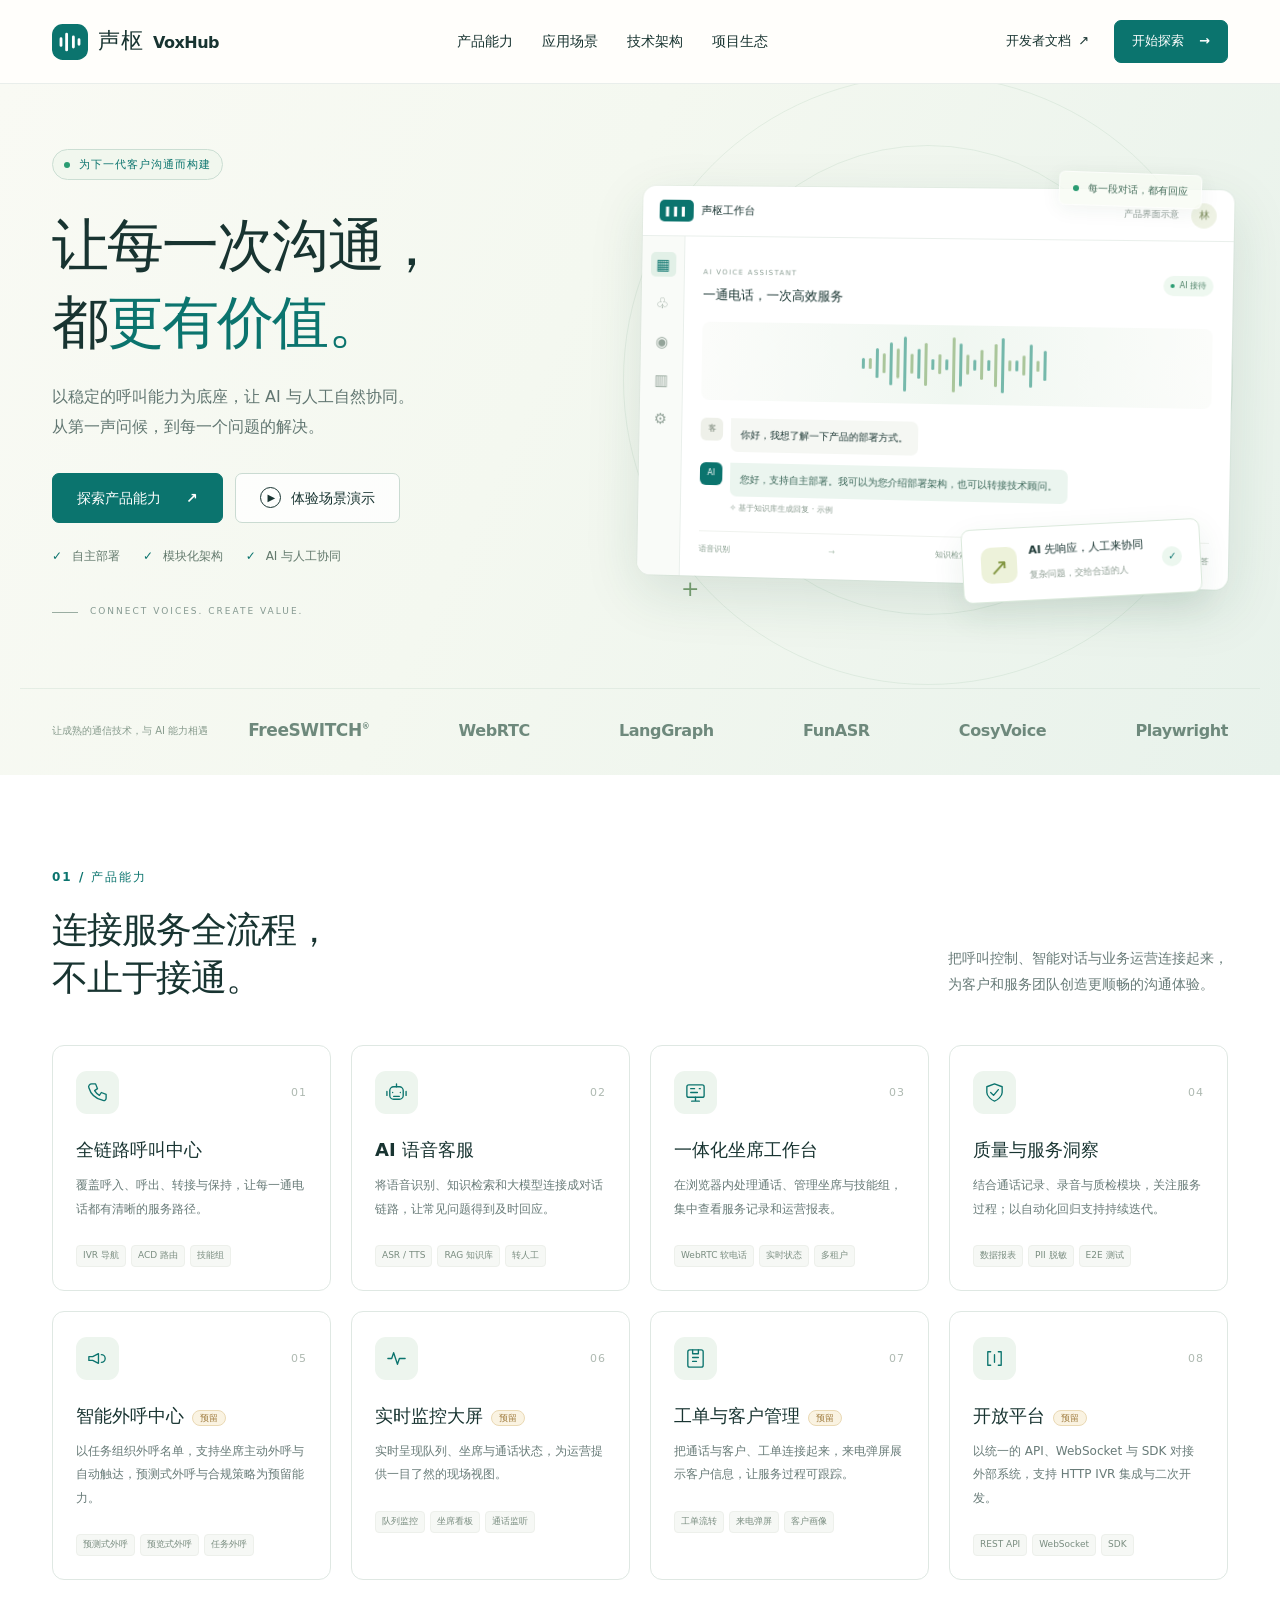
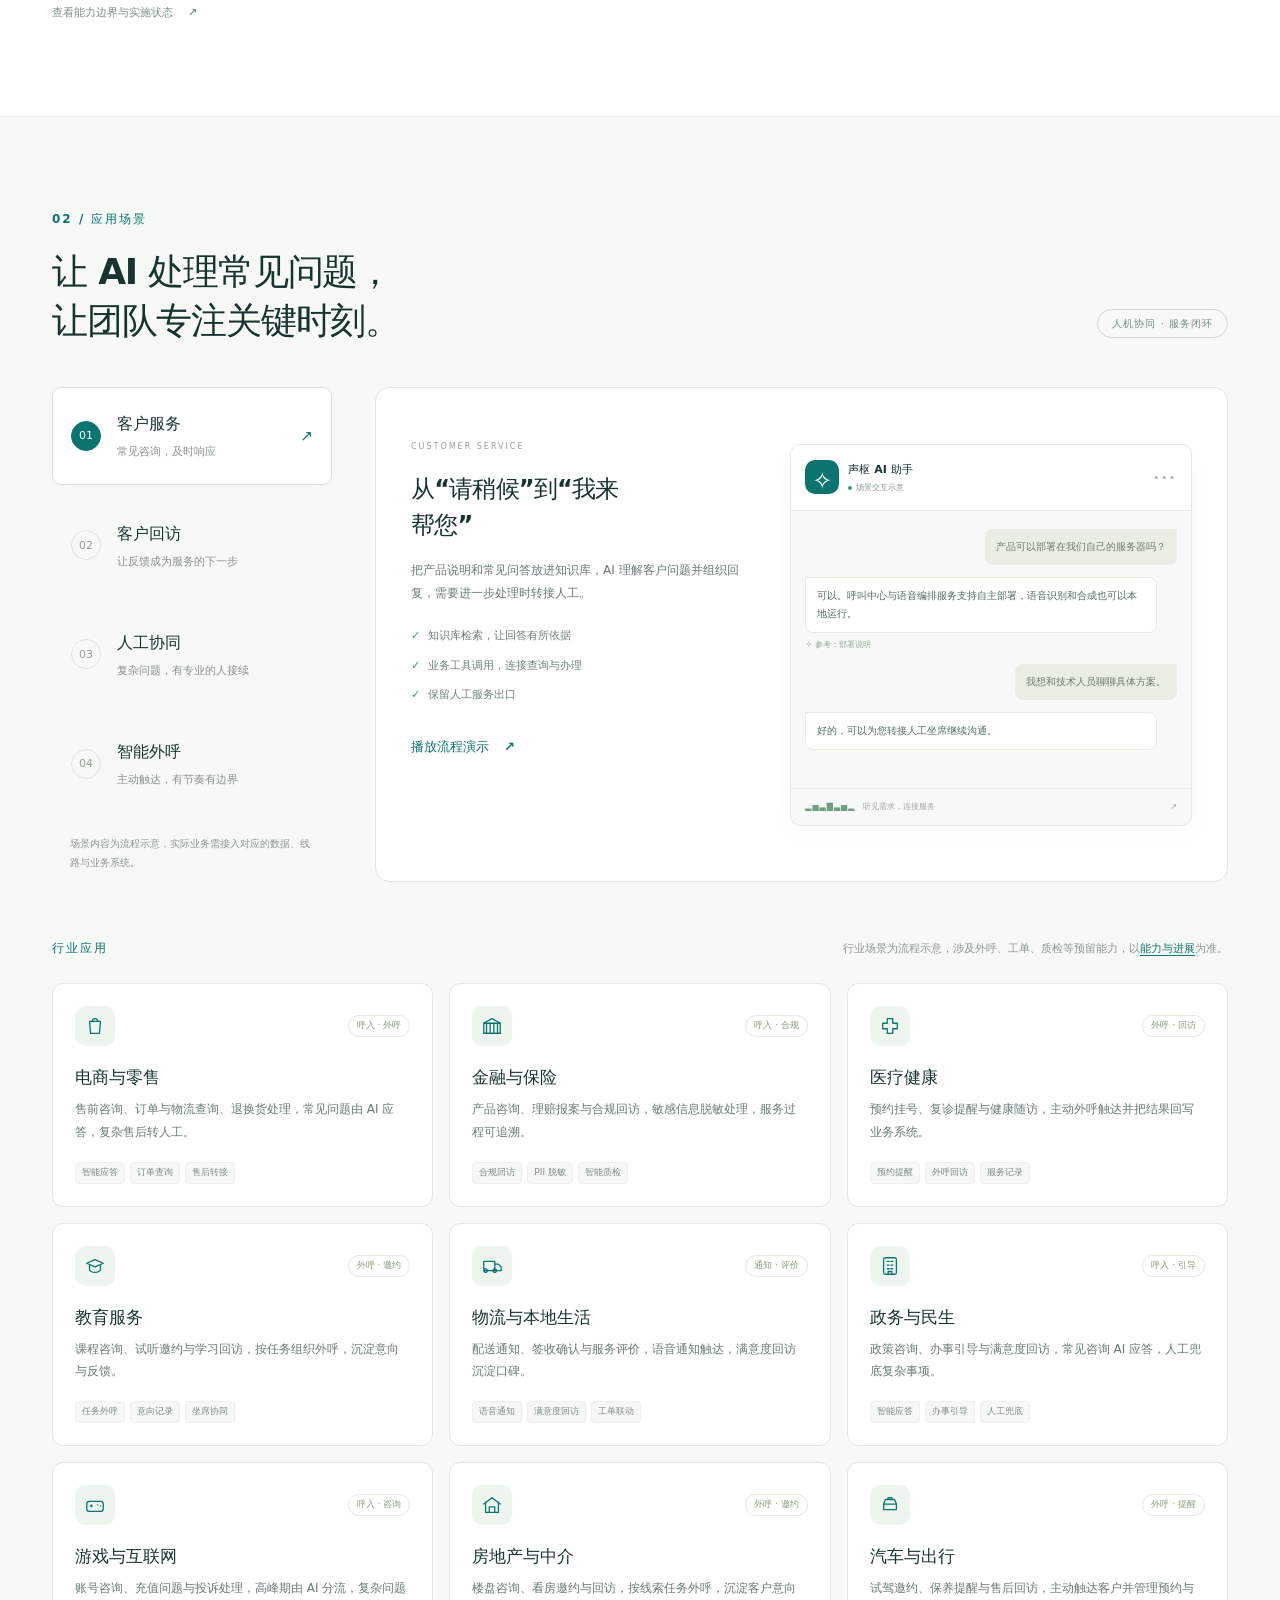
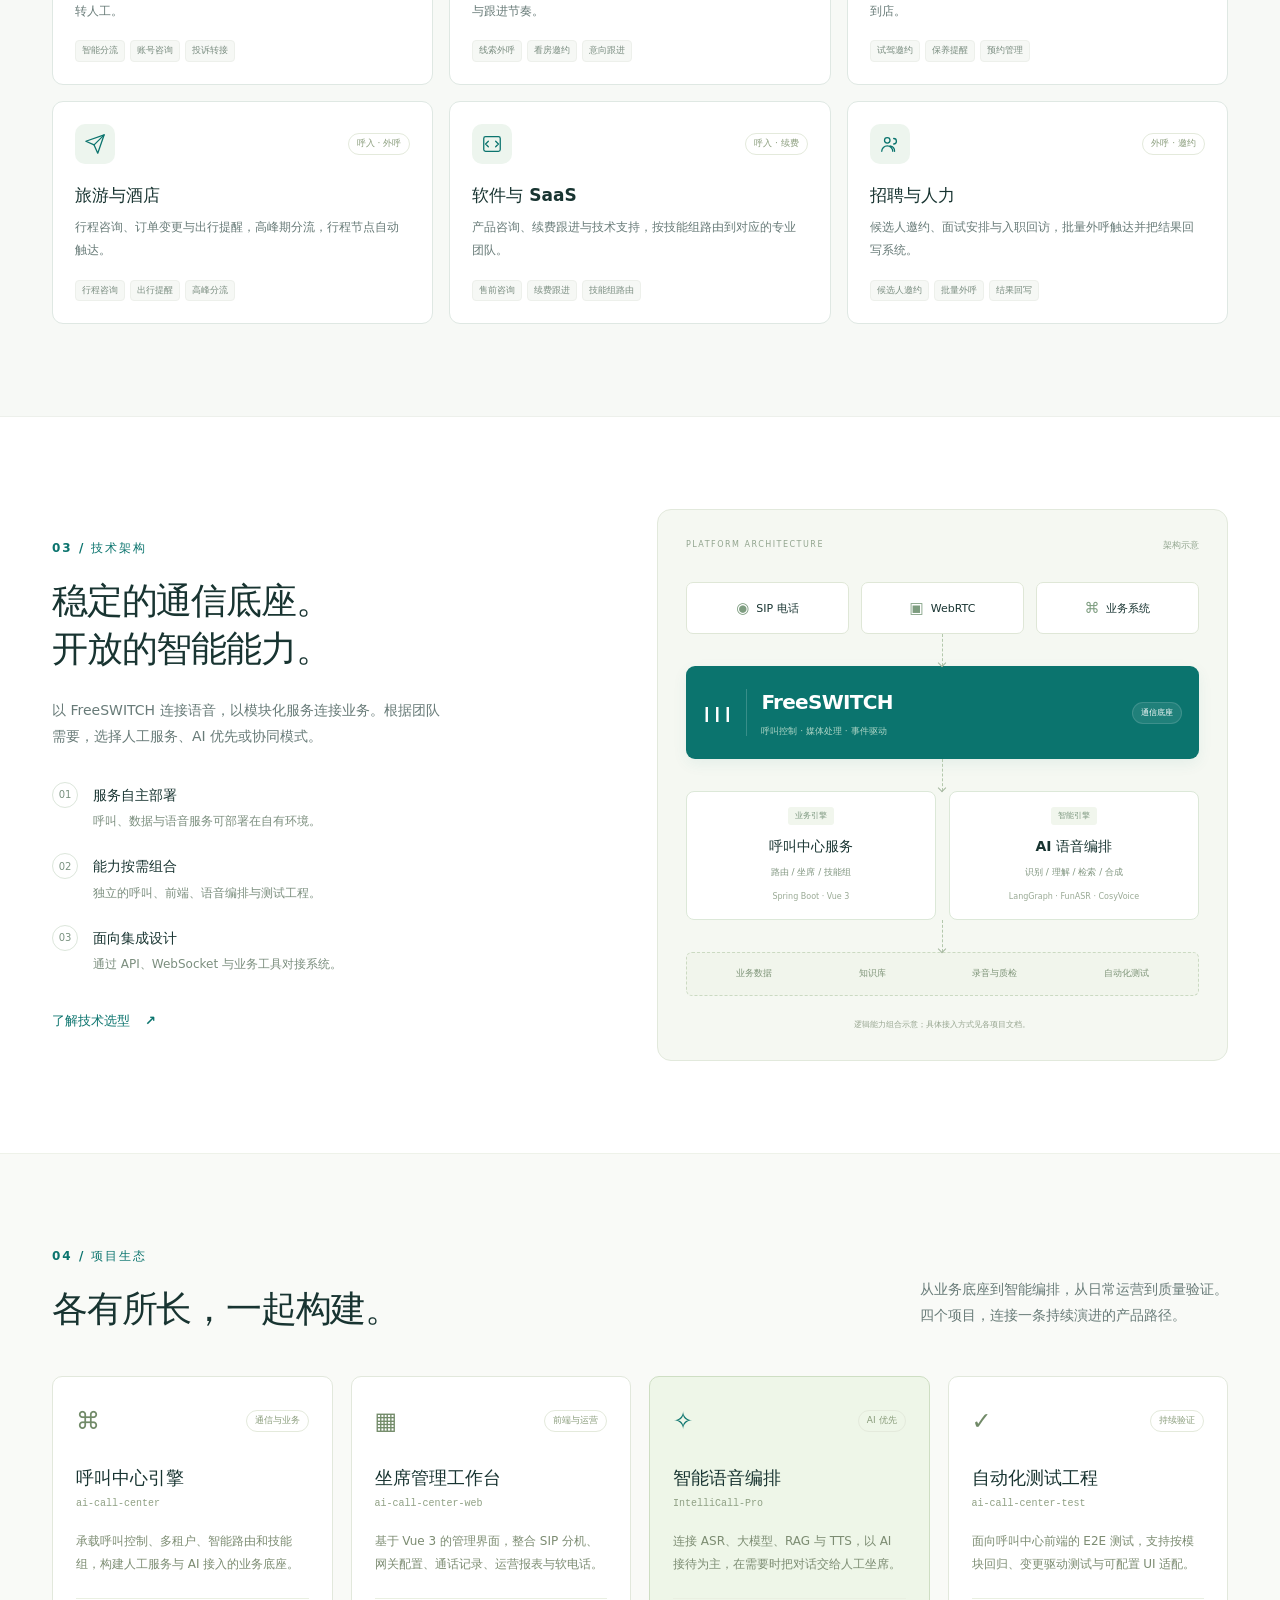
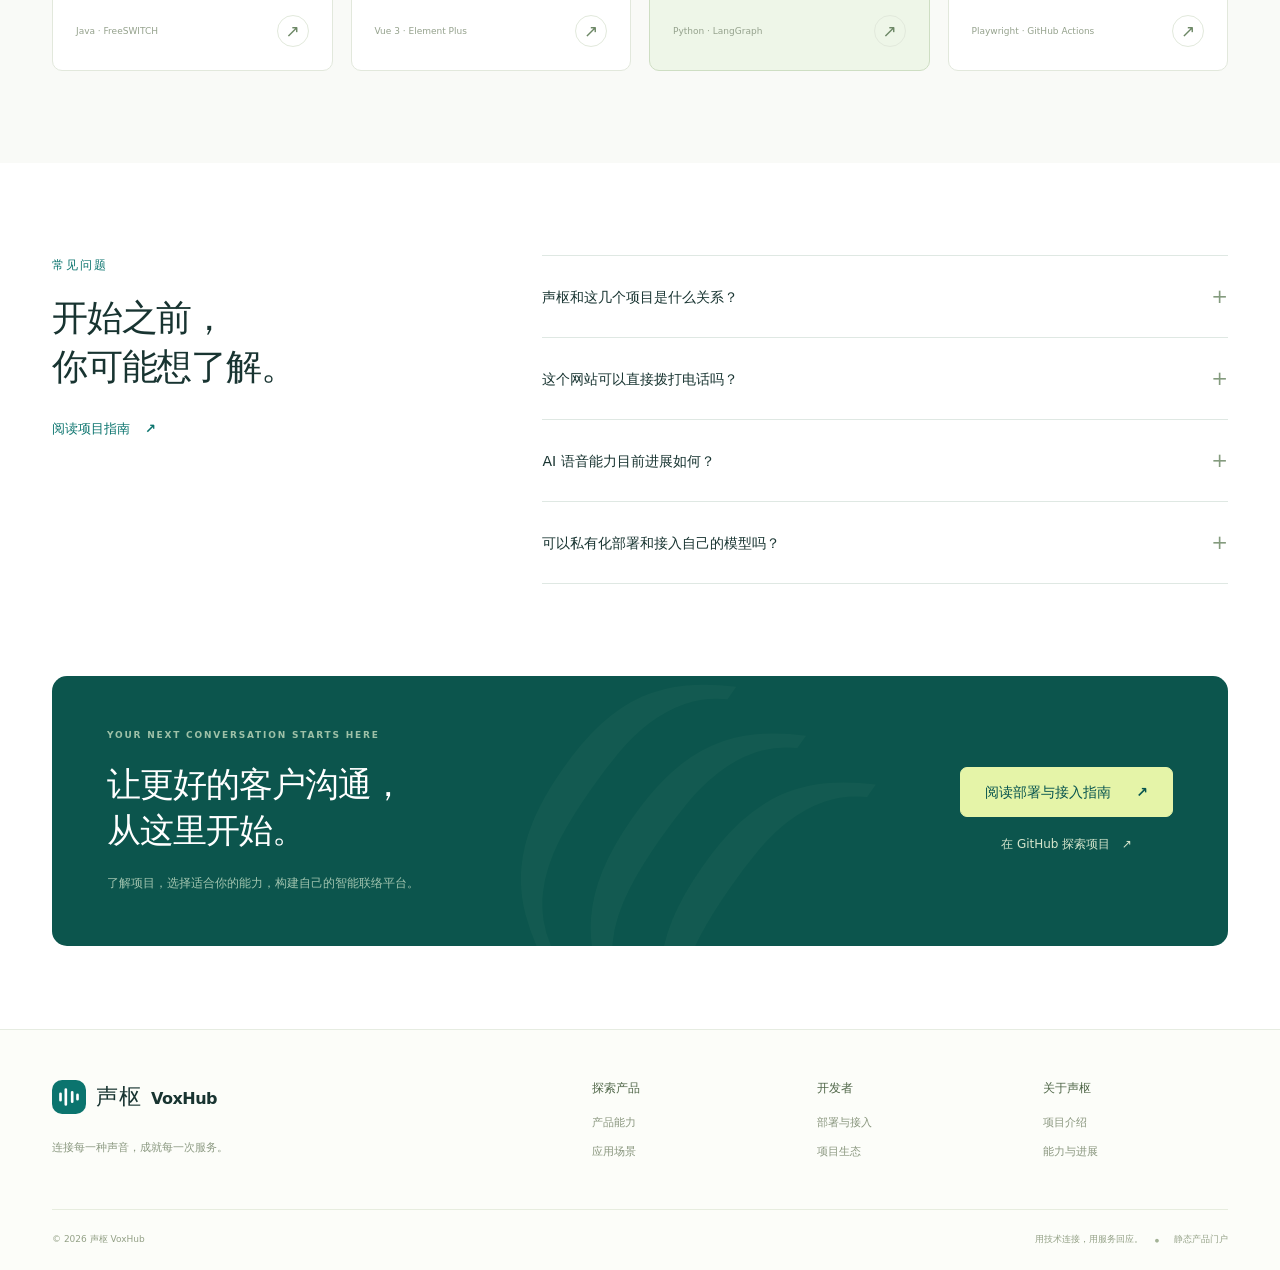
==== commit ea260e38: "feat: expand industry scenarios to twelve 补充游戏互联网、房地产、汽车出行、旅游酒店、软件 SaaS 与招聘人力 六类行业场景，覆盖更完整的呼叫中心典型行业应" ====
--- a/index.html
+++ b/index.html
@@ -102,6 +102,12 @@
           <article class="industry-card"><div class="industry-top"><span class="industry-icon"><svg viewBox="0 0 24 24"><path d="M12 5 3 9l9 4 9-4-9-4Z"/><path d="M6 11.5V16c0 1.2 2.7 3 6 3s6-1.8 6-3v-4.5"/></svg></span><span class="industry-type">外呼 · 邀约</span></div><h3>教育服务</h3><p>课程咨询、试听邀约与学习回访，按任务组织外呼，沉淀意向与反馈。</p><div class="tags"><span>任务外呼</span><span>意向记录</span><span>坐席协同</span></div></article>
           <article class="industry-card"><div class="industry-top"><span class="industry-icon"><svg viewBox="0 0 24 24"><path d="M3 7h12v10H3zM15 10h4l3 3v4h-7M7 17a2 2 0 1 0 0 .01M17 17a2 2 0 1 0 0 .01"/></svg></span><span class="industry-type">通知 · 评价</span></div><h3>物流与本地生活</h3><p>配送通知、签收确认与服务评价，语音通知触达，满意度回访沉淀口碑。</p><div class="tags"><span>语音通知</span><span>满意度回访</span><span>工单联动</span></div></article>
           <article class="industry-card"><div class="industry-top"><span class="industry-icon"><svg viewBox="0 0 24 24"><rect x="5" y="3" width="14" height="18" rx="2"/><path d="M9 7h2m2 0h2M9 11h2m2 0h2M9 15h2m2 0h2M10 21v-3h4v3"/></svg></span><span class="industry-type">呼入 · 引导</span></div><h3>政务与民生</h3><p>政策咨询、办事引导与满意度回访，常见咨询 AI 应答，人工兜底复杂事项。</p><div class="tags"><span>智能应答</span><span>办事引导</span><span>人工兜底</span></div></article>
+          <article class="industry-card"><div class="industry-top"><span class="industry-icon"><svg viewBox="0 0 24 24"><path d="M6 8h12a3 3 0 0 1 3 3v5a3 3 0 0 1-3 3H6a3 3 0 0 1-3-3v-5a3 3 0 0 1 3-3Z"/><path d="M7 13h2M8 12v2M15 12h.01M18 13h.01"/></svg></span><span class="industry-type">呼入 · 咨询</span></div><h3>游戏与互联网</h3><p>账号咨询、充值问题与投诉处理，高峰期由 AI 分流，复杂问题转人工。</p><div class="tags"><span>智能分流</span><span>账号咨询</span><span>投诉转接</span></div></article>
+          <article class="industry-card"><div class="industry-top"><span class="industry-icon"><svg viewBox="0 0 24 24"><path d="M3 11 12 4l9 7M5 9v11h14V9"/><path d="M9 20v-6h6v6"/></svg></span><span class="industry-type">外呼 · 邀约</span></div><h3>房地产与中介</h3><p>楼盘咨询、看房邀约与回访，按线索任务外呼，沉淀客户意向与跟进节奏。</p><div class="tags"><span>线索外呼</span><span>看房邀约</span><span>意向跟进</span></div></article>
+          <article class="industry-card"><div class="industry-top"><span class="industry-icon"><svg viewBox="0 0 24 24"><path d="M5 11 7 6h10l2 5M5 11h14v6H5zM7 17h.01M17 17h.01M9 6l1-2h4l1 2"/></svg></span><span class="industry-type">外呼 · 提醒</span></div><h3>汽车与出行</h3><p>试驾邀约、保养提醒与售后回访，主动触达客户并管理预约与到店。</p><div class="tags"><span>试驾邀约</span><span>保养提醒</span><span>预约管理</span></div></article>
+          <article class="industry-card"><div class="industry-top"><span class="industry-icon"><svg viewBox="0 0 24 24"><path d="m22 2-7 20-4-9-9-4 20-7Z"/><path d="M22 2 11 13"/></svg></span><span class="industry-type">呼入 · 外呼</span></div><h3>旅游与酒店</h3><p>行程咨询、订单变更与出行提醒，高峰期分流，行程节点自动触达。</p><div class="tags"><span>行程咨询</span><span>出行提醒</span><span>高峰分流</span></div></article>
+          <article class="industry-card"><div class="industry-top"><span class="industry-icon"><svg viewBox="0 0 24 24"><rect x="3" y="4" width="18" height="16" rx="2"/><path d="m8 9-3 3 3 3m8-6 3 3-3 3"/></svg></span><span class="industry-type">呼入 · 续费</span></div><h3>软件与 SaaS</h3><p>产品咨询、续费跟进与技术支持，按技能组路由到对应的专业团队。</p><div class="tags"><span>售前咨询</span><span>续费跟进</span><span>技能组路由</span></div></article>
+          <article class="industry-card"><div class="industry-top"><span class="industry-icon"><svg viewBox="0 0 24 24"><circle cx="9" cy="8" r="3"/><path d="M3 20a6 6 0 0 1 12 0M16 6a3 3 0 0 1 0 6M17 20a6 6 0 0 0-5-6"/></svg></span><span class="industry-type">外呼 · 邀约</span></div><h3>招聘与人力</h3><p>候选人邀约、面试安排与入职回访，批量外呼触达并把结果回写系统。</p><div class="tags"><span>候选人邀约</span><span>批量外呼</span><span>结果回写</span></div></article>
         </div>
       </div>
     </div>
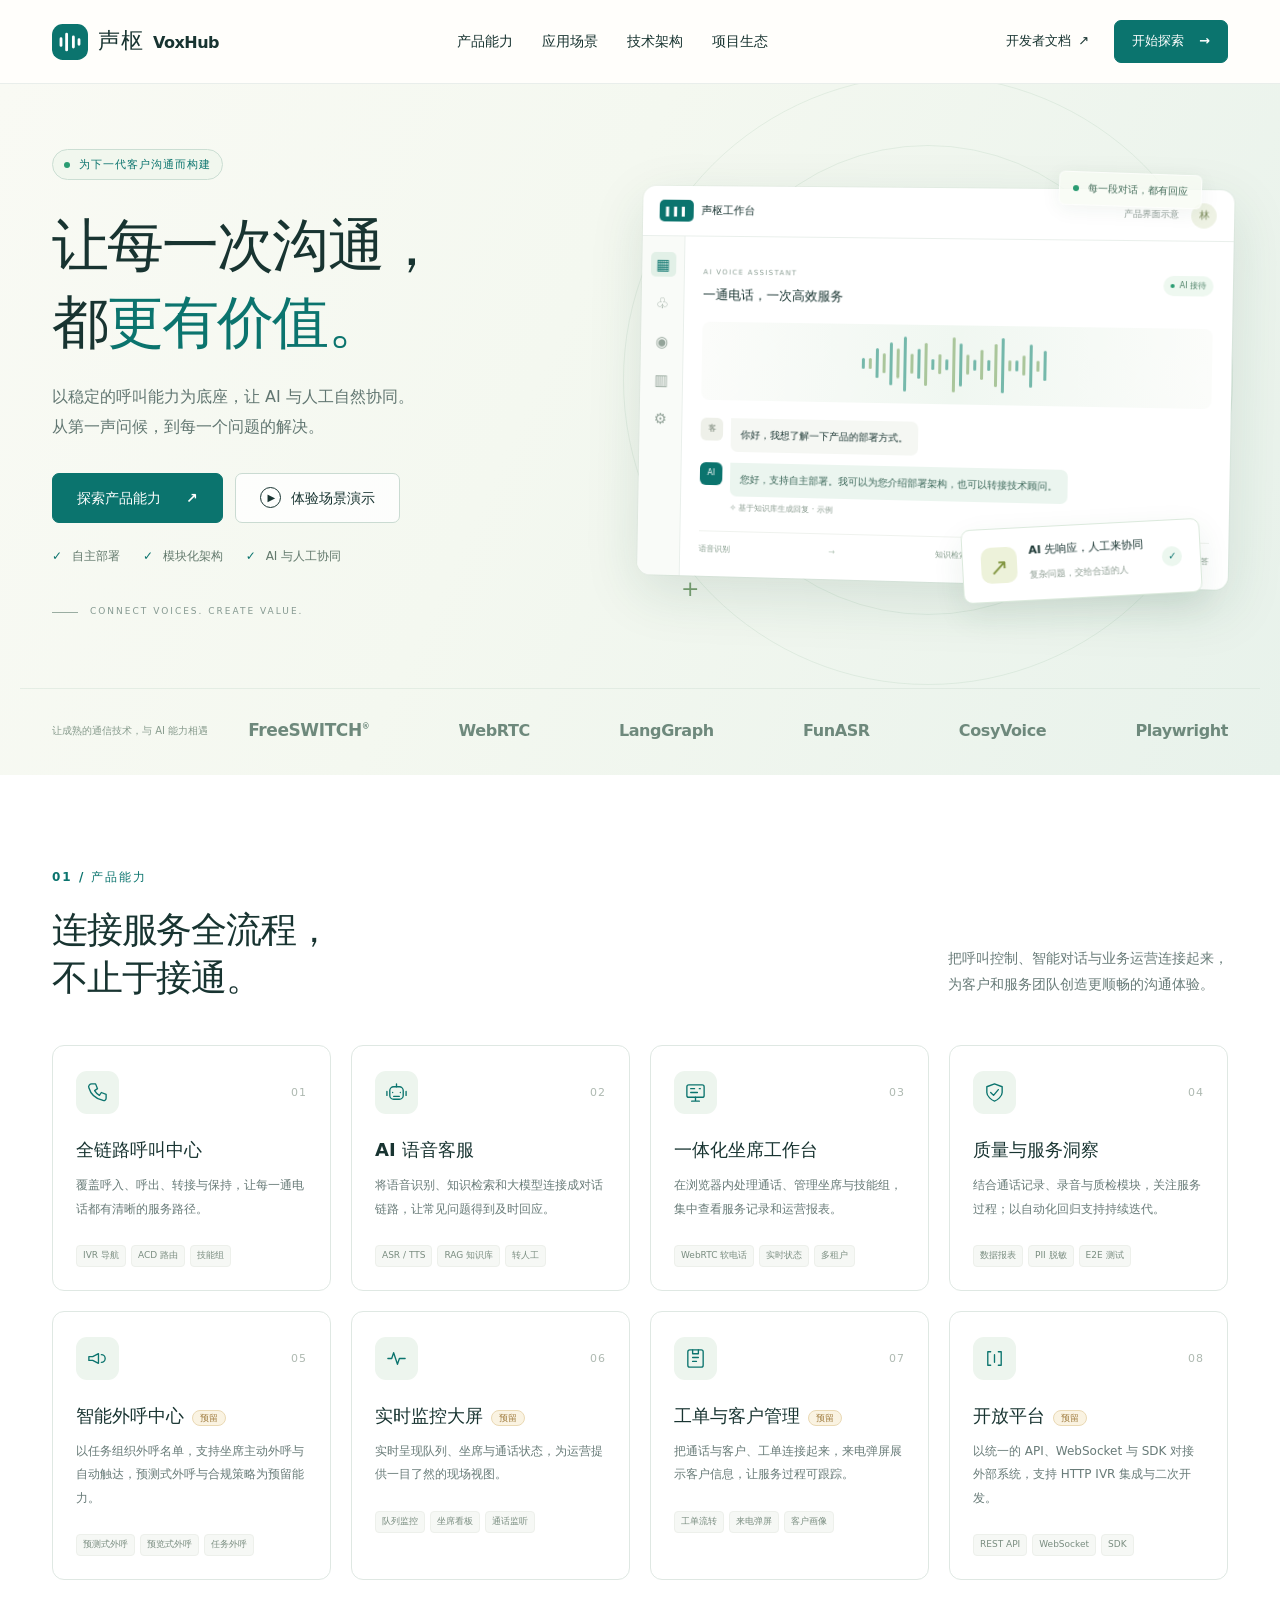
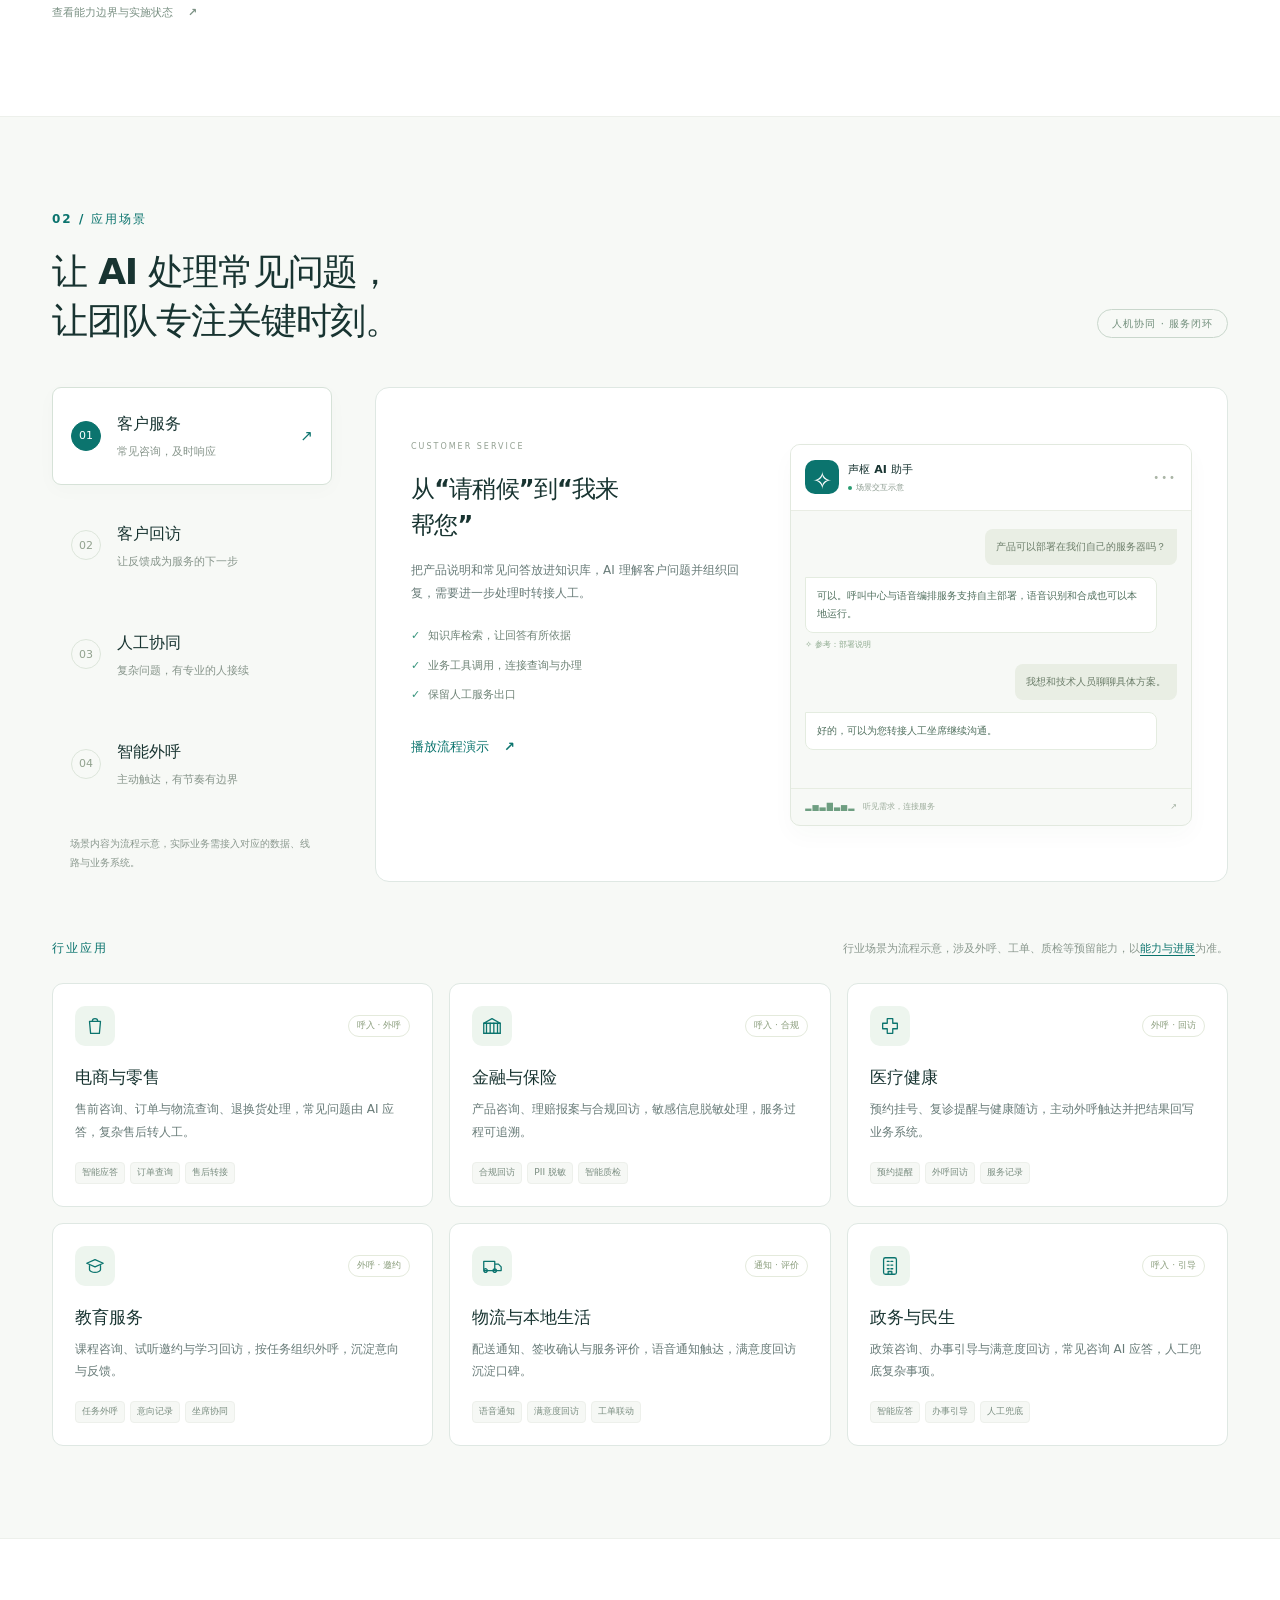
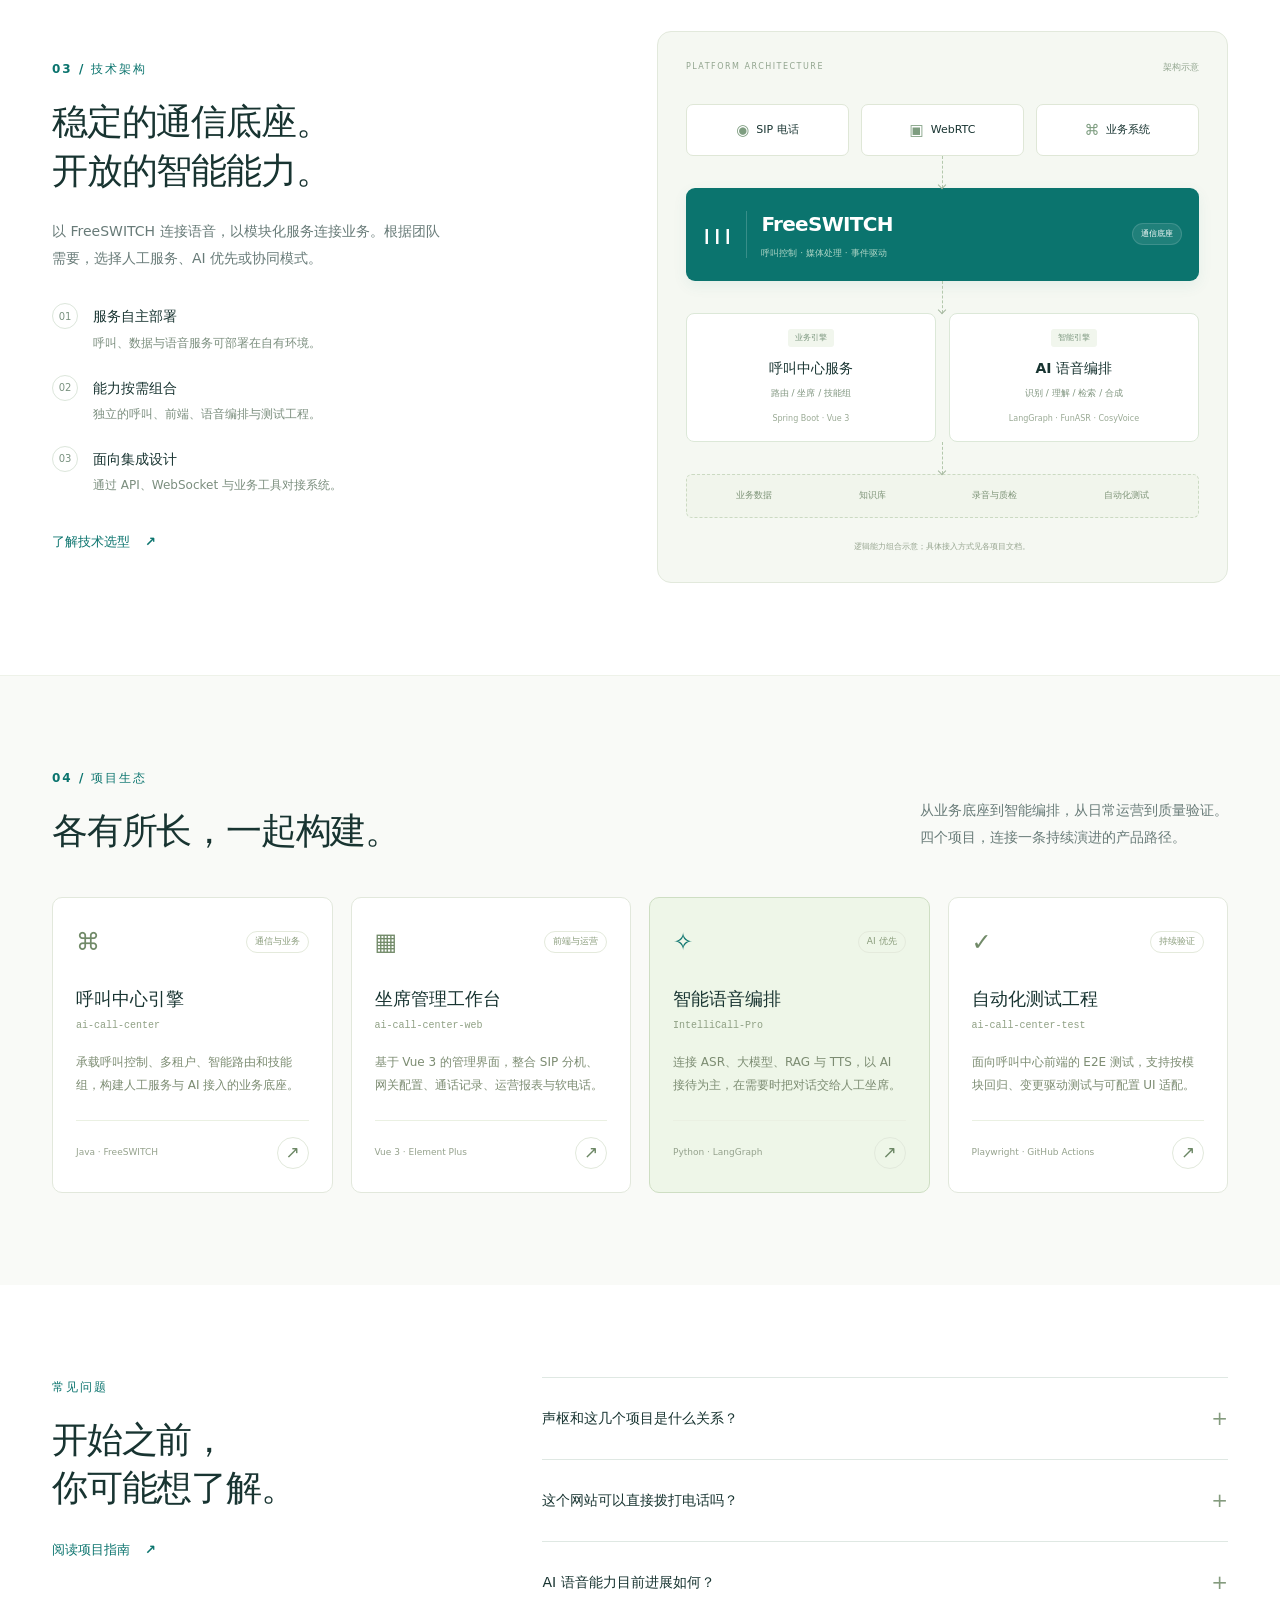
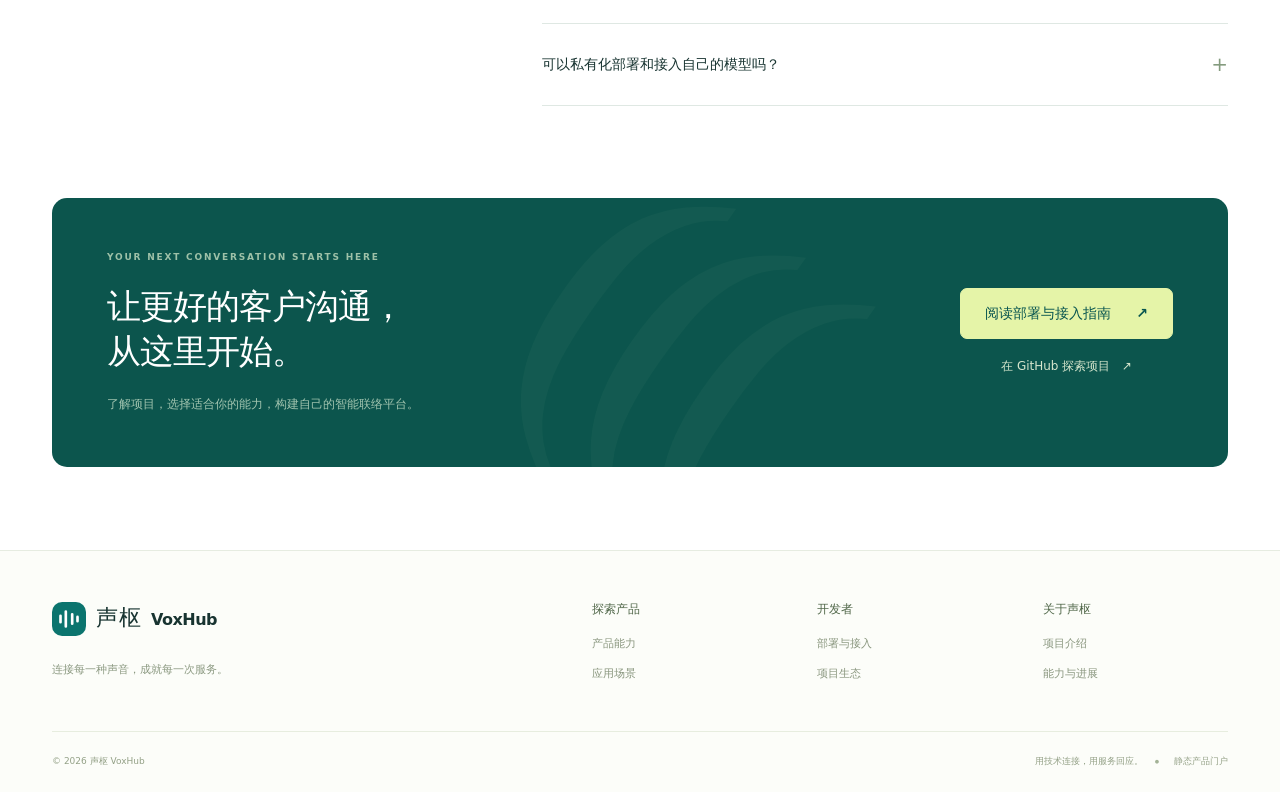
==== commit 369243fe: "revert: restore six industry scenarios 撤销 ea260e3 的行业场景扩充，恢复到 6 个行业场景。  Co-Authored-By: Claude <nore" ====
--- a/index.html
+++ b/index.html
@@ -102,12 +102,6 @@
           <article class="industry-card"><div class="industry-top"><span class="industry-icon"><svg viewBox="0 0 24 24"><path d="M12 5 3 9l9 4 9-4-9-4Z"/><path d="M6 11.5V16c0 1.2 2.7 3 6 3s6-1.8 6-3v-4.5"/></svg></span><span class="industry-type">外呼 · 邀约</span></div><h3>教育服务</h3><p>课程咨询、试听邀约与学习回访，按任务组织外呼，沉淀意向与反馈。</p><div class="tags"><span>任务外呼</span><span>意向记录</span><span>坐席协同</span></div></article>
           <article class="industry-card"><div class="industry-top"><span class="industry-icon"><svg viewBox="0 0 24 24"><path d="M3 7h12v10H3zM15 10h4l3 3v4h-7M7 17a2 2 0 1 0 0 .01M17 17a2 2 0 1 0 0 .01"/></svg></span><span class="industry-type">通知 · 评价</span></div><h3>物流与本地生活</h3><p>配送通知、签收确认与服务评价，语音通知触达，满意度回访沉淀口碑。</p><div class="tags"><span>语音通知</span><span>满意度回访</span><span>工单联动</span></div></article>
           <article class="industry-card"><div class="industry-top"><span class="industry-icon"><svg viewBox="0 0 24 24"><rect x="5" y="3" width="14" height="18" rx="2"/><path d="M9 7h2m2 0h2M9 11h2m2 0h2M9 15h2m2 0h2M10 21v-3h4v3"/></svg></span><span class="industry-type">呼入 · 引导</span></div><h3>政务与民生</h3><p>政策咨询、办事引导与满意度回访，常见咨询 AI 应答，人工兜底复杂事项。</p><div class="tags"><span>智能应答</span><span>办事引导</span><span>人工兜底</span></div></article>
-          <article class="industry-card"><div class="industry-top"><span class="industry-icon"><svg viewBox="0 0 24 24"><path d="M6 8h12a3 3 0 0 1 3 3v5a3 3 0 0 1-3 3H6a3 3 0 0 1-3-3v-5a3 3 0 0 1 3-3Z"/><path d="M7 13h2M8 12v2M15 12h.01M18 13h.01"/></svg></span><span class="industry-type">呼入 · 咨询</span></div><h3>游戏与互联网</h3><p>账号咨询、充值问题与投诉处理，高峰期由 AI 分流，复杂问题转人工。</p><div class="tags"><span>智能分流</span><span>账号咨询</span><span>投诉转接</span></div></article>
-          <article class="industry-card"><div class="industry-top"><span class="industry-icon"><svg viewBox="0 0 24 24"><path d="M3 11 12 4l9 7M5 9v11h14V9"/><path d="M9 20v-6h6v6"/></svg></span><span class="industry-type">外呼 · 邀约</span></div><h3>房地产与中介</h3><p>楼盘咨询、看房邀约与回访，按线索任务外呼，沉淀客户意向与跟进节奏。</p><div class="tags"><span>线索外呼</span><span>看房邀约</span><span>意向跟进</span></div></article>
-          <article class="industry-card"><div class="industry-top"><span class="industry-icon"><svg viewBox="0 0 24 24"><path d="M5 11 7 6h10l2 5M5 11h14v6H5zM7 17h.01M17 17h.01M9 6l1-2h4l1 2"/></svg></span><span class="industry-type">外呼 · 提醒</span></div><h3>汽车与出行</h3><p>试驾邀约、保养提醒与售后回访，主动触达客户并管理预约与到店。</p><div class="tags"><span>试驾邀约</span><span>保养提醒</span><span>预约管理</span></div></article>
-          <article class="industry-card"><div class="industry-top"><span class="industry-icon"><svg viewBox="0 0 24 24"><path d="m22 2-7 20-4-9-9-4 20-7Z"/><path d="M22 2 11 13"/></svg></span><span class="industry-type">呼入 · 外呼</span></div><h3>旅游与酒店</h3><p>行程咨询、订单变更与出行提醒，高峰期分流，行程节点自动触达。</p><div class="tags"><span>行程咨询</span><span>出行提醒</span><span>高峰分流</span></div></article>
-          <article class="industry-card"><div class="industry-top"><span class="industry-icon"><svg viewBox="0 0 24 24"><rect x="3" y="4" width="18" height="16" rx="2"/><path d="m8 9-3 3 3 3m8-6 3 3-3 3"/></svg></span><span class="industry-type">呼入 · 续费</span></div><h3>软件与 SaaS</h3><p>产品咨询、续费跟进与技术支持，按技能组路由到对应的专业团队。</p><div class="tags"><span>售前咨询</span><span>续费跟进</span><span>技能组路由</span></div></article>
-          <article class="industry-card"><div class="industry-top"><span class="industry-icon"><svg viewBox="0 0 24 24"><circle cx="9" cy="8" r="3"/><path d="M3 20a6 6 0 0 1 12 0M16 6a3 3 0 0 1 0 6M17 20a6 6 0 0 0-5-6"/></svg></span><span class="industry-type">外呼 · 邀约</span></div><h3>招聘与人力</h3><p>候选人邀约、面试安排与入职回访，批量外呼触达并把结果回写系统。</p><div class="tags"><span>候选人邀约</span><span>批量外呼</span><span>结果回写</span></div></article>
         </div>
       </div>
     </div>
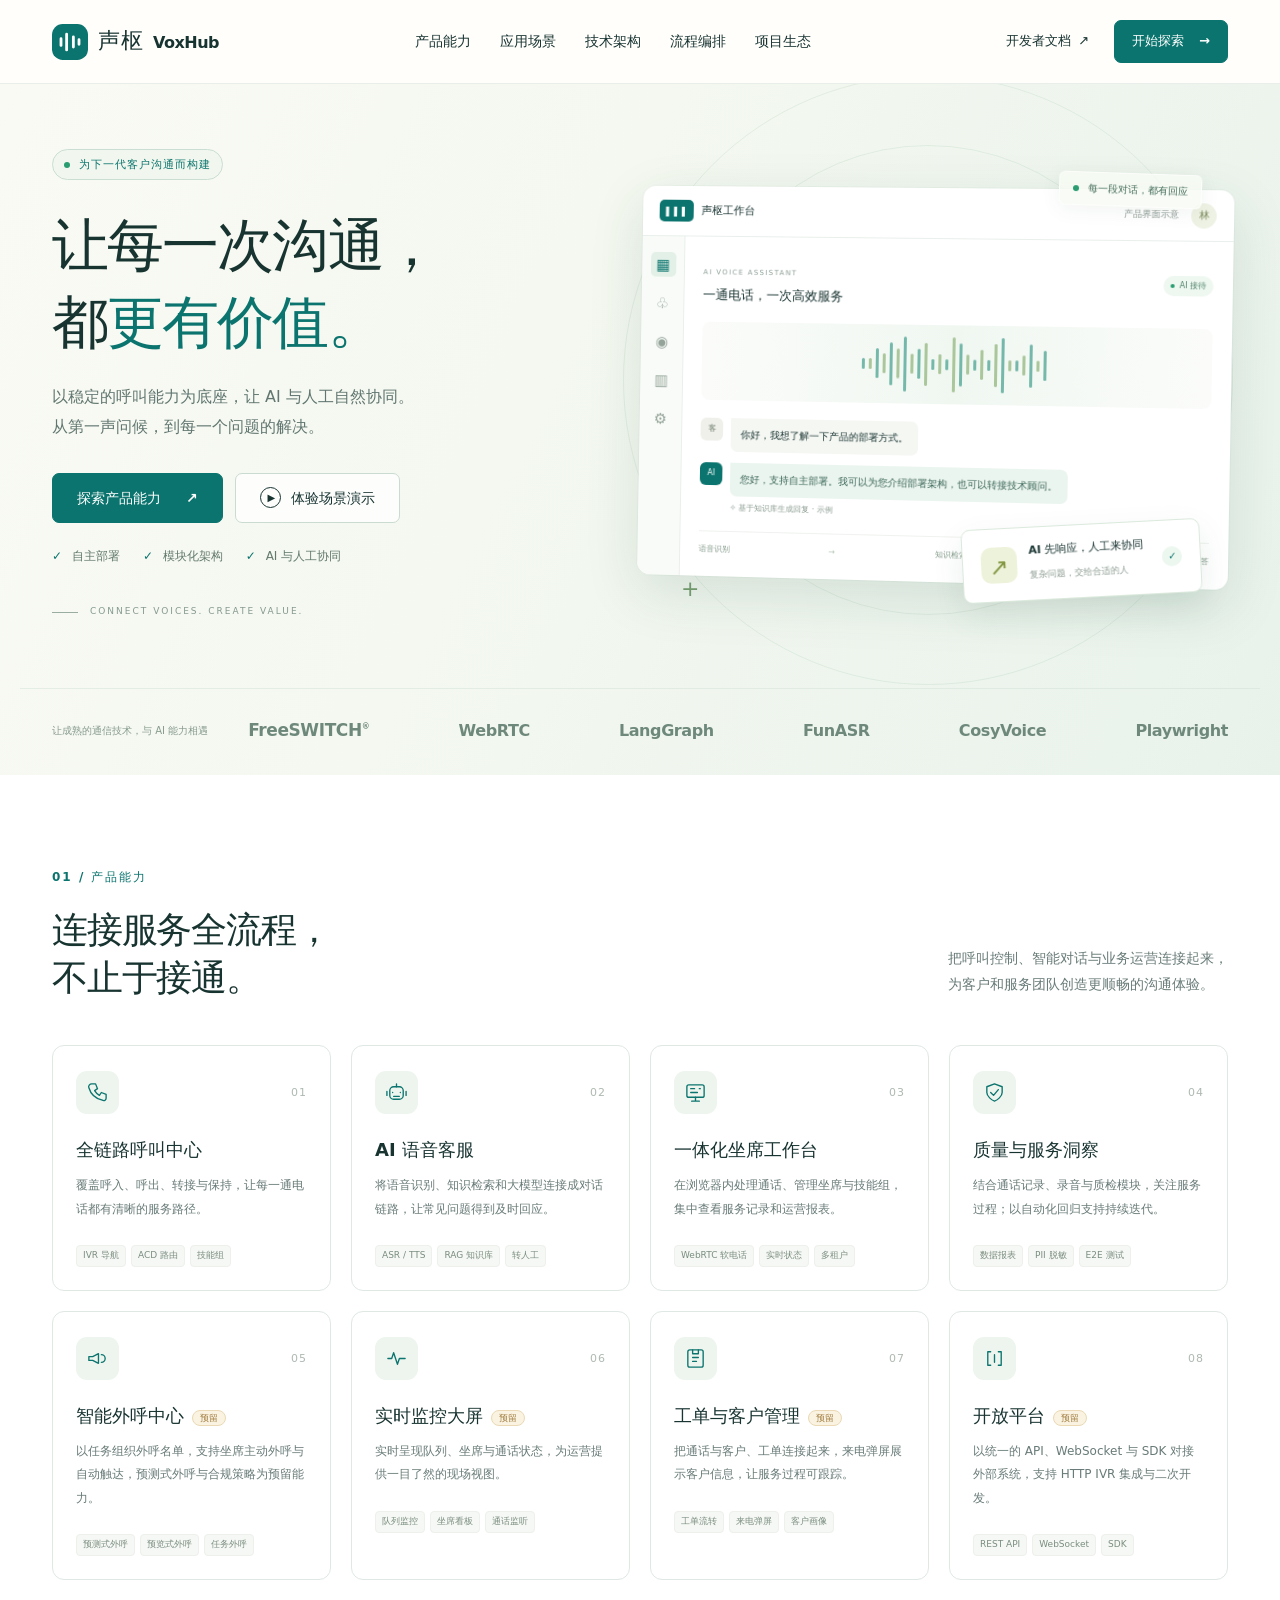
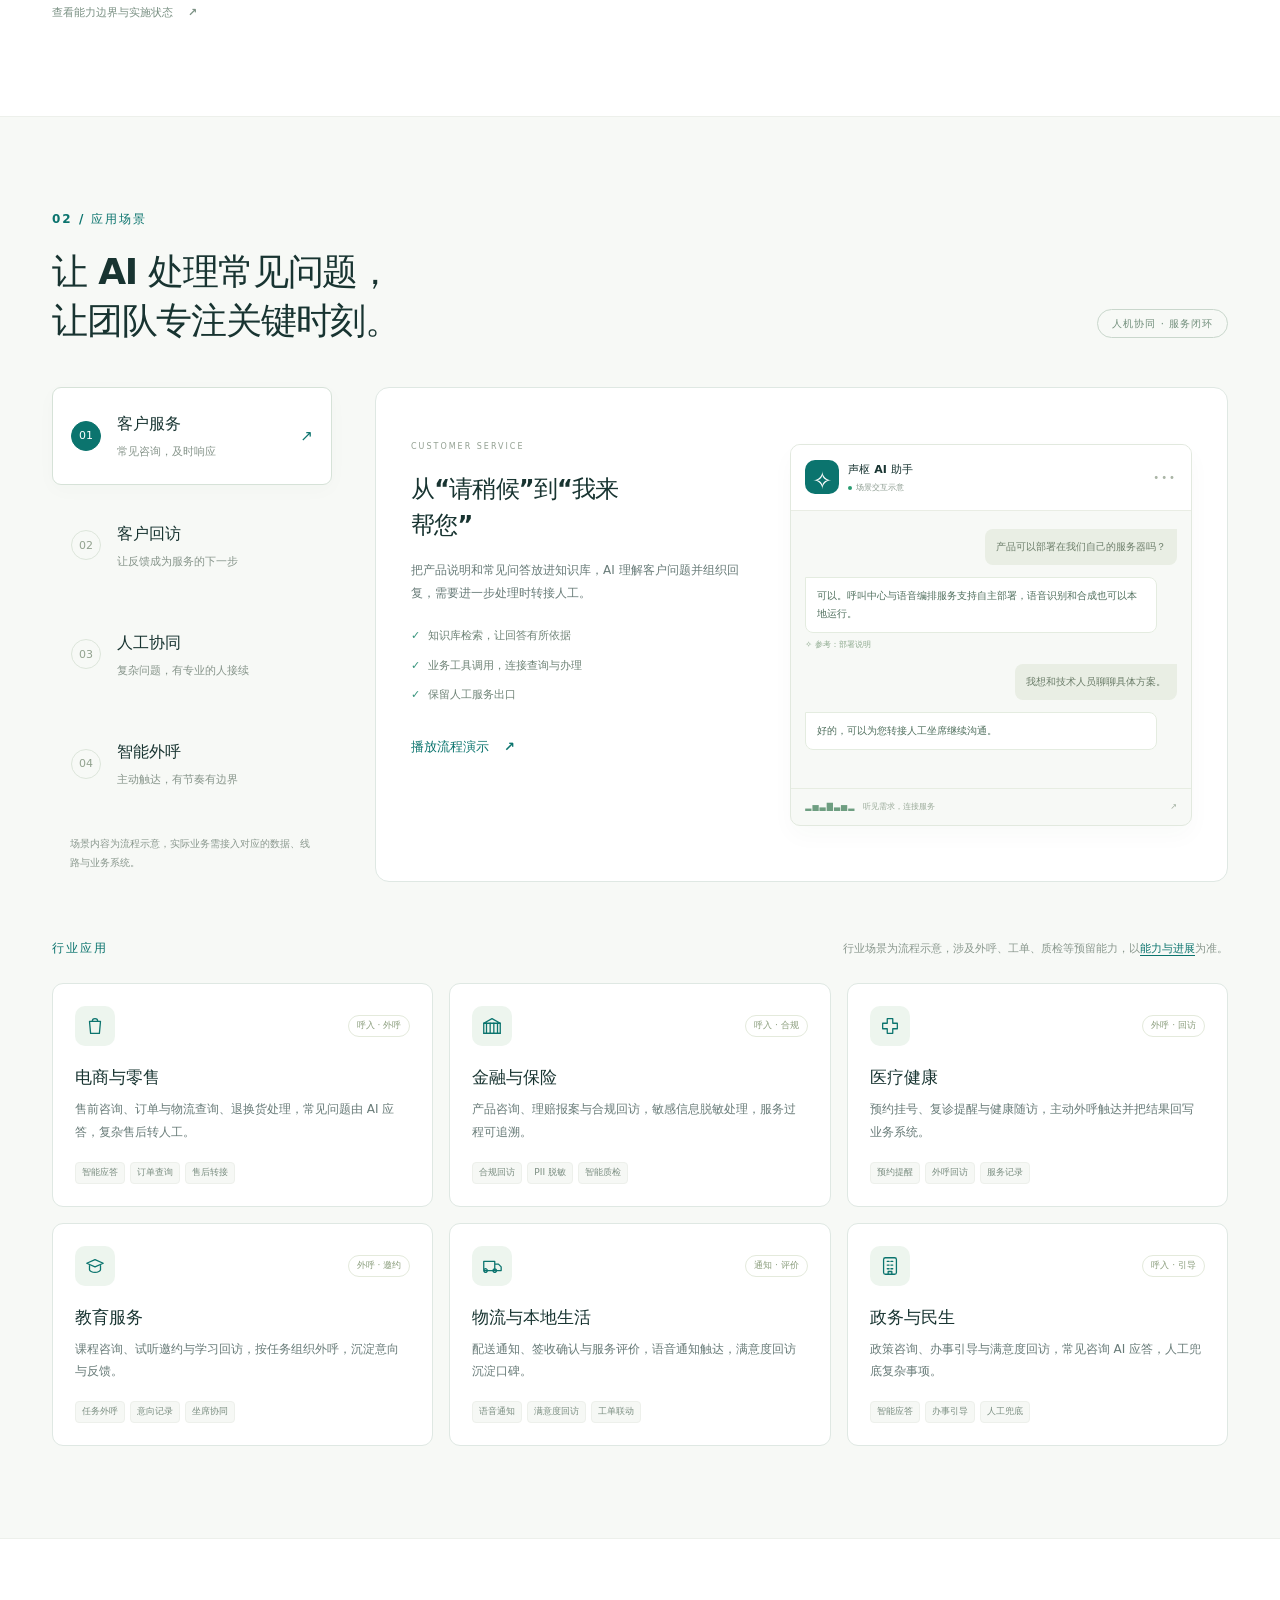
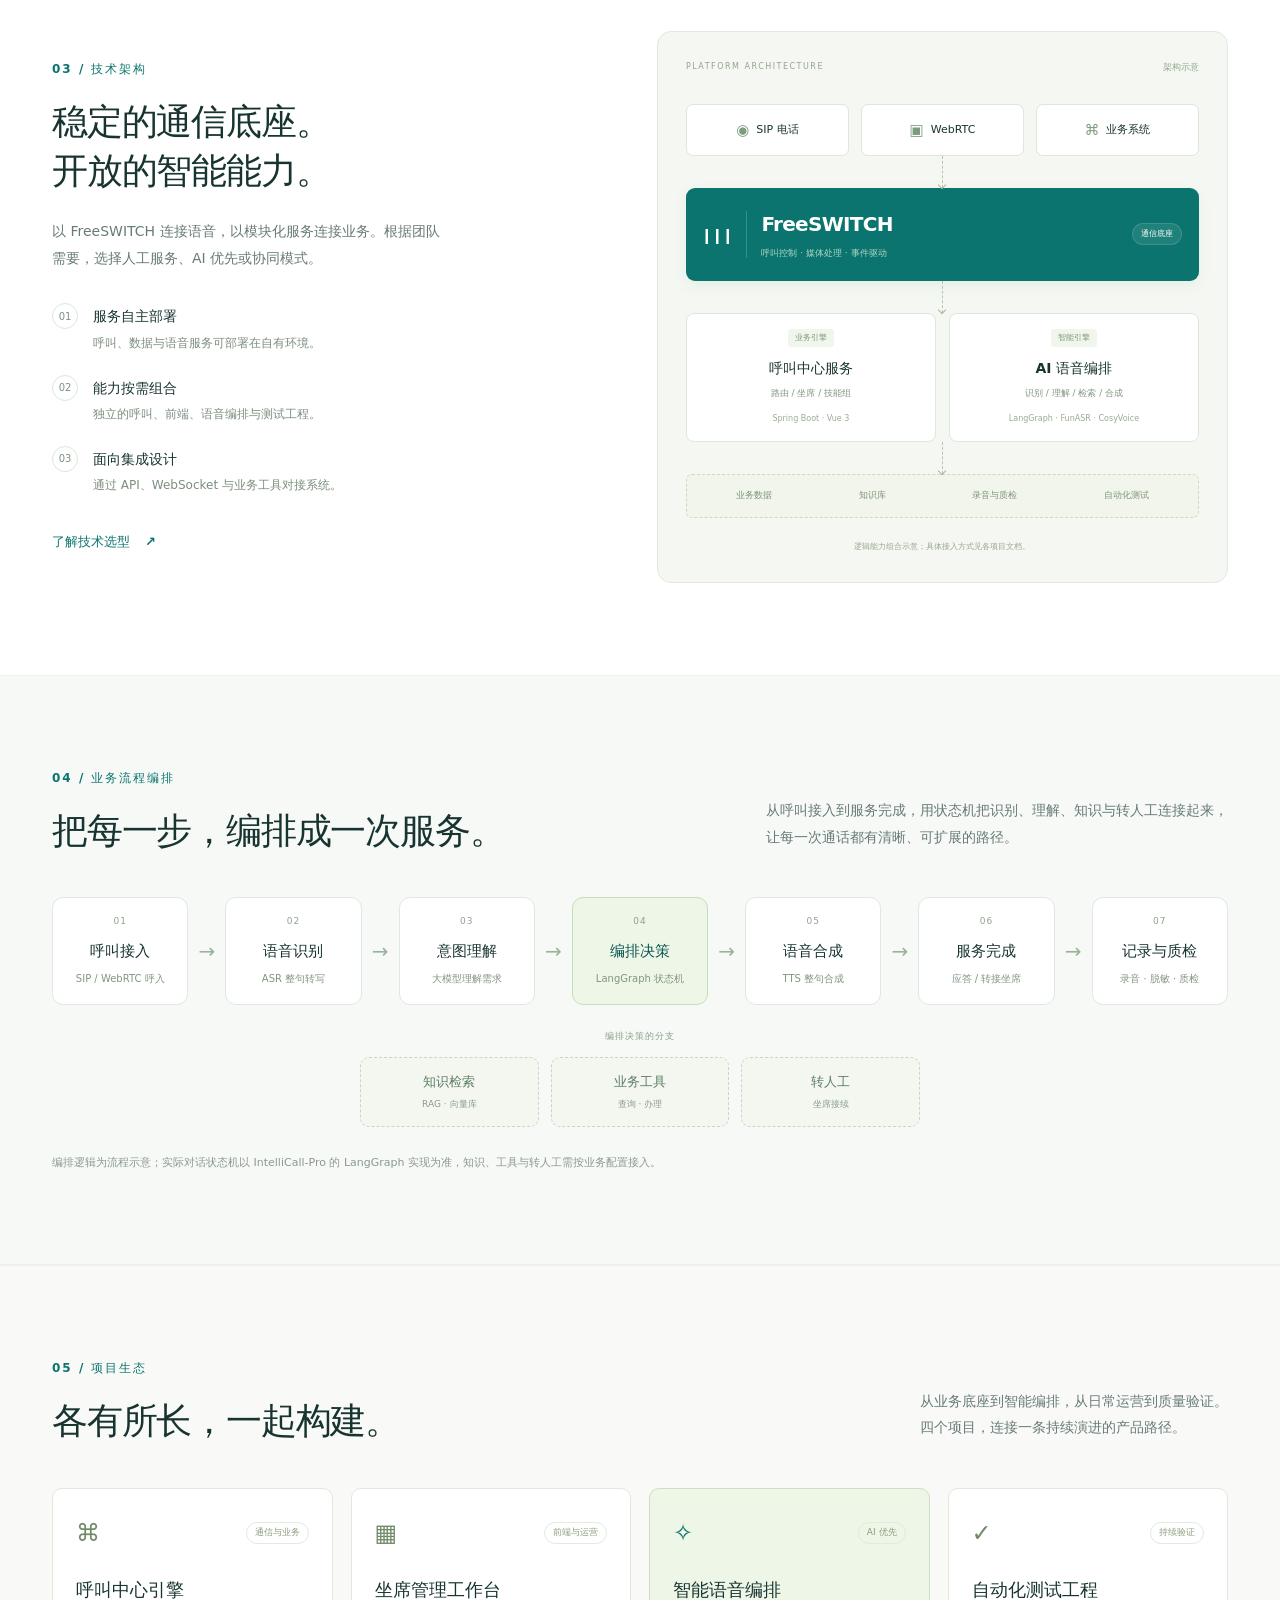
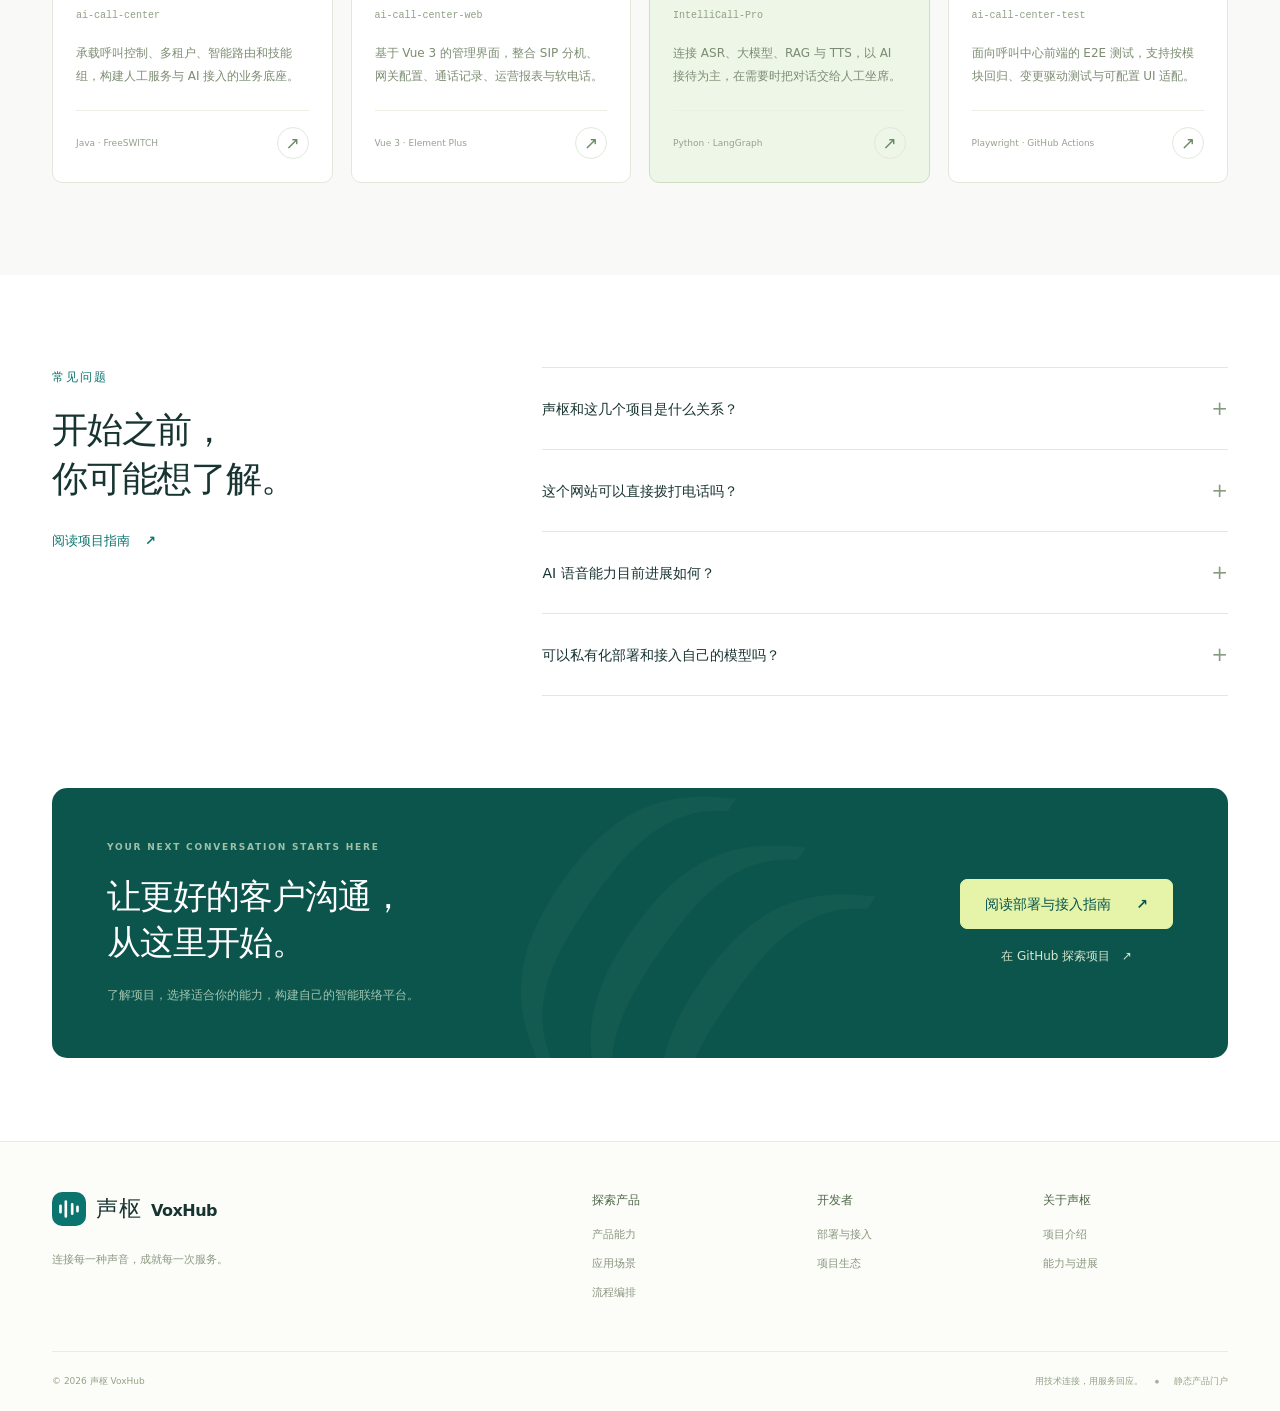
==== commit f19c57f2: "feat: add business process orchestration flow section 新增业务流程编排区块，以七节点流程展示呼叫接入到记录质检的编排 路径，并突出 LangGra" ====
--- a/index.html
+++ b/index.html
@@ -20,7 +20,7 @@
     <a href="./index.html" class="brand" aria-label="声枢 VoxHub 首页"><img src="./assets/favicon.svg" width="36" height="36" alt=""><span>声枢<span class="brand-en">VoxHub</span></span></a>
     <button class="menu-toggle" aria-label="打开导航菜单" aria-controls="navigation" aria-expanded="false"><span></span><span></span><span></span></button>
     <nav id="navigation" class="navigation" aria-label="主导航">
-      <a href="#capabilities">产品能力</a><a href="#scenarios">应用场景</a><a href="#architecture">技术架构</a><a href="#ecosystem">项目生态</a>
+      <a href="#capabilities">产品能力</a><a href="#scenarios">应用场景</a><a href="#architecture">技术架构</a><a href="#orchestration">流程编排</a><a href="#ecosystem">项目生态</a>
     </nav>
     <div class="header-actions"><a class="docs-link" href="./guide.html">开发者文档 <span aria-hidden="true">↗</span></a><a class="button button-small" href="#start">开始探索 <span aria-hidden="true">→</span></a></div>
   </div>
@@ -124,8 +124,32 @@
     </div>
   </section>
 
+  <section class="section orchestration" id="orchestration" aria-labelledby="orchestration-title">
+    <div class="container">
+      <div class="section-heading"><div><p class="eyebrow">04 / 业务流程编排</p><h2 id="orchestration-title">把每一步，编排成一次服务。</h2></div><p class="section-intro">从呼叫接入到服务完成，用状态机把识别、理解、知识与转人工连接起来，<br class="desktop-only">让每一次通话都有清晰、可扩展的路径。</p></div>
+      <div class="flow" aria-label="业务流程编排示意：呼叫接入、语音识别、意图理解、编排决策、语音合成、服务完成与记录质检">
+        <div class="flow-node"><span class="flow-step">01</span><strong>呼叫接入</strong><small>SIP / WebRTC 呼入</small></div><span class="flow-arrow" aria-hidden="true">→</span>
+        <div class="flow-node"><span class="flow-step">02</span><strong>语音识别</strong><small>ASR 整句转写</small></div><span class="flow-arrow" aria-hidden="true">→</span>
+        <div class="flow-node"><span class="flow-step">03</span><strong>意图理解</strong><small>大模型理解需求</small></div><span class="flow-arrow" aria-hidden="true">→</span>
+        <div class="flow-node flow-hub"><span class="flow-step">04</span><strong>编排决策</strong><small>LangGraph 状态机</small></div><span class="flow-arrow" aria-hidden="true">→</span>
+        <div class="flow-node"><span class="flow-step">05</span><strong>语音合成</strong><small>TTS 整句合成</small></div><span class="flow-arrow" aria-hidden="true">→</span>
+        <div class="flow-node"><span class="flow-step">06</span><strong>服务完成</strong><small>应答 / 转接坐席</small></div><span class="flow-arrow" aria-hidden="true">→</span>
+        <div class="flow-node"><span class="flow-step">07</span><strong>记录与质检</strong><small>录音 · 脱敏 · 质检</small></div>
+      </div>
+      <div class="flow-branches">
+        <span class="flow-branch-label">编排决策的分支</span>
+        <div class="flow-branch-grid">
+          <div class="flow-branch"><span>知识检索</span><small>RAG · 向量库</small></div>
+          <div class="flow-branch"><span>业务工具</span><small>查询 · 办理</small></div>
+          <div class="flow-branch"><span>转人工</span><small>坐席接续</small></div>
+        </div>
+      </div>
+      <p class="flow-note">编排逻辑为流程示意；实际对话状态机以 IntelliCall-Pro 的 LangGraph 实现为准，知识、工具与转人工需按业务配置接入。</p>
+    </div>
+  </section>
+
   <section class="section ecosystem" id="ecosystem" aria-labelledby="ecosystem-title">
-    <div class="container"><div class="section-heading"><div><p class="eyebrow">04 / 项目生态</p><h2 id="ecosystem-title">各有所长，一起构建。</h2></div><p class="section-intro">从业务底座到智能编排，从日常运营到质量验证。<br class="desktop-only">四个项目，连接一条持续演进的产品路径。</p></div>
+    <div class="container"><div class="section-heading"><div><p class="eyebrow">05 / 项目生态</p><h2 id="ecosystem-title">各有所长，一起构建。</h2></div><p class="section-intro">从业务底座到智能编排，从日常运营到质量验证。<br class="desktop-only">四个项目，连接一条持续演进的产品路径。</p></div>
       <div class="project-grid">
         <article class="project-card"><div class="project-heading"><span class="project-symbol">⌘</span><span class="project-type">通信与业务</span></div><h3>呼叫中心引擎</h3><code>ai-call-center</code><p>承载呼叫控制、多租户、智能路由和技能组，构建人工服务与 AI 接入的业务底座。</p><div class="project-bottom"><span>Java · FreeSWITCH</span><a href="https://github.com/dongjb741280/ai-call-center" target="_blank" rel="noopener noreferrer" aria-label="在 GitHub 查看 ai-call-center">↗</a></div></article>
         <article class="project-card"><div class="project-heading"><span class="project-symbol">▦</span><span class="project-type">前端与运营</span></div><h3>坐席管理工作台</h3><code>ai-call-center-web</code><p>基于 Vue 3 的管理界面，整合 SIP 分机、网关配置、通话记录、运营报表与软电话。</p><div class="project-bottom"><span>Vue 3 · Element Plus</span><a href="https://github.com/dongjb741280/ai-call-center-web" target="_blank" rel="noopener noreferrer" aria-label="在 GitHub 查看 ai-call-center-web">↗</a></div></article>
@@ -144,7 +168,7 @@
 
   <section class="start-section" id="start"><div class="container"><div class="start-panel"><div class="start-decoration" aria-hidden="true">(((</div><div><p class="eyebrow">YOUR NEXT CONVERSATION STARTS HERE</p><h2>让更好的客户沟通，<br>从这里开始。</h2><p>了解项目，选择适合你的能力，构建自己的智能联络平台。</p></div><div class="start-actions"><a href="./guide.html" class="button button-light">阅读部署与接入指南 <span aria-hidden="true">↗</span></a><a href="https://github.com/dongjb741280/ai-call-center" target="_blank" rel="noopener noreferrer" class="start-github">在 GitHub 探索项目 <span aria-hidden="true">↗</span></a></div></div></div></section>
 </main>
-<footer class="footer"><div class="container"><div class="footer-main"><div class="footer-brand"><a href="./index.html" class="brand"><img src="./assets/favicon.svg" width="34" height="34" alt=""><span>声枢<span class="brand-en">VoxHub</span></span></a><p>连接每一种声音，成就每一次服务。</p></div><div><strong>探索产品</strong><a href="#capabilities">产品能力</a><a href="#scenarios">应用场景</a></div><div><strong>开发者</strong><a href="./guide.html">部署与接入</a><a href="#ecosystem">项目生态</a></div><div><strong>关于声枢</strong><a href="./guide.html#about">项目介绍</a><a href="./guide.html#capability-status">能力与进展</a></div></div><div class="footer-bottom"><span>© <span data-year>2026</span> 声枢 VoxHub</span><span>用技术连接，用服务回应。<span class="footer-dot">●</span> 静态产品门户</span></div></div></footer>
+<footer class="footer"><div class="container"><div class="footer-main"><div class="footer-brand"><a href="./index.html" class="brand"><img src="./assets/favicon.svg" width="34" height="34" alt=""><span>声枢<span class="brand-en">VoxHub</span></span></a><p>连接每一种声音，成就每一次服务。</p></div><div><strong>探索产品</strong><a href="#capabilities">产品能力</a><a href="#scenarios">应用场景</a><a href="#orchestration">流程编排</a></div><div><strong>开发者</strong><a href="./guide.html">部署与接入</a><a href="#ecosystem">项目生态</a></div><div><strong>关于声枢</strong><a href="./guide.html#about">项目介绍</a><a href="./guide.html#capability-status">能力与进展</a></div></div><div class="footer-bottom"><span>© <span data-year>2026</span> 声枢 VoxHub</span><span>用技术连接，用服务回应。<span class="footer-dot">●</span> 静态产品门户</span></div></div></footer>
 <dialog id="demo-dialog" class="demo-dialog" aria-labelledby="demo-title"><div class="demo-modal-header"><span class="eyebrow">交互演示 · 预设示例</span><button class="close-button" data-demo-close aria-label="关闭演示">×</button></div><h2 id="demo-title">一次服务，如何发生？</h2><p class="demo-intro">点击下一步，体验从呼叫接入到服务完成的过程。</p><ol class="demo-steps" id="demo-steps"><li class="current">呼叫接入</li><li>识别与理解</li><li>知识与业务</li><li>服务完成</li></ol><div class="demo-stage" aria-live="polite" aria-atomic="true"><span id="demo-step-label">01 / 呼叫接入</span><h3 id="demo-step-title">客户拨入服务号码</h3><p id="demo-step-text">FreeSWITCH 接收呼叫，并将会话交给语音编排服务。</p><div class="demo-quote" id="demo-step-quote">客户：“产品可以部署在自己的服务器吗？”</div></div><div class="demo-controls"><button class="text-link" id="demo-restart">重新开始</button><button class="button" id="demo-next">下一步 <span aria-hidden="true">→</span></button></div><p class="demo-disclaimer">本演示不使用麦克风，不拨打电话；内容为预设流程示例。</p></dialog>
 </body>
 </html>
--- a/assets/style.css
+++ b/assets/style.css
@@ -13,4 +13,6 @@
 @media(max-width:950px){.industry-grid{grid-template-columns:repeat(2,1fr)}}
 @media(max-width:700px){.industry-head{display:block}.industry-note{margin-top:12px}.industry-grid{grid-template-columns:1fr 1fr;gap:12px}.industry-card{padding:18px 16px}.industry-card h3{font-size:16px}.industry-card p{font-size:11px}}
 @media(max-width:370px){.industry-grid{grid-template-columns:1fr}}
+.orchestration{background:var(--cream);border-block:1px solid #edf0eb}.flow{display:flex;align-items:stretch;gap:10px;flex-wrap:wrap}.flow-node{flex:1 1 128px;min-width:118px;background:white;border:1px solid var(--line);border-radius:11px;padding:16px 12px;text-align:center}.flow-step{display:block;font-size:9px;color:#8fa08d;letter-spacing:1px;margin-bottom:8px}.flow-node strong{display:block;font-size:15px;font-weight:600}.flow-node small{display:block;font-size:10px;color:#81967f;margin-top:6px}.flow-arrow{display:grid;place-items:center;color:#9ab29a;font-size:20px;flex:0 0 auto;align-self:center}.flow-hub{background:#eef6e8;border-color:#c6dcc2}.flow-hub strong{color:var(--green-dark)}.flow-branches{margin:24px 0 6px;display:flex;flex-direction:column;align-items:center;gap:12px}.flow-branch-label{font-size:9px;color:#8a9d8a;letter-spacing:1px}.flow-branch-grid{display:grid;grid-template-columns:repeat(3,1fr);gap:12px;width:100%;max-width:560px}.flow-branch{border:1px dashed #c4d8c2;background:#f3f7ef;border-radius:9px;padding:13px 12px;text-align:center}.flow-branch span{display:block;font-size:13px;font-weight:600;color:#5c7d63}.flow-branch small{display:block;font-size:9px;color:#8a9d8a;margin-top:4px}.flow-note{font-size:11px;color:#8b998f;margin-top:26px}
+@media(max-width:700px){.flow{flex-direction:column;align-items:stretch}.flow-node{flex:none;width:100%;text-align:left;display:flex;align-items:center;gap:12px}.flow-node strong{font-size:14px}.flow-node small{margin-left:auto;margin-top:0}.flow-arrow{align-self:center;transform:rotate(90deg);font-size:14px}.flow-branch-grid{grid-template-columns:1fr;max-width:none}}
 @media(prefers-reduced-motion:reduce){html{scroll-behavior:auto}*,*:before,*:after{animation:none!important;transition:none!important}}
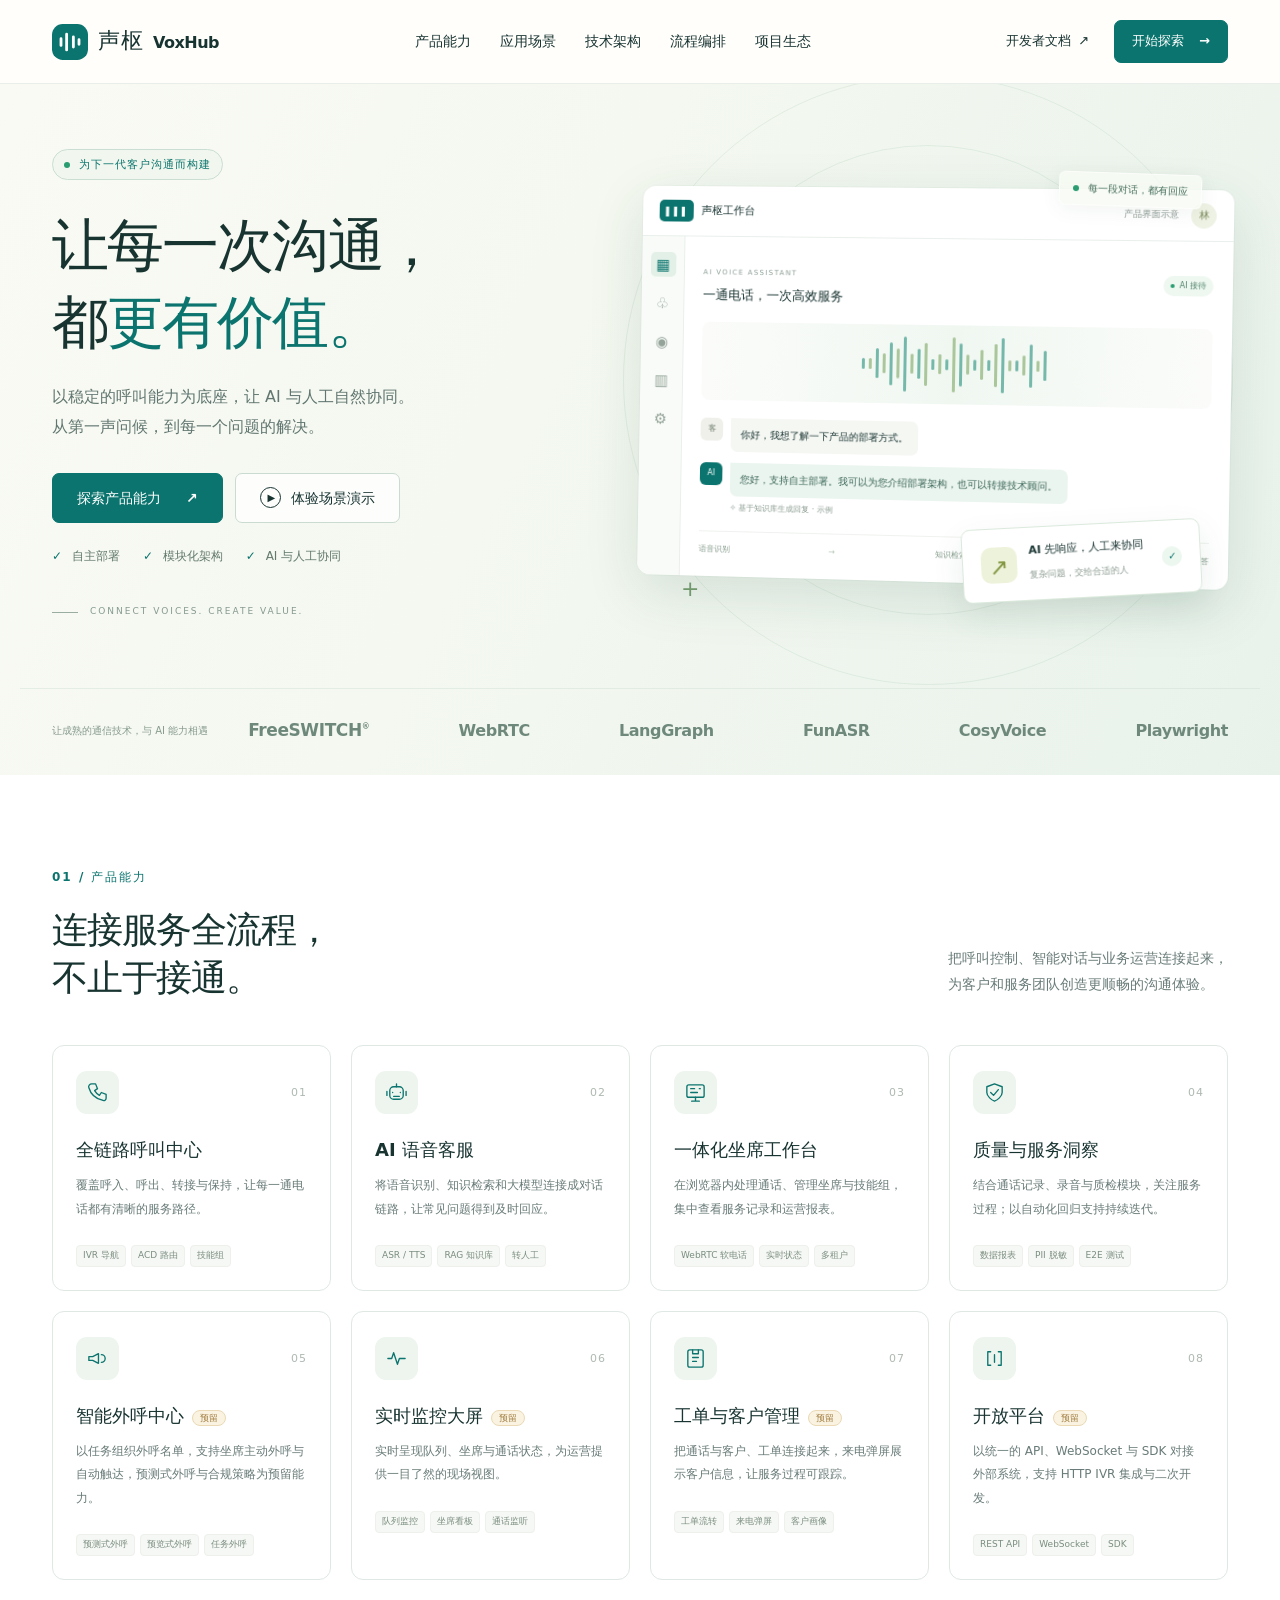
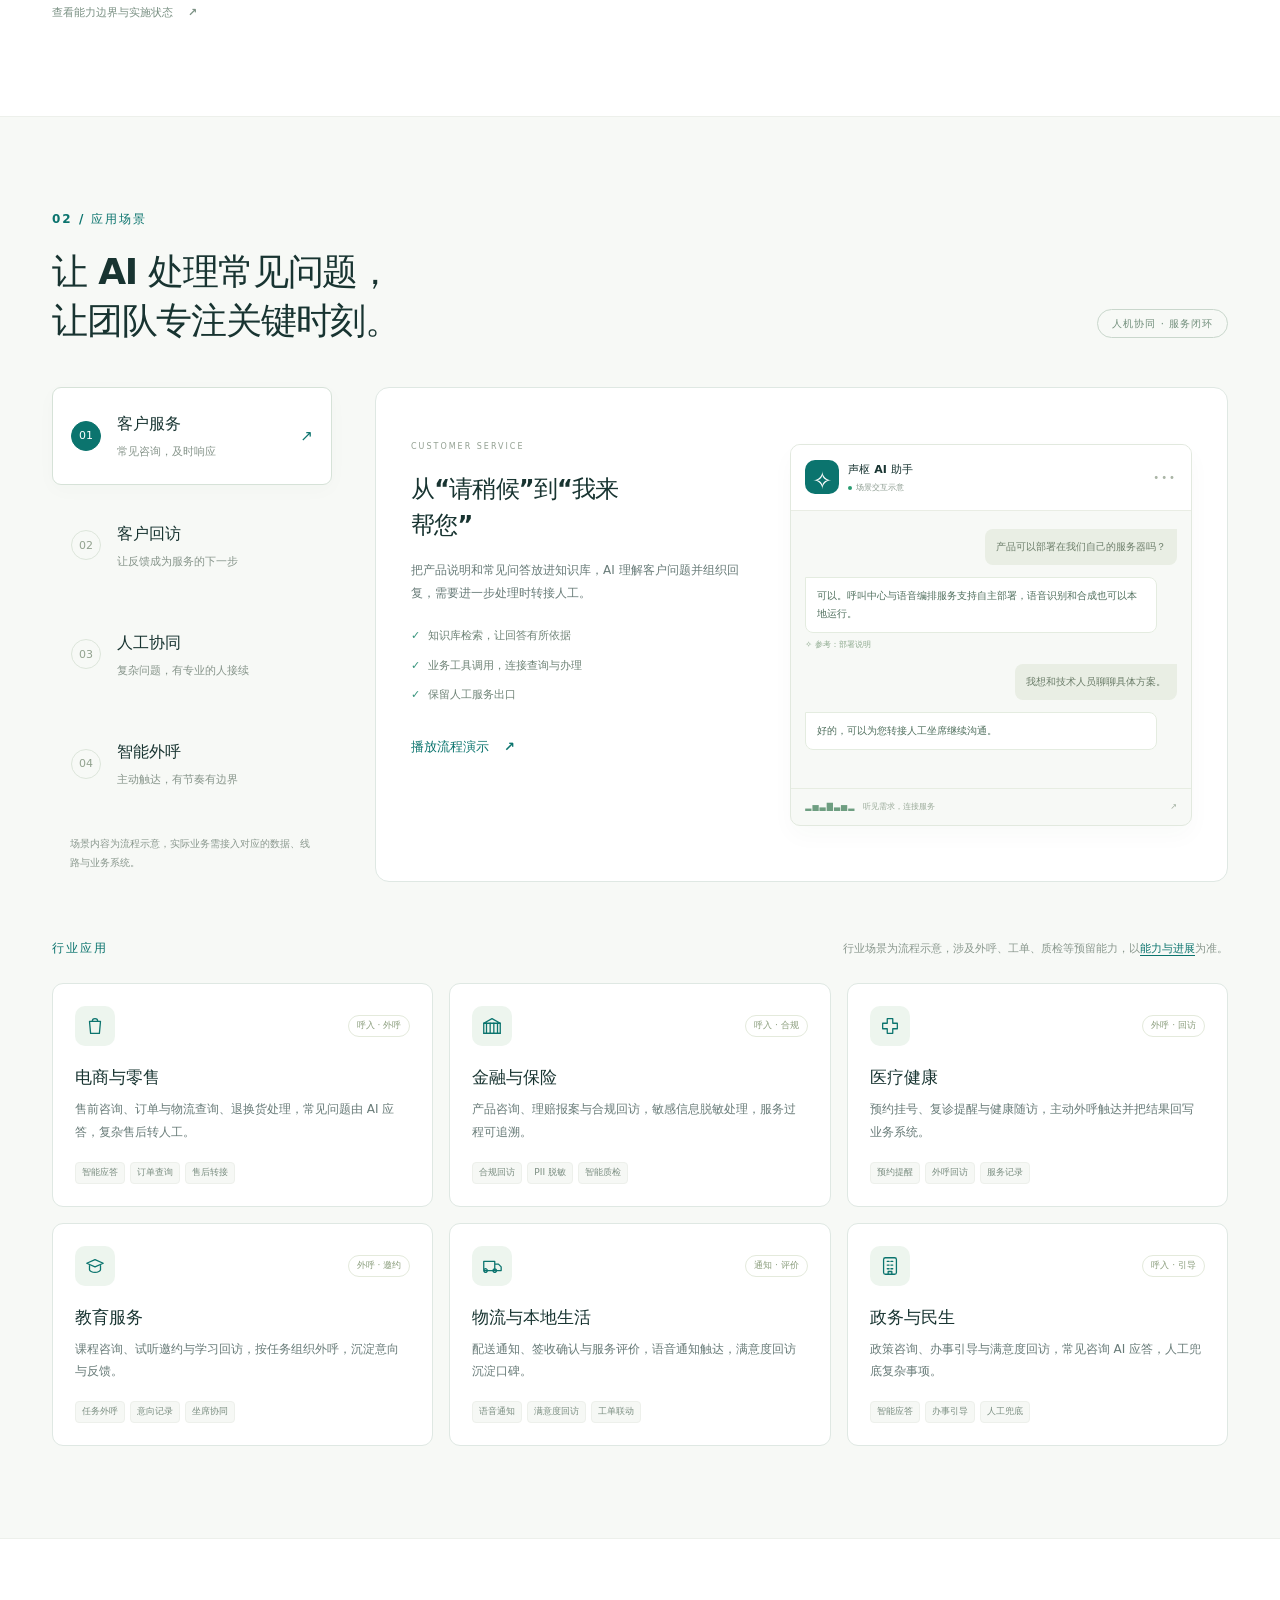
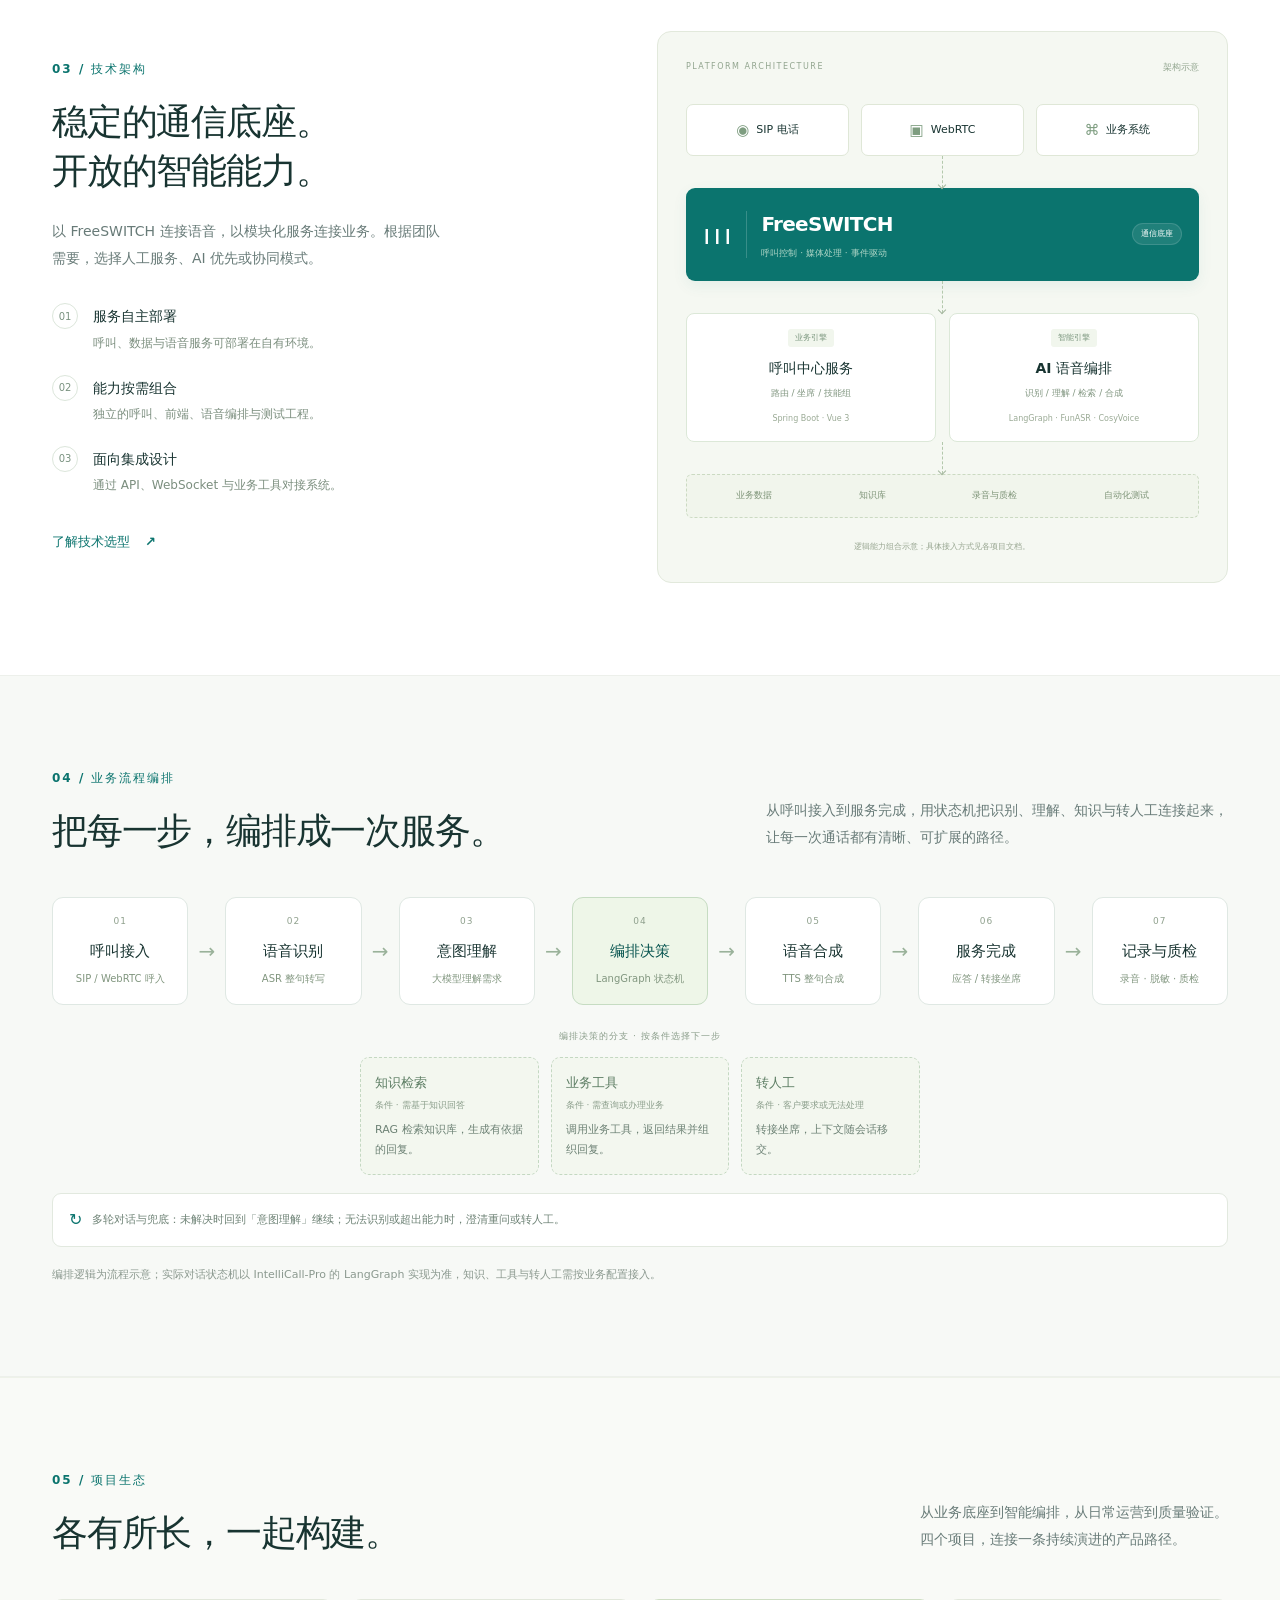
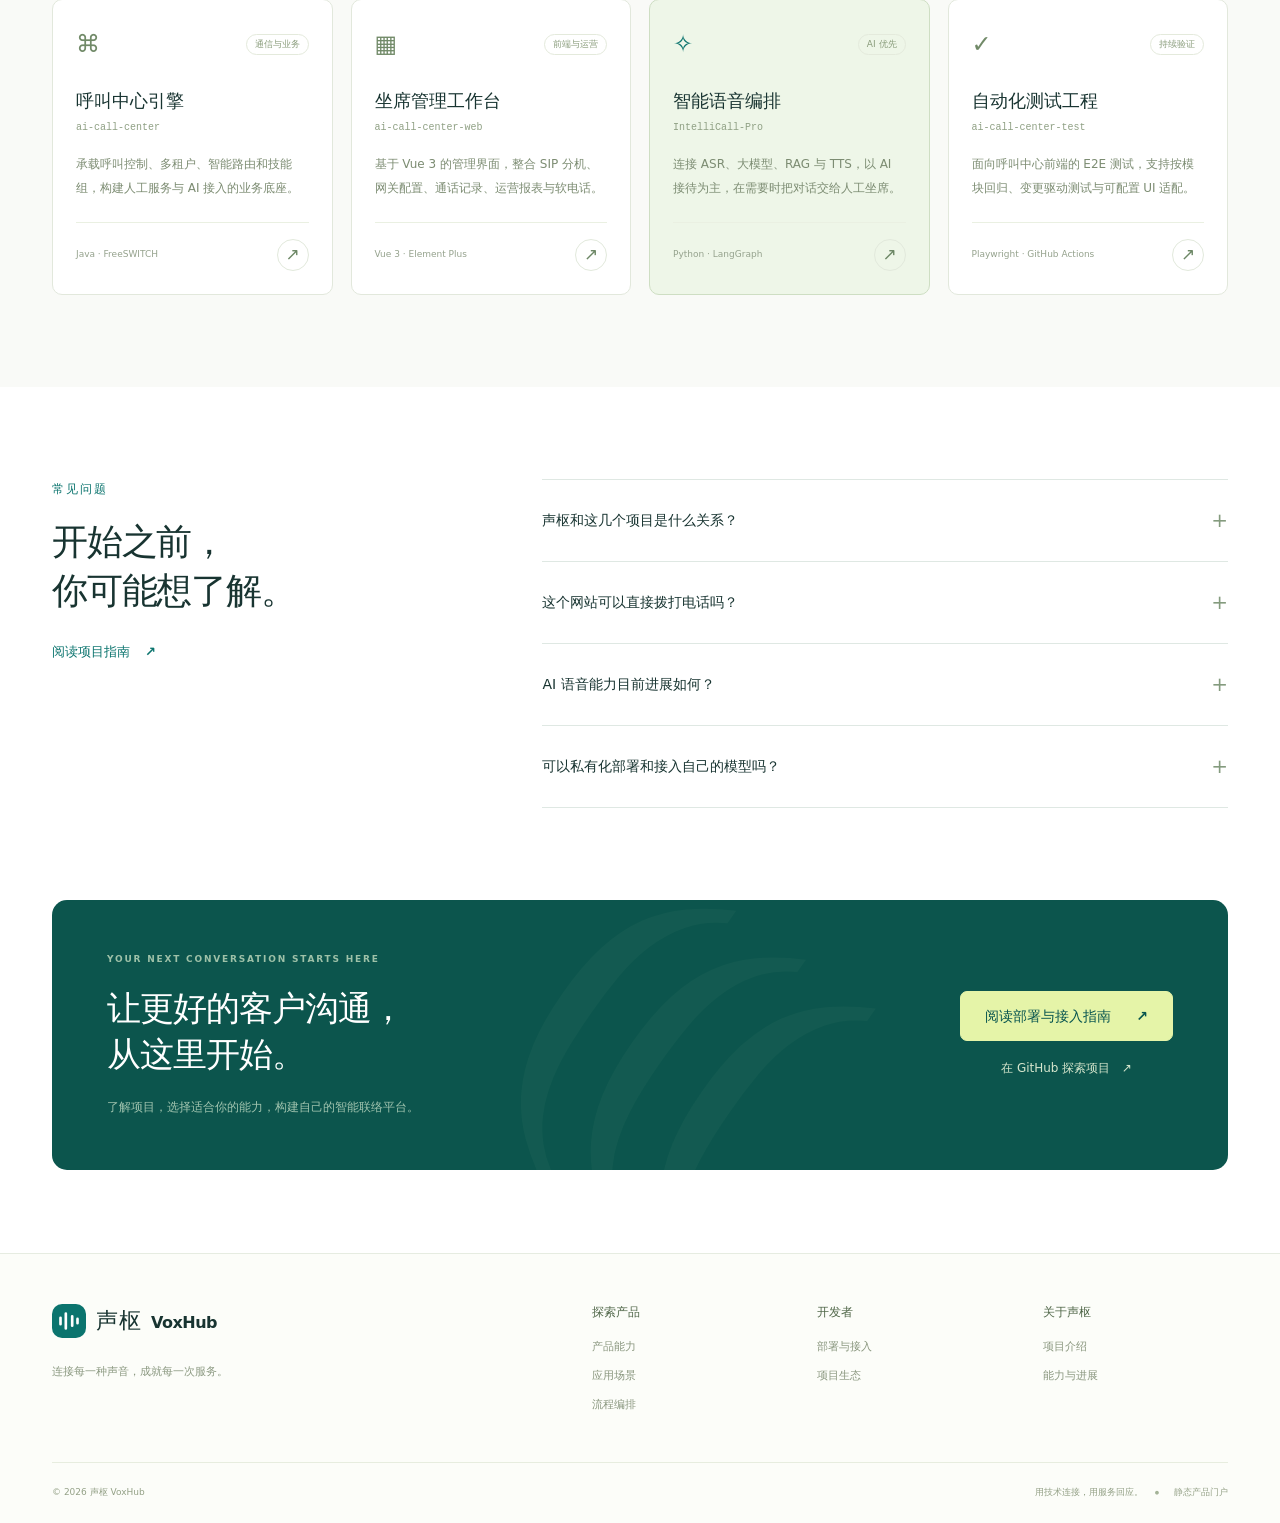
==== commit 4b80d3c0: "feat: enrich orchestration branches with conditions and fallback loop 为编排决策分支补充触发条件与执行动作，并新增多轮对话与兜底说" ====
--- a/index.html
+++ b/index.html
@@ -137,13 +137,14 @@
         <div class="flow-node"><span class="flow-step">07</span><strong>记录与质检</strong><small>录音 · 脱敏 · 质检</small></div>
       </div>
       <div class="flow-branches">
-        <span class="flow-branch-label">编排决策的分支</span>
+        <span class="flow-branch-label">编排决策的分支 · 按条件选择下一步</span>
         <div class="flow-branch-grid">
-          <div class="flow-branch"><span>知识检索</span><small>RAG · 向量库</small></div>
-          <div class="flow-branch"><span>业务工具</span><small>查询 · 办理</small></div>
-          <div class="flow-branch"><span>转人工</span><small>坐席接续</small></div>
+          <div class="flow-branch"><span>知识检索</span><small>条件 · 需基于知识回答</small><p>RAG 检索知识库，生成有依据的回复。</p></div>
+          <div class="flow-branch"><span>业务工具</span><small>条件 · 需查询或办理业务</small><p>调用业务工具，返回结果并组织回复。</p></div>
+          <div class="flow-branch"><span>转人工</span><small>条件 · 客户要求或无法处理</small><p>转接坐席，上下文随会话移交。</p></div>
         </div>
       </div>
+      <div class="flow-loop"><span class="flow-loop-icon" aria-hidden="true">↻</span><span>多轮对话与兜底：未解决时回到「意图理解」继续；无法识别或超出能力时，澄清重问或转人工。</span></div>
       <p class="flow-note">编排逻辑为流程示意；实际对话状态机以 IntelliCall-Pro 的 LangGraph 实现为准，知识、工具与转人工需按业务配置接入。</p>
     </div>
   </section>
--- a/assets/style.css
+++ b/assets/style.css
@@ -13,6 +13,6 @@
 @media(max-width:950px){.industry-grid{grid-template-columns:repeat(2,1fr)}}
 @media(max-width:700px){.industry-head{display:block}.industry-note{margin-top:12px}.industry-grid{grid-template-columns:1fr 1fr;gap:12px}.industry-card{padding:18px 16px}.industry-card h3{font-size:16px}.industry-card p{font-size:11px}}
 @media(max-width:370px){.industry-grid{grid-template-columns:1fr}}
-.orchestration{background:var(--cream);border-block:1px solid #edf0eb}.flow{display:flex;align-items:stretch;gap:10px;flex-wrap:wrap}.flow-node{flex:1 1 128px;min-width:118px;background:white;border:1px solid var(--line);border-radius:11px;padding:16px 12px;text-align:center}.flow-step{display:block;font-size:9px;color:#8fa08d;letter-spacing:1px;margin-bottom:8px}.flow-node strong{display:block;font-size:15px;font-weight:600}.flow-node small{display:block;font-size:10px;color:#81967f;margin-top:6px}.flow-arrow{display:grid;place-items:center;color:#9ab29a;font-size:20px;flex:0 0 auto;align-self:center}.flow-hub{background:#eef6e8;border-color:#c6dcc2}.flow-hub strong{color:var(--green-dark)}.flow-branches{margin:24px 0 6px;display:flex;flex-direction:column;align-items:center;gap:12px}.flow-branch-label{font-size:9px;color:#8a9d8a;letter-spacing:1px}.flow-branch-grid{display:grid;grid-template-columns:repeat(3,1fr);gap:12px;width:100%;max-width:560px}.flow-branch{border:1px dashed #c4d8c2;background:#f3f7ef;border-radius:9px;padding:13px 12px;text-align:center}.flow-branch span{display:block;font-size:13px;font-weight:600;color:#5c7d63}.flow-branch small{display:block;font-size:9px;color:#8a9d8a;margin-top:4px}.flow-note{font-size:11px;color:#8b998f;margin-top:26px}
+.orchestration{background:var(--cream);border-block:1px solid #edf0eb}.flow{display:flex;align-items:stretch;gap:10px;flex-wrap:wrap}.flow-node{flex:1 1 128px;min-width:118px;background:white;border:1px solid var(--line);border-radius:11px;padding:16px 12px;text-align:center}.flow-step{display:block;font-size:9px;color:#8fa08d;letter-spacing:1px;margin-bottom:8px}.flow-node strong{display:block;font-size:15px;font-weight:600}.flow-node small{display:block;font-size:10px;color:#81967f;margin-top:6px}.flow-arrow{display:grid;place-items:center;color:#9ab29a;font-size:20px;flex:0 0 auto;align-self:center}.flow-hub{background:#eef6e8;border-color:#c6dcc2}.flow-hub strong{color:var(--green-dark)}.flow-branches{margin:24px 0 6px;display:flex;flex-direction:column;align-items:center;gap:12px}.flow-branch-label{font-size:9px;color:#8a9d8a;letter-spacing:1px}.flow-branch-grid{display:grid;grid-template-columns:repeat(3,1fr);gap:12px;width:100%;max-width:560px}.flow-branch{border:1px dashed #c4d8c2;background:#f3f7ef;border-radius:9px;padding:14px;text-align:left}.flow-branch span{display:block;font-size:13px;font-weight:600;color:#5c7d63}.flow-branch small{display:block;font-size:9px;color:#8a9d8a;margin-top:4px}.flow-branch p{font-size:11px;color:#6d8275;line-height:1.8;margin-top:6px}.flow-loop{display:flex;align-items:center;gap:10px;margin-top:18px;padding:12px 16px;border:1px solid #e2e9df;border-radius:9px;background:white;font-size:11px;color:#6d8275}.flow-loop-icon{color:var(--green);font-size:16px;flex-shrink:0}.flow-note{font-size:11px;color:#8b998f;margin-top:18px}
 @media(max-width:700px){.flow{flex-direction:column;align-items:stretch}.flow-node{flex:none;width:100%;text-align:left;display:flex;align-items:center;gap:12px}.flow-node strong{font-size:14px}.flow-node small{margin-left:auto;margin-top:0}.flow-arrow{align-self:center;transform:rotate(90deg);font-size:14px}.flow-branch-grid{grid-template-columns:1fr;max-width:none}}
 @media(prefers-reduced-motion:reduce){html{scroll-behavior:auto}*,*:before,*:after{animation:none!important;transition:none!important}}
